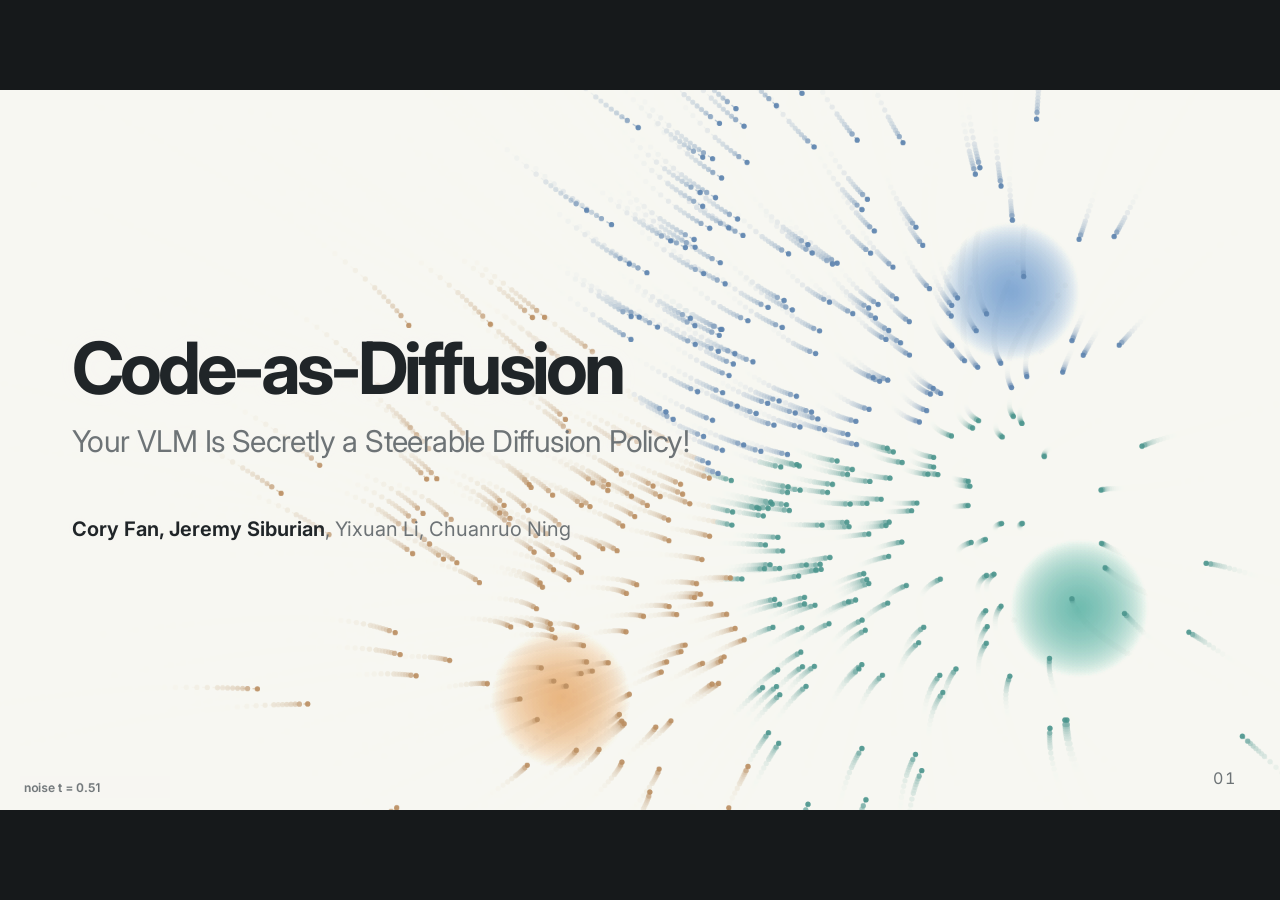
==== talks/code-as-diffusion/index.html @ 65dc520b "Add Code-as-Diffusion talk deck under talks/code-as-diffusion Self-contained HTML slide deck (slides" ====
<!doctype html>
<html lang="en">
<head>
<meta charset="utf-8">
<meta name="viewport" content="width=device-width, initial-scale=1">
<title>Code-as-Diffusion</title>
<link rel="preconnect" href="https://fonts.googleapis.com">
<link rel="preconnect" href="https://fonts.gstatic.com" crossorigin>
<link rel="stylesheet" href="https://fonts.googleapis.com/css2?family=Inter:wght@400;500;600;700;800&family=STIX+Two+Text:ital,wght@0,400;0,500;1,400;1,500&display=swap">
<style>
  /* review-deck look (Dual-Arm Base Review): one light visual world, every colour painted explicitly */
  :root { --ink: #202528; --muted: #6d7376; --bg: #f7f6f2; --line: #d7d6d0; --accent: #355f78; --white: #ffffff;
          --good: #2f7d4f; --bad: #a8432c; --soft: #e9e7e0; --page: #ecebe7; }
  * { box-sizing: border-box; }
  html, body { height: 100%; }
  body { margin: 0; overflow: hidden; background: #16191b; color: var(--ink); font-family: Inter, ui-sans-serif, -apple-system, BlinkMacSystemFont, "Segoe UI", sans-serif; }
  .deck { position: absolute; left: 50%; top: 50%; width: 1280px; height: 720px; transform-origin: center; }
  .slide { position: absolute; inset: 0; width: 1280px; height: 720px; overflow: hidden; background: var(--bg); padding: 40px 72px 46px; }
  .slide:not(.on) { display: none !important; }
  .slide:not(#s-title) { display: flex; flex-direction: column; }
  .slide > h2, .slide > .sub, .slide > .txt, .slide > .progress, .slide > .takeaway { flex: none; }
  .body { flex: 1; min-height: 0; display: flex; flex-direction: column; justify-content: center; gap: 14px; padding: 12px 0 8px; }
  .body > * { margin-top: 0 !important; margin-bottom: 0 !important; }
  .slide.fadein { animation: fadein 320ms ease both; }
  @keyframes fadein { from { opacity: 0 } to { opacity: 1 } }
  h1, h2, h3, p { margin-top: 0; }
  h1 { max-width: 1040px; margin-bottom: 18px; font-size: 72px; line-height: 0.98; letter-spacing: -0.055em; font-weight: 700; }
  h2 { margin-bottom: 10px; font-size: 44px; line-height: 1.04; letter-spacing: -0.045em; font-weight: 700; text-wrap: balance; }
  h3 { font-size: 20px; line-height: 1.15; letter-spacing: -0.02em; margin-bottom: 8px; }
  .part { color: var(--accent); font-size: 14px; font-weight: 750; letter-spacing: 0.1em; text-transform: uppercase; margin-bottom: 8px; }
  /* Google-deck layout: centered title, sub-heading bar, centered text */
  .sec { position: absolute; top: 18px; left: 24px; padding: 4px 11px; border-radius: 999px; background: var(--soft); color: var(--muted); font-size: 12px; font-weight: 650; letter-spacing: .08em; text-transform: uppercase; line-height: 1.4; }
  .slide h2 { text-align: center; margin: 0 0 12px; font-size: 46px; letter-spacing: -0.04em; white-space: normal; }
  .sub { margin: 0 0 10px; padding: 10px 28px; background: var(--soft); border-radius: 12px; text-align: center; font-size: 24px; line-height: 1.3; font-weight: 650; color: #454b4e; letter-spacing: -0.01em; }
  .txt { margin: 2px auto 0; max-width: 1080px; text-align: center; font-size: 22px; line-height: 1.4; color: #5f6568; }
  .txt b { color: var(--ink); } .txt em { font-style: normal; color: var(--accent); font-weight: 650; } .txt .neg { color: var(--bad); font-weight: 650; }
  .vs { display: grid; grid-template-columns: repeat(2, 440px); justify-content: center; gap: 40px; }
  .vs video { width: 440px; height: 330px; object-fit: cover; }
  .sub .neg { color: var(--bad); }
  .sub .sub2 { display: block; margin-top: 4px; font-size: 21px; font-weight: 500; color: var(--muted); }
  .vc { display: grid; grid-template-columns: 34px 1fr; gap: 10px; align-items: start; margin-top: 10px !important; text-align: left !important; }
  .vc .mk { width: 30px; height: 30px; border-radius: 50%; display: grid; place-items: center; color: var(--white); font-size: 17px; font-weight: 800; margin-top: 1px; }
  .vc.good .mk { background: var(--good); } .vc.bad .mk { background: var(--bad); }
  .vc .nm { font-size: 19px !important; } .vc.good .nm { color: var(--good) !important; } .vc.bad .nm { color: var(--bad) !important; }
  .vc .ct { text-align: left !important; font-size: 16px !important; }
  .subtitle { max-width: 1100px; color: var(--muted); font-size: 30px; line-height: 1.3; letter-spacing: -0.02em; }
  .authors { margin-top: 26px; font-size: 20px; color: var(--muted); } .authors b { color: var(--ink); font-weight: 650; }
  .lead { margin: 4px 0 0; font-size: 22px; line-height: 1.35; color: var(--ink); font-weight: 600; max-width: 1100px; }
  .lead em { font-style: normal; color: var(--accent); } .lead .neg { color: var(--bad); }
  .meta { margin: 6px 0 0; color: var(--muted); font-size: 18px; line-height: 1.4; max-width: 1100px; }
  .meta b { color: var(--ink); }
  .slide-number { position: absolute; right: 44px; bottom: 22px; color: var(--muted); font-size: 16px; letter-spacing: 0.08em; font-variant-numeric: tabular-nums; }
  .foot { position: absolute; left: 72px; right: 140px; bottom: 22px; color: var(--muted); font-size: 13px; line-height: 1.35; }
  .foot.warn { color: var(--bad); font-size: 15px; font-weight: 700; bottom: 18px; }
  .takeaway { margin: 0 auto 6px; padding: 0; max-width: 1060px; text-align: center; font-size: 22px; line-height: 1.38; font-weight: 600; color: var(--ink); text-wrap: balance; }
  .takeaway::before { content: ""; display: block; width: 48px; height: 3px; border-radius: 2px; background: var(--accent); margin: 0 auto 10px; }
  .takeaway.c { margin-left: auto; margin-right: auto; }
  figcaption .nm { display: block; color: var(--ink); font-size: 18px; font-weight: 650; }
  figcaption .ct, .ct { display: block; color: var(--muted); font-size: 15px; font-weight: 500; margin-top: 2px; text-align: center; }
  .pcard .ct { margin-top: -4px; }
  ol.refs { margin: 0 auto; padding-left: 1.6em; max-width: 1100px; display: grid; gap: 8px; font-size: 18px; line-height: 1.33; }
  ol.refs li { padding-left: 4px; } ol.refs .rt { color: var(--ink); font-weight: 600; } ol.refs .ra { color: var(--muted); margin-left: 8px; }
  ol.refs .ra::before { content: "— "; }
  /* figures */
  .figs { display: grid; gap: 28px; margin-top: 22px; align-items: end; }
  .figs.two { grid-template-columns: 1fr 1fr; } .figs.three { grid-template-columns: repeat(3, 1fr); }
  .figs figure { margin: 0; min-width: 0; }
  .figs img, .figs video { display: block; width: 100%; height: 300px; object-fit: contain; background: var(--white); border: 1px solid var(--line); border-radius: 8px; }
  .figs img { padding: 8px; }
  .figs video { background: #111; }
  .figs.vids3 { grid-template-columns: 2.246fr 1.778fr; } .figs.vids3 video { height: auto; }
  .figs.vids5 { grid-template-columns: 1.778fr 1.852fr; } .figs.vids5 video { height: auto; }
  .figs.vids10 video { height: auto; aspect-ratio: 16 / 9; }
  .figs figcaption, .vf figcaption { margin-top: 8px; text-align: center; font-size: 18px; color: var(--muted); font-weight: 600; line-height: 1.3; }
  .figs figcaption b, .vf figcaption b { color: var(--ink); }
  .panel2 { display: grid; grid-template-columns: 1fr 1fr; gap: 28px; margin-top: 20px; }
  .pcard { background: var(--white); border: 1px solid var(--line); border-radius: 8px; padding: 16px 18px 14px; display: grid; grid-template-rows: auto 1fr auto; gap: 10px; }
  .pcard h3 { margin: 0; font-size: 17px; letter-spacing: .1em; text-transform: uppercase; color: var(--muted); }
  .pcard img { width: 100%; height: 240px; object-fit: contain; }
  .pcard video { justify-self: center; width: auto; max-width: 100%; height: 200px; display: block; background: #111; border-radius: 6px; }
  .pcard .verdict { font-size: 19px; line-height: 1.3; font-weight: 650; display: flex; align-items: flex-start; gap: 10px; }
  .pcard .verdict .pill { flex: none; min-width: 84px; margin-top: 0; } .pcard .verdict + .verdict { margin-top: -4px; }
  .takeaway .lbl { color: var(--accent); }
  .takeaway.goal { max-width: 1100px; margin: 2px auto 0; padding: 14px 32px; background: #e6eef3; border: 1.5px solid #b7cbd8; border-radius: 12px; font-size: 27px; line-height: 1.3; font-weight: 650; }
  .takeaway.goal.top { margin: 0 auto 6px; }
  .takeaway.goal::before { content: none; } .takeaway.goal b { color: var(--accent); }
  .panel2.rows4 { grid-template-rows: repeat(4, auto); } .panel2.rows4 .pcard { grid-row: span 4; grid-template-rows: subgrid; }
  .pill { display: inline-grid; place-items: center; height: 26px; padding: 0 10px; border-radius: 999px; font-size: 13px; font-weight: 750; letter-spacing: .04em; color: var(--white); }
  .pill.no { background: var(--bad); } .pill.yes { background: var(--good); } .pill.acc { background: var(--accent); }
  /* pipeline */
  .pipe { display: grid; grid-template-columns: 170px 46px 1fr 46px 170px; align-items: center; margin-top: 34px; }
  .pipe .box { height: 92px; border: 1px solid var(--line); border-radius: 12px; background: var(--white); display: grid; place-items: center;
               text-align: center; font-size: 22px; font-weight: 650; line-height: 1.2; cursor: pointer; transition: border-color .15s, background .15s; }
  .pipe .box:hover, .pipe .box.on { border-color: var(--accent); background: #eef3f6; }
  .idea3 { display: grid; grid-template-columns: 1fr 34px 1fr 34px 1fr; align-items: stretch; gap: 6px; } .idea3 .iarrow { align-self: center; }
  .icard { background: var(--white); border: 1px solid var(--line); border-radius: 10px; padding: 14px 16px 12px; display: grid; grid-template-rows: auto 1fr auto; gap: 10px; min-width: 0; }
  .ihead { text-align: center; font-size: 17px; font-weight: 750; letter-spacing: .08em; text-transform: uppercase; color: var(--muted); }
  .icode { margin: 0; height: 176px; display: grid; align-content: center; padding: 12px 14px; background: #1f2a30; color: #e4ebee; border-radius: 8px;
           font: 13.5px/1.6 ui-monospace, "SF Mono", Menlo, Consolas, monospace; white-space: pre; overflow: hidden; }
  .icode .cm { color: #8fa3ad; } .icode .kw { color: #8cc4e6; } .icode .fn { color: #b9dfc4; } .icode .st { color: #e7bd7e; }
  .iflow { display: block; width: 100%; height: 176px; border-radius: 8px; background: #f3f5f6; }
  .isub { text-align: center; font-size: 16px; line-height: 1.3; color: var(--muted); font-weight: 600; }
  .iarrow { text-align: center; color: var(--muted); font-size: 30px; }
  .isteps { display: flex; justify-content: center; align-items: center; gap: 10px; }
  .istep { display: flex; align-items: center; gap: 8px; padding: 6px 15px 6px 7px; border-radius: 999px; border: 1px solid var(--line); background: var(--white);
           color: var(--muted); font-size: 17px; font-weight: 700; transition: background .25s, color .25s, border-color .25s; }
  .istep .n { width: 24px; height: 24px; border-radius: 50%; display: grid; place-items: center; background: var(--soft); font-size: 13px; }
  .istep.done { color: var(--accent); border-color: #b7cbd8; }
  .istep.on { background: var(--accent); border-color: var(--accent); color: var(--white); } .istep.on .n { background: rgba(255,255,255,.22); }
  .iar { color: var(--muted); font-size: 22px; }
  .istory { display: block; width: 100%; aspect-ratio: 1100 / 290; border: 1px solid var(--line); border-radius: 10px; background: var(--white); }
  .s12 { position: relative; width: 1136px; height: 480px; margin: 0 auto; }
  .s12-flow { position: absolute; inset: 0; width: 1136px; height: 480px; overflow: visible; }
  .s12-flow path { fill: none; stroke: #9aa5ab; stroke-width: 2.5; marker-end: url(#s12h); }
  .s12-tag { font: 700 12px Inter, sans-serif; fill: var(--accent); text-anchor: middle; }
  .s12-dot { fill: var(--accent); }
  .s12 figure { position: absolute; margin: 0; }
  .s12 figure img { display: block; width: 100%; border: 1px solid var(--line); border-radius: 8px; background: var(--white); transition: box-shadow .3s, border-color .3s; }
  .s12 figcaption { margin-top: 7px; text-align: center; font-size: 17px; font-weight: 650; color: var(--ink); }
  .s12-obs { left: 0; width: 270px; } .s12-obs img { height: 150px; object-fit: cover; }
  .s12-out { left: 828px; top: 175px; width: 270px; } .s12-out img { height: 270px; object-fit: cover; }
  .s12-step { color: var(--accent); font-weight: 750; }
  .s12-vlm { position: absolute; left: 340px; top: 30px; width: 420px; height: 90px; display: flex; align-items: center; gap: 14px; padding: 0 18px;
             background: var(--white); border: 1px solid var(--line); border-radius: 10px; color: var(--ink); transition: box-shadow .3s, border-color .3s; }
  .s12-vlm img { width: 54px; height: 54px; border-radius: 12px; }
  .s12-vlm b { display: block; font-size: 18px; } .s12-vlm small { display: block; margin-top: 2px; font-size: 13.5px; color: var(--muted); font-weight: 600; }
  .s12-prog { position: absolute; left: 340px; top: 175px; width: 420px; height: 270px; background: #1f2a30; border-radius: 10px; padding: 12px 14px;
              border: 2px solid #1f2a30; transition: border-color .3s, box-shadow .3s; }
  .s12-ph { font-size: 12px; font-weight: 750; letter-spacing: .08em; text-transform: uppercase; color: #8fa3ad; margin-bottom: 8px; }
  .s12-prog pre { margin: 0; font: 11.5px/1.5 ui-monospace, "SF Mono", Menlo, Consolas, monospace; color: #e4ebee; white-space: pre; overflow: hidden; }
  .s12-prog .kw { color: #8cc4e6; } .s12-prog .fn { color: #b9dfc4; } .s12-prog .nu { color: #e7bd7e; }
  .s12 .hit { border-color: var(--accent) !important; box-shadow: 0 0 0 4px #355f7833; }
  .figs.s15 { gap: 24px; align-items: start; }
  .figs.s15 img { height: auto; aspect-ratio: 4 / 3; object-fit: cover; padding: 0; background: var(--white); border: 1px solid var(--line); border-radius: 10px; }
  .figs.s15 figure:nth-child(3) img { object-position: 50% 100%; }
  .figs.s15 figcaption { margin-top: 10px; font-size: 19px; color: var(--ink); }
  .figs.s17 { grid-template-columns: 1.778fr 1.333fr; gap: 28px; }
  .figs.s17 video { height: auto; border-radius: 10px; }
  .s13 { display: grid; grid-template-columns: 1fr 64px 1fr 64px 1fr; align-items: center; }
  .s13-p { margin: 0; opacity: .25; transition: opacity .6s; }
  .s13-p img, .s13-p video { display: block; width: 100%; aspect-ratio: 1.06; object-fit: cover; background: #111; border: 2px solid var(--line); border-radius: 10px; transition: border-color .4s, box-shadow .4s; }
  .s13-p figcaption { margin-top: 10px; text-align: center; font-size: 18px; font-weight: 650; color: var(--muted); transition: color .4s; }
  .s13-p.shown { opacity: 1; } .s13-p.lit img, .s13-p.lit video { border-color: var(--accent); box-shadow: 0 0 0 4px #355f7826; } .s13-p.lit figcaption { color: var(--accent); font-weight: 800; }
  .s13-ar { text-align: center; font-size: 34px; color: #a3adb2; transition: color .4s; } .s13-ar.lit { color: var(--accent); }
  .ov { position: relative; width: 1136px; height: 470px; margin: 0 auto; }
  #s-overview .ov { zoom: 1.1; margin-left: -52px !important; }
  .ov-flow { position: absolute; inset: 0; width: 1136px; height: 470px; overflow: visible; }
  .ov-flow path { fill: none; stroke: #9aa5ab; stroke-width: 2.5; marker-end: url(#ovh); }
  .ov-zone { stroke: none; } .ov-zone.z1 { fill: #eef3f6; } .ov-zone.z2 { fill: #eef4ef; }
  .ov-zl { font: 750 12.5px Inter, sans-serif; letter-spacing: .04em; fill: var(--accent); }
  .ov-tag { font: 700 12px Inter, sans-serif; fill: var(--accent); text-anchor: middle; }
  .ov-ll { font: 650 14px Inter, sans-serif; fill: var(--muted); text-anchor: middle; } .ov-step { fill: var(--accent); font-weight: 800; }
  .ov-dot { fill: var(--accent); }
  .ov figure { position: absolute; margin: 0; }
  .ov-init { top: 5px; width: 130px; } .ov-init img { display: block; width: 130px; height: 80px; object-fit: cover; border: 1px solid var(--line); border-radius: 8px; transition: box-shadow .3s, border-color .3s; }
  .ov-init figcaption { position: absolute; left: -10px; top: 86px; width: 150px; text-align: center; font-size: 13px; font-weight: 650; }
  .ov-vlm { position: absolute; top: 21px; width: 292px; height: 48px; display: flex; align-items: center; gap: 10px; padding: 0 12px; background: var(--white);
            border: 1px solid var(--line); border-radius: 10px; transition: box-shadow .3s, border-color .3s; }
  .ov-vlm img { width: 32px; height: 32px; border-radius: 8px; } .ov-vlm b { display: block; font-size: 15px; } .ov-vlm small { display: block; font-size: 12px; color: var(--muted); font-weight: 600; }
  .ov-c { top: 186px; width: 180px; }
  .ov-m { width: 180px; height: 150px; border-radius: 8px; overflow: hidden; border: 2px solid var(--line); background: #111; transition: box-shadow .3s, border-color .3s; }
  .ov-m img, .ov-m video { display: block; width: 100%; height: 100%; object-fit: cover; }
  .ov-c figcaption { margin: 7px -14px 0; text-align: center; font-size: 14px; font-weight: 650; color: var(--ink); white-space: nowrap; }
  .ov-code { height: 100%; background: #1f2a30; display: grid; align-content: center; padding: 0 14px; }
  .ov-code pre { margin: 0; font: 12px/1.45 ui-monospace, "SF Mono", Menlo, Consolas, monospace; color: #e4ebee; } .ov-code .fn { color: #b9dfc4; }
  .ov .hit { border-color: var(--accent) !important; box-shadow: 0 0 0 4px #355f7833; }
  .s15n { display: grid; grid-template-columns: repeat(2, 450px); justify-content: center; gap: 36px; }
  .s15n figure { margin: 0; } .s15n figcaption { height: 26px; line-height: 26px; margin-bottom: 8px; text-align: center; font-size: 19px; font-weight: 750; color: var(--ink); }
  .s15n video { display: block; width: 450px; aspect-ratio: 640 / 500; border: 1px solid var(--line); border-radius: 10px; background: #f4f4f4; }
  .s15n-meta { text-align: center; font-size: 14px; color: var(--muted); }
  .pdone { display: grid; grid-template-columns: repeat(3, 1fr); gap: 22px; }
  .pd { margin: 0; background: var(--white); border: 1px solid var(--line); border-radius: 12px; padding: 14px 14px 14px; display: grid; gap: 12px; }
  .pd-h { display: grid; grid-template-columns: 34px 1fr; gap: 12px; align-items: center; min-height: 66px; }
  .pd-h .mk { width: 32px; height: 32px; border-radius: 50%; display: grid; place-items: center; background: var(--good); color: var(--white); font-weight: 800; font-size: 16px; }
  .pd-h b { display: block; font-size: 21px; letter-spacing: -0.02em; } .pd-h span:not(.mk) { display: block; font-size: 16px; color: var(--muted); font-weight: 600; margin-top: 1px; }
  .pd video { display: block; width: 100%; aspect-ratio: 3 / 2; object-fit: cover; border-radius: 8px; background: #f4f4f4; border: 1px solid var(--line); }
  .pd:first-child video { object-position: 50% 100%; }
  .tk { display: grid; gap: 10px; }
  .tk-row { display: grid; grid-template-columns: 150px repeat(4, 1fr); gap: 10px; align-items: center; background: var(--white); border: 1px solid var(--line); border-radius: 12px; padding: 8px 10px; }
  .tk-h { display: grid; gap: 6px; justify-items: start; } .tk-h b { font-size: 19px; letter-spacing: -0.02em; line-height: 1.1; }
  .tk-h span { padding: 2px 10px; border-radius: 999px; background: #e6eef3; color: var(--accent); font-size: 13px; font-weight: 750; }
  .tk-row video, .tk-row img { display: block; width: 100%; aspect-ratio: 16 / 9; object-fit: cover; border-radius: 7px; background: #111; }
  .bens { display: grid; grid-template-columns: repeat(3, 1fr); gap: 22px; }
  .ben { margin: 0; background: var(--white); border: 1px solid var(--line); border-radius: 12px; padding: 14px; display: grid; grid-template-rows: auto 1fr; gap: 12px; }
  .ben-h { display: grid; grid-template-columns: 34px 1fr; gap: 12px; align-items: start; min-height: 86px; }
  .bmk { width: 30px; height: 30px; margin-top: 2px; border: 2.5px solid #a3adb2; border-radius: 8px; display: grid; place-items: center; }
  .bmk.done { border: 0; border-radius: 50%; background: var(--good); color: var(--white); font-weight: 800; font-size: 17px; line-height: 1; }
  .ben-h b { display: block; font-size: 20px; letter-spacing: -0.02em; line-height: 1.2; } .ben-h div > span { display: block; margin-top: 4px; font-size: 15px; color: var(--muted); line-height: 1.35; }
  .ben video { display: block; width: 100%; aspect-ratio: 4 / 3; object-fit: cover; border-radius: 8px; background: #111; align-self: end; }
  .slide h2.thanks { font-size: 56px; margin-top: 18px; }
  .agenda { display: grid; grid-template-columns: 1fr 22px 1fr 22px 1fr 22px 1fr 22px 1fr 22px 1fr; align-items: stretch; }
  .ag { background: var(--white); border: 1px solid var(--line); border-radius: 12px; padding: 18px 14px 16px; display: grid; align-content: start; gap: 8px; }
  .ag-n { color: var(--accent); font-size: 15px; font-weight: 800; letter-spacing: .08em; }
  .ag b { font-size: 21px; letter-spacing: -0.02em; } .ag-d { font-size: 15px; line-height: 1.35; color: var(--muted); }
  .ag-ar { align-self: center; text-align: center; color: #a3adb2; font-size: 22px; }
  .teaser-cv { position: absolute; inset: 0; width: 1280px; height: 720px; z-index: 0; }
  #s-title { cursor: crosshair; } #s-title h1, #s-title .subtitle, #s-title .authors { position: relative; z-index: 1; }
  #s-title h1, #s-title .subtitle, #s-title .authors { text-shadow: 0 0 6px #f7f6f2, 0 0 14px #f7f6f2, 0 0 22px #f7f6f2; }
  .gmm3 { display: block; width: 100%; aspect-ratio: 1136 / 340; }
  .gmm4 { display: block; width: 100%; aspect-ratio: 1136 / 330; }
  .gstage { display: grid; grid-template-columns: 1fr 390px; gap: 14px; align-items: stretch; }
  .gmmflow { display: block; width: 100%; aspect-ratio: 720 / 290; border: 1px solid var(--line); border-radius: 10px; background: var(--white); }
  .geq { border: 1px solid var(--line); border-radius: 10px; background: var(--white); padding: 12px 14px; display: grid; align-content: center; gap: 4px; }
  .eqh { font-size: 13px; font-weight: 750; letter-spacing: .08em; text-transform: uppercase; color: var(--muted); margin-bottom: 2px; }
  .eqr { padding: 6px 10px; border-radius: 8px; border: 1px solid transparent; transition: background .25s, border-color .25s, opacity .25s; opacity: .55; }
  .eqr.on { background: #e6eef3; border-color: #b7cbd8; opacity: 1; }
  .eql { display: block; font-size: 12.5px; font-weight: 700; color: var(--accent); }
  .eqm { display: block; font: 19px/1.35 "STIX Two Text", "Cambria Math", "Times New Roman", serif; color: var(--ink); white-space: nowrap; }
  .eqm sub, .eqm sup { font-size: 68%; } .eqm i { font-style: italic; }
  .frac { display: inline-flex; flex-direction: column; vertical-align: middle; text-align: center; font-size: 92%; line-height: 1.15; }
  .frac > span:first-child { border-bottom: 1.4px solid currentColor; padding: 0 3px 1px; }
  .eqn { font-size: 12.5px; color: var(--muted); padding: 0 10px; }
  .pipe.static .box { cursor: default; } .pipe.static .box:hover { border-color: var(--line); background: var(--white); }
  .pipe .arrow { text-align: center; color: var(--muted); font-size: 26px; }
  .adp { border: 2px solid var(--accent); border-radius: 16px; padding: 30px 18px 18px; position: relative; display: grid; grid-template-columns: 1fr 36px 1fr 36px 1fr; align-items: center; }
  .adp .lab { position: absolute; top: -13px; left: 18px; background: var(--bg); padding: 0 8px; color: var(--accent); font-size: 14px; font-weight: 750; letter-spacing: .08em; text-transform: uppercase; }
  .pipe-note { margin: 22px 0 0; min-height: 90px; padding: 14px 20px; background: var(--white); border: 1px solid var(--line); border-radius: 8px; font-size: 21px; line-height: 1.4; }
  .pipe-note b { color: var(--accent); }
  .hint { color: var(--muted); font-size: 16px; margin: 8px 0 0; text-align: center; }
  /* lists of claims / properties */
  .claims { display: grid; gap: 18px; margin: 30px auto 0; max-width: 1080px; }
  .claim { display: grid; grid-template-columns: 52px 1fr; gap: 16px; align-items: start; padding: 16px 0; border-top: 1px solid var(--line); }
  .claim .n { font-size: 15px; color: var(--accent); font-weight: 750; letter-spacing: .08em; padding-top: 5px; }
  .claim b { display: block; font-size: 29px; letter-spacing: -0.02em; margin-bottom: 4px; }
  .claim span { color: var(--muted); font-size: 22px; line-height: 1.36; }
  /* challenge checklist */
  .checks { display: grid; gap: 14px; margin: 22px auto 0; max-width: 1080px; }
  .check { display: grid; grid-template-columns: 44px 1fr auto; gap: 18px; align-items: center; padding: 16px 18px; border: 1px solid var(--line); border-radius: 10px;
           background: var(--white); text-align: left; font: inherit; color: inherit; cursor: default; transition: border-color .15s; }
  button.check { cursor: pointer; }
  button.check:hover { border-color: var(--accent); }
  .check .mk { width: 34px; height: 34px; border-radius: 50%; border: 2px solid var(--line); display: grid; place-items: center; font-weight: 800; font-size: 17px; color: var(--white); }
  .check.done .mk { background: var(--good); border-color: var(--good); }
  .check.now { border-color: var(--accent); box-shadow: inset 4px 0 0 var(--accent); }
  .check.now .mk { border-color: var(--accent); }
  .checks.focus .check:not(.now) { opacity: .32; }
  .check b { display: block; font-size: 26px; letter-spacing: -0.02em; margin-bottom: 3px; }
  .check span { color: var(--muted); font-size: 20px; line-height: 1.33; } .check span strong { color: var(--ink); font-weight: 650; }
  .check .go { color: var(--accent); font-size: 16px; font-weight: 700; white-space: nowrap; }
  .progress { display: flex; gap: 6px; justify-content: center; margin-top: 4px; }
  .progress i { width: 34px; height: 6px; border-radius: 3px; background: var(--line); } .progress i.on { background: var(--good); }
  /* method steps */
  .steps { display: grid; grid-template-columns: 220px 60px 1fr 60px 250px; gap: 0; align-items: center; margin-top: 20px; }
  .steps .col { display: grid; gap: 12px; }
  .steps figure { margin: 0; } .steps img { width: 100%; display: block; border-radius: 6px; border: 1px solid var(--line); background: var(--white); }
  .steps figcaption { text-align: center; font-size: 15px; color: var(--muted); font-weight: 600; margin-top: 4px; }
  .steps .ar { text-align: center; font-size: 30px; color: var(--muted); }
  .vlm { display: grid; grid-template-columns: 96px 1fr; gap: 14px; align-items: center; }
  .vlm img { width: 84px; height: 84px; object-fit: contain; border: 0; background: transparent; }
  .code { max-height: 300px; object-fit: contain; }
  .arrowrow { display: grid; grid-template-columns: 1fr 56px 1fr 56px 1fr; align-items: center; margin-top: 26px; }
  .arrowrow figure { margin: 0; } .arrowrow img { width: 100%; height: 290px; object-fit: contain; background: var(--white); border: 1px solid var(--line); border-radius: 6px; display: block; }
  .arrowrow figcaption { text-align: center; font-size: 16px; color: var(--muted); font-weight: 600; margin-top: 8px; }
  .arrowrow .ar { text-align: center; color: var(--muted); font-size: 32px; }
  /* videos */
  .vrow { display: grid; gap: 22px; margin-top: 18px; }
  .vgrid4 { display: grid; grid-template-columns: repeat(2, 336px); justify-content: center; gap: 12px 32px; }
  .vgrid4 .vf video { aspect-ratio: 16 / 9; object-fit: contain; }
  .vgrid4 figcaption { margin-top: 6px; display: flex; flex-wrap: wrap; justify-content: center; align-items: center; gap: 2px 8px; }
  .vgrid4 figcaption .ct { margin-top: 0; flex-basis: 100%; }
  .vgrid4 .rep { padding: 2px 10px; border-radius: 999px; background: #e6eef3; color: var(--accent); font-size: 14px; font-weight: 700; line-height: 1.4; }
  .vrow.two { grid-template-columns: 1fr 1fr; } .vrow.three { grid-template-columns: repeat(3, 1fr); } .vrow.one { grid-template-columns: 1fr; }
  .vf { margin: 0; min-width: 0; }
  .vf video { display: block; width: 100%; background: #111; border: 1px solid var(--line); border-radius: 6px; }
  .vrow.two .vf video, .vrow.two .ph { aspect-ratio: 4 / 3; object-fit: contain; }
  .vrow.wide .vf video, .vrow.wide .ph { aspect-ratio: 1280 / 528; object-fit: contain; }
  .vrow.pano .vf video { aspect-ratio: 2560 / 800; object-fit: contain; }
  .ph { position: relative; width: 100%; border: 1px dashed #b9b7ae; border-radius: 6px; background: var(--soft) center / cover no-repeat; display: grid; place-items: center; overflow: hidden; }
  .ph::before { content: ""; position: absolute; inset: 0; background: rgba(247, 246, 242, .72); }
  .ph span { position: relative; max-width: 80%; text-align: center; color: var(--muted); font-size: 15px; font-weight: 650; line-height: 1.35; }
  .ph.slim { height: 92px; }
  .vrow.wide { grid-template-columns: repeat(2, 470px) !important; justify-content: center; gap: 10px 26px; }
  .vrow.wide figcaption { margin-top: 4px; font-size: 14px; }
  .legendcard { width: 470px; aspect-ratio: 1280 / 528; border: 1px solid var(--line); border-radius: 6px; background: var(--white); padding: 14px 18px;
                display: grid; align-content: center; gap: 6px; font-size: 15px; color: var(--muted); }
  .legendcard { grid-template-columns: 1fr 1fr; column-gap: 14px; } .legendcard b, .legendcard .ln { grid-column: 1 / -1; }
  .legendcard .ln { margin-top: 4px; font-size: 15px; }
  .legendcard b { color: var(--ink); } .legendcard i { display: inline-block; width: 18px; height: 4px; border-radius: 2px; margin-right: 8px; vertical-align: 3px; }
  .vtools { position: absolute; bottom: 18px; left: 50%; transform: translateX(-50%); display: flex; align-items: center; gap: 10px; }
  .vtools b { color: var(--muted); font-size: 12px; letter-spacing: .08em; text-transform: uppercase; }
  .speed { display: flex; gap: 4px; }
  .speed button, .vtools .play { height: 28px; padding: 0 10px; border: 1px solid var(--line); border-radius: 999px; background: var(--white); color: var(--muted);
                                  font: inherit; font-size: 12.5px; font-weight: 680; cursor: pointer; }
  .speed button.active { background: var(--accent); border-color: var(--accent); color: var(--white); }
  .vtools .play { border-color: var(--accent); background: var(--accent); color: var(--white); }
  /* charts */
  .chart { margin-top: 10px; display: grid; place-items: center; }
  .chart img { max-width: 100%; max-height: 520px; display: block; background: var(--white); border: 1px solid var(--line); border-radius: 6px; }
  .chart.small img { max-height: 390px; }
  .chart.quant img { max-height: 540px; border: 0; background: transparent; border-radius: 10px; }
  .chart { margin-left: 0; margin-right: 0; } .chart figcaption.ct { margin-top: 10px; font-size: 17px; }
  /* empty slides */
  .todo { margin: 30px auto 0; padding: 22px 26px; border: 1px dashed #b9b7ae; border-radius: 10px; color: var(--muted); font-size: 22px; line-height: 1.45; max-width: 1080px; }
  .todo b { color: var(--ink); }
  ul.plain { margin: 16px auto 0; padding-left: 1.2em; display: grid; gap: 12px; font-size: 24px; line-height: 1.36; max-width: 1080px; }
  ul.plain ul { margin-top: 8px; display: grid; gap: 6px; font-size: 21px; color: var(--muted); }
  .appx { color: var(--muted); }
  #hud { position: fixed; right: 16px; bottom: 14px; z-index: 20; display: flex; gap: 8px; align-items: center; opacity: 0; transition: opacity .3s; }
  body.active #hud, #hud:focus-within { opacity: .92; }
  #hud button { height: 34px; min-width: 38px; padding: 0 12px; border: 1px solid #56646a; border-radius: 6px; background: #1d2326e6; color: #f2f4f1; font: inherit; font-size: 14px; cursor: pointer; }
  #hud .count { color: #f2f4f1; background: #1d2326e6; border: 1px solid #56646a; border-radius: 6px; padding: 7px 12px; font-size: 14px; font-variant-numeric: tabular-nums; }
  button:focus-visible { outline: 2px solid var(--accent); outline-offset: 2px; }
  /* scroll view: every slide stacked on one page */
  body.scroll { overflow-y: auto; height: auto; }
  body.scroll .deck { position: relative; left: auto; top: auto; height: auto; margin: 24px auto 72px; transform: none !important; display: grid; gap: 24px; }
  body.scroll .slide { position: relative; inset: auto; box-shadow: 0 10px 30px rgba(0, 0, 0, .35); border-radius: 6px; }
  body.scroll .slide:not(.on) { display: flex !important; } body.scroll #s-title { display: grid !important; }
  body.scroll .slide.fadein { animation: none; }
  body.scroll #hud { opacity: .92; }
  @media (prefers-reduced-motion: reduce) { .slide.fadein { animation: none; } .check, .pipe .box, #hud, .istep, .eqr, .s13-p, .s13-ar { transition: none; } }

  .outline { display: grid; gap: 10px; max-width: 1000px; margin: 0 auto; width: 100%; }
  .orow { display: grid; grid-template-columns: 64px 260px 1fr; align-items: baseline; gap: 18px; padding: 14px 20px; border: 1px solid var(--line); border-radius: 10px;
          background: var(--white); text-align: left; font: inherit; color: inherit; cursor: pointer; transition: border-color .15s; }
  .orow:hover { border-color: var(--accent); }
  .orow .onum { color: var(--accent); font-size: 20px; font-weight: 800; letter-spacing: .06em; }
  .orow b { font-size: 26px; letter-spacing: -0.02em; } .orow .od { color: var(--muted); font-size: 20px; }
  .speed button, .vtools .play { font-size: 14px !important; height: 30px !important; } .vtools b { font-size: 13px !important; }
  .ph span { font-size: 17px !important; } .legendcard { font-size: 17px !important; }
  .vrow.wide { grid-template-columns: repeat(2, 430px) !important; }
  .vrow.pano .vf video { max-width: 1000px; margin: 0 auto; }
  .vrow.pano.w2 { margin-top: 10px; } .vrow.pano.w2 .vf video, .vrow.pano.w2 .slotbox { max-width: 600px; margin: 0 auto; }
  .slotbox { position: relative; } .slotbox video { background: var(--soft) !important; border-style: dashed !important; }
  .slot-label { position: absolute; inset: 0; display: grid; place-items: center; color: var(--muted); font-size: 17px; font-weight: 700; pointer-events: none;
                background: rgba(247, 246, 242, .72); border-radius: 6px; }
  .slotbox.ready .slot-label { display: none; } .slotbox.ready video { background: #111 !important; border-style: solid !important; }
</style>
</head>
<body>
<main class="deck">

<!-- 1 -->
<section class="slide" id="s-title" style="display:grid;align-content:center">
  <h1>Code-as-Diffusion</h1>
  <p class="subtitle">Your VLM Is Secretly a Steerable Diffusion Policy!</p>
  <p class="authors"><b>Cory Fan, Jeremy Siburian</b>, Yixuan Li, Chuanruo Ning</p>
  <canvas class="teaser-cv" role="img" aria-label="Interactive diffusion: noise particles flow into three action modes; moving the cursor steers them toward the nearest mode"></canvas>
  <div class="slide-number"></div>
</section>

<template id="t-overview-talk"><!-- hidden for now -->
<section class="slide" id="s-overview-talk">
  <h2>Overview</h2>
  <p class="takeaway goal top"><span aria-hidden="true">🚀</span> Our base maintains <b>VLM priors</b> while enabling <b>few&#8209;shot steering</b> across diverse tasks and embodiments</p>
  <div class="body">
    <div class="agenda">
      <div class="ag"><span class="ag-n">01</span><b>Motivation</b><span class="ag-d">Pre-trained VLMs for robotic control</span></div>
      <span class="ag-ar" aria-hidden="true">→</span>
      <div class="ag"><span class="ag-n">02</span><b>Background</b><span class="ag-d">VLM-based control, policy steering, and the research goal</span></div>
      <span class="ag-ar" aria-hidden="true">→</span>
      <div class="ag"><span class="ag-n">03</span><b>Approach</b><span class="ag-d">Code-as-Diffusion: VLM code becomes an analytical diffusion policy</span></div>
      <span class="ag-ar" aria-hidden="true">→</span>
      <div class="ag"><span class="ag-n">04</span><b>Properties</b><span class="ag-d">Deterministic ODE, multimodality, strong priors</span></div>
      <span class="ag-ar" aria-hidden="true">→</span>
      <div class="ag"><span class="ag-n">05</span><b>Results</b><span class="ag-d">Tasks, quantitative results, and rollouts</span></div>
      <span class="ag-ar" aria-hidden="true">→</span>
      <div class="ag"><span class="ag-n">06</span><b>Summary</b><span class="ag-d">Summary and next steps</span></div>
    </div>
  </div>
  <div class="slide-number"></div>
</section>
</template>

<template id="t-outline"><!-- outline slide, hidden for now -->
<section class="slide" id="s-outline">
  <h2>Outline</h2>
  <div class="body">
    <div class="outline">
      <button type="button" class="orow" data-go="s-motivation"><span class="onum">01</span><b>Motivation</b><span class="od">Pre-trained VLMs for robotic control</span></button>
      <button type="button" class="orow" data-go="s-rw-vlm"><span class="onum">02</span><b>Background</b><span class="od">VLM-based control, policy steering, and the research goal</span></button>
      <button type="button" class="orow" data-go="s-insight"><span class="onum">03</span><b>Approach</b><span class="od">Training-free diffusion and Code-as-Diffusion</span></button>
      <button type="button" class="orow" data-go="s-ch0"><span class="onum">04</span><b>Properties</b><span class="od">Deterministic ODE, multimodality, strong priors</span></button>
      <button type="button" class="orow" data-go="s-results"><span class="onum">05</span><b>Results</b><span class="od">Square and Weight with PPS; RoboDojo base only</span></button>
      <button type="button" class="orow" data-go="s-open"><span class="onum">06</span><b>Discussion</b><span class="od">Open questions and next steps</span></button>
    </div>
  </div>
  <div class="slide-number"></div>
</section>
</template>

<!-- 2 -->
<section class="slide" id="s-motivation">
  <div class="sec">01 · Motivation</div>
  <h2>Motivation</h2>
  <p class="sub">How can we leverage pre-trained VLMs for robotic control?</p>
  <p class="txt">VLMs are getting <b>better and better</b>!<br>But how to best maximize them for <b><u>robotic control</u></b>? 🤔🤖</p>
  <div class="body">
    <div class="figs two vids3">
      <figure><video src="vid/s03_code_as_policies_tasks.mp4" poster="img/s03_cap_poster.jpg" muted loop playsinline preload="none" controls aria-label="Code as Policies: real-robot tasks, each with its language instruction"></video><figcaption><span class="nm">Code as Policies</span><span class="ct">Liang et al., ICRA 2023</span></figcaption></figure>
      <figure><video src="vid/s03_aspire_table_bussing.mp4" poster="img/s03_aspire_poster.jpg" muted loop playsinline preload="none" controls aria-label="ASPIRE: a two-arm robot buses a table using skills learned in simulation"></video><figcaption><span class="nm">ASPIRE</span><span class="ct">2026</span></figcaption></figure>
    </div>
  </div>
  <div class="slide-number"></div>

</section>

<!-- 3 -->
<section class="slide" id="s-rw-vlm">
  <div class="sec">02 · Background</div>
  <h2>VLM-Based Robotic Control</h2>
  <p class="sub">VLMs offer broad priors and promising zero-shot manipulation</p>
  <div class="body">
    <div class="vgrid4">
      <figure class="vf"><video src="vid/s03_voxposer.mp4" poster="img/s03_voxposer_poster.jpg" muted loop playsinline preload="none" controls aria-label="VoxPoser demonstration"></video><figcaption><span class="nm">VoxPoser</span><span class="rep">3D value maps</span><span class="ct">Huang et al., CoRL 2023</span></figcaption></figure>
      <figure class="vf"><video src="vid/s03_moka_teaser.mp4" poster="img/s03_moka_poster.jpg" muted loop playsinline preload="none" controls aria-label="MOKA: keypoint marks on the image guide a table-cleaning task, then a grid of other tasks"></video><figcaption><span class="nm">MOKA</span><span class="rep">Keypoint affordances</span><span class="ct">Liu et al., RSS 2024</span></figcaption></figure>
      <figure class="vf"><video src="vid/s03_rekep.mp4" poster="img/image4.jpg" muted loop playsinline preload="none" controls aria-label="ReKep demonstration"></video><figcaption><span class="nm">ReKep</span><span class="rep">Keypoint constraints</span><span class="ct">Huang et al., CoRL 2024</span></figcaption></figure>
      <figure class="vf"><video src="vid/s03_capx_red_objects.mp4" poster="img/s03_capx_poster.jpg" muted loop playsinline preload="none" controls aria-label="CaP-X: a two-arm robot puts all red objects into a bowl, zero-shot"></video><figcaption><span class="nm">CaP-X</span><span class="rep">Code</span><span class="ct">ICML 2026</span></figcaption></figure>
    </div>
  </div>
  <div class="slide-number"></div>

</section>

<!-- 4 -->
<section class="slide" id="s-rw-gap">
  <div class="sec">02 · Background</div>
  <h2>VLM-Based Robotic Control</h2>
  <p class="sub">VLMs offer broad priors and promising zero-shot manipulation,<br><span class="neg">but lack a natural interface for fine-grained task specialization</span></p>
  <div class="body">
    <div class="vs">
      <figure class="vf"><video src="vid/s05_general_pickup_layout13_success.mp4" poster="img/s05_pickup_poster.jpg" muted loop playsinline preload="none" controls aria-label="Code-as-Diffusion picks up the named spatula among many objects"></video>
        <figcaption class="vc good"><span class="mk">✓</span><span><span class="nm">Good at reasoning and broad priors</span></span></figcaption></figure>
      <figure class="vf"><video src="vid/s05_insert_tubes_layout5_failure.mp4" poster="img/s05_tubes_poster.jpg" muted loop playsinline preload="none" controls aria-label="Code-as-Diffusion holds a tube above the rack; it never goes into the hole"></video>
        <figcaption class="vc bad"><span class="mk">✗</span><span><span class="nm">Fails at fine-grained dexterity and specialization</span></span></figcaption></figure>
    </div>
  </div>
  <div class="slide-number"></div>
</section>

<!-- 5 -->
<section class="slide" id="s-rw-steer">
  <div class="sec">02 · Background</div>
  <h2>Policy Steering</h2>
  <p class="sub">Few-shot specialization without modifying the base policy,<br><span class="neg">but it assumes a trained diffusion or flow-matching policy</span></p>
  <div class="body">
    <div class="figs two vids5">
      <figure><video src="vid/s05_dsrl_pi0_toaster.mp4" poster="img/s05_dsrl_poster.jpg" muted loop playsinline preload="none" controls aria-label="DSRL: nine rollouts of pi0 with the learned noise policy putting bread in a toaster"></video><figcaption><span class="nm">DSRL: Diffusion Steering via Reinforcement Learning</span><span class="ct">Wagenmaker et al., 2025</span></figcaption></figure>
      <figure><video src="vid/s05_pps_jeans.mp4" poster="img/s05_pps_poster.jpg" muted loop playsinline preload="none" controls aria-label="PPS: a robot arm folds a pair of jeans"></video><figcaption><span class="nm">PPS: Proxy Policy Steering</span><span class="ct">2025</span></figcaption></figure>
    </div>
  </div>
  <div class="slide-number"></div>

</section>

<!-- 6 -->
<section class="slide" id="s-goal">
  <div class="sec">02 · Background</div>
  <h2>Research Goal</h2>
  <p class="sub">How can we connect these two paradigms?</p>
  <div class="body">
    <div class="panel2 rows4">
      <div class="pcard"><h3>VLM-based robotic control</h3><video src="vid/s06_cap_whiteboard_hexagon.mp4" poster="img/s06_cap_poster.jpg" muted loop playsinline preload="none" controls aria-label="Code as Policies: a robot draws a hexagon on a whiteboard"></video><div class="verdict"><span class="pill yes">Strength</span>Broad priors, zero-shot</div><div class="verdict"><span class="pill no">Gap</span>Cannot specialize: not a diffusion policy</div></div>
      <div class="pcard"><h3>Policy steering</h3><video src="vid/s06_pps_flower.mp4" poster="img/s06_pps_poster.jpg" muted loop playsinline preload="none" controls aria-label="Proxy Policy Steering: a robot puts a flower into a vase"></video><div class="verdict"><span class="pill yes">Strength</span>Can specialize, few-shot</div><div class="verdict"><span class="pill no">Gap</span>Needs a diffusion policy, often from large-scale training</div></div>
    </div>
  </div>
  <p class="takeaway goal"><span class="lbl">Goal:</span> can we turn VLM-based control into a <b>steerable diffusion process</b>, without large-scale training?</p>
  <div class="slide-number"></div>

</section>

<!-- 7 -->
<section class="slide" id="s-insight">
  <div class="sec">03 · Approach</div>
  <h2>Key Insight: Training-Free Diffusion</h2>
  <p class="sub">Training-free diffusion enables analytical diffusion without training a denoiser,<br><span class="neg">but existing methods typically rely on predefined dynamics, costs, or constraints</span></p>
  <div class="body">
    <div class="figs two" style="grid-template-columns:0.9fr 1.1fr">
      <figure><img src="img/image2.png" alt="Model-Based Diffusion: forward and backward process with a model-based score" style="height:280px"><figcaption><span class="nm">Model-Based Diffusion</span><span class="ct">Pan et al., NeurIPS 2024</span></figcaption></figure>
      <figure><video src="vid/s07_dialmpc.mp4" poster="img/image3.jpg" muted loop playsinline preload="none" controls aria-label="DIAL-MPC" style="height:280px"></video><figcaption><span class="nm">DIAL-MPC</span><span class="ct">Xue et al., ICRA 2025</span></figcaption></figure>
    </div>
  </div>
  <p class="takeaway goal"><span aria-hidden="true">🤔</span> What if we instead build the action distribution directly from <b>prompting a VLM</b>?</p>
  <div class="slide-number"></div>

</section>

<!-- 8 -->
<section class="slide" id="s-idea">
  <div class="sec">03 · Approach</div>
  <h2>Our Idea: Code-as-Diffusion</h2>
  <p class="takeaway goal top"><span class="lbl">Key Idea:</span> Formalize VLM-generated code into an <b>analytical diffusion policy</b></p>
  <template id="t-idea-sub"><p class="sub">Bridging zero-shot control and few-shot specialization</p></template>
  <div class="body">
    <div class="isteps" aria-hidden="true">
      <div class="istep"><span class="n">1</span>VLM writes code</div><span class="iar">→</span>
      <div class="istep"><span class="n">2</span>Analytical diffusion policy</div><span class="iar">→</span>
      <div class="istep"><span class="n">3</span>Steerable actions</div>
    </div>
    <canvas class="istory" role="img" aria-label="A VLM writes code that proposes left and right grasps of a mug handle; noisy gripper paths denoise into these two path families; steering then sends every path to the left family"></canvas>
  </div>
  <template id="t-idea-cards"><!-- three-card version, hidden -->
    <div class="idea3">
      <div class="icard">
        <div class="ihead">VLM</div>
        <pre class="icode"><code><span class="cm"># "Put the mug on the rack"</span>
handle = <span class="fn">find</span>(<span class="st">"mug handle"</span>)
<span class="kw">for</span> side <span class="kw">in</span> [<span class="st">"left"</span>, <span class="st">"right"</span>]:
  <span class="fn">propose</span>(<span class="fn">grasp</span>(handle, side))</code></pre>
        <div class="isub">Writes code that proposes motions</div>
      </div>
      <div class="iarrow" aria-hidden="true">→</div>
      <div class="icard">
        <div class="ihead">Analytical diffusion policy</div>
        <canvas class="iflow" data-mode="base" role="img" aria-label="Noise samples flow into two action modes"></canvas>
        <div class="isub">Noise to actions, no training</div>
      </div>
      <div class="iarrow" aria-hidden="true">→</div>
      <div class="icard">
        <div class="ihead">Steerable actions</div>
        <canvas class="iflow" data-mode="steer" role="img" aria-label="Steering moves most samples to one action mode"></canvas>
        <div class="isub">Few-shot, e.g. with PPS or DSRL</div>
      </div>
    </div>
  </template>
  <template id="t-idea-pipe"><!-- previous pipeline, hidden -->
  <div class="body">
    <div class="pipe static">
      <div class="box" data-k="vlm">VLM</div><div class="arrow">→</div>
      <div class="adp"><span class="lab">Analytical diffusion policy</span>
        <div class="box" data-k="prop">Motion<br>proposals</div><div class="arrow">→</div>
        <div class="box" data-k="gmm">Gaussian<br>mixture</div><div class="arrow">→</div>
        <div class="box" data-k="flow">Flow<br>sampling</div>
      </div><div class="arrow">→</div>
      <div class="box" data-k="act">Robot<br>actions</div>
    </div>
  </div>
  </template>
  <div class="slide-number"></div>

</section>

<!-- 9 -->


<!-- 10 -->
<!-- 11 -->
<section class="slide" id="s-obs1">
  <div class="sec">03 · Approach</div>
  <h2>Our Idea: Code-as-Diffusion</h2>
  <p class="sub">Observation 1: Agent Code Is Good at Manipulation</p>
  <div class="body">
    <div class="figs two vids10">
      <figure><video src="vid/s10_capx_stack_everything.mp4" poster="img/s10_capx_poster.jpg" muted loop playsinline preload="none" controls aria-label="CaP-X: a two-arm robot stacks all objects as high as it can, zero-shot"></video><figcaption><span class="nm">CaP-X</span><span class="ct">ICML 2026</span></figcaption></figure>
      <figure><video src="vid/s10_aspire_unscrew_cap.mp4" poster="img/s10_aspire_poster.jpg" muted loop playsinline preload="none" controls aria-label="ASPIRE: a two-arm robot unscrews a bottle cap; the agent's code calls show on screen"></video><figcaption><span class="nm">ASPIRE</span><span class="ct">2026</span></figcaption></figure>
    </div>
    <template id="t-obs1-img"><div class="figs" style="grid-template-columns:1fr;justify-items:center"><figure style="width:600px"><img src="img/image5.jpg" alt="Code-as-Policies policy code" style="height:330px"><figcaption><span class="nm">Figure: Code as Policies</span><span class="ct">Liang et al., ICRA 2023</span></figcaption></figure></div></template>
  </div>
  <p class="takeaway goal"><span aria-hidden="true">📝</span> <span class="lbl">Takeaway:</span> We can leverage <b>agent-generated code</b> to directly produce <b>robot action chunks</b>.</p>
  <div class="slide-number"></div>

</section>

<!-- 12 -->
<section class="slide" id="s-obs2">
  <div class="sec">03 · Approach</div>
  <h2>Our Idea: Code-as-Diffusion</h2>
  <p class="sub">Observation 2: GMMs Have Closed-Form Diffusion Scores</p>
  <div class="body">
    <canvas class="gmm4" role="img" aria-label="Four panels: a Gaussian mixture; its three components decomposed; each component annealed wider by added noise; the components recomposed into the noisy mixture with score arrows"></canvas>
    <template id="t-obs2-eq"><!-- equation version, hidden -->
    <div class="isteps" aria-hidden="true">
      <div class="istep"><span class="n">1</span>Decompose</div><span class="iar">→</span>
      <div class="istep"><span class="n">2</span>Anneal</div><span class="iar">→</span>
      <div class="istep"><span class="n">3</span>Recompose and compute score</div>
    </div>
    <div class="gstage">
      <canvas class="gmmflow" role="img" aria-label="A three-component Gaussian mixture splits into its components; each component widens in closed form as noise grows; the components sum back into the noisy mixture and score arrows point toward its modes"></canvas>
      <div class="geq">
        <div class="eqh">Closed form at every noise level</div>
        <div class="eqr"><span class="eql">Mixture</span><span class="eqm"><i>p</i><sub>0</sub>(<i>x</i>) = Σ<sub><i>k</i></sub> <i>w<sub>k</sub></i> 𝒩(<i>x</i>; <i>μ<sub>k</sub></i>, <i>σ<sub>k</sub></i><sup>2</sup>)</span></div>
        <div class="eqr"><span class="eql">Each component, noised</span><span class="eqm">𝒩(<i>x</i>; <i>α<sub>t</sub>μ<sub>k</sub></i>, <i>α<sub>t</sub></i><sup>2</sup><i>σ<sub>k</sub></i><sup>2</sup> + <i>σ<sub>t</sub></i><sup>2</sup>)</span></div>
        <div class="eqr"><span class="eql">Recomposed</span><span class="eqm"><i>p<sub>t</sub></i>(<i>x</i>) = Σ<sub><i>k</i></sub> <i>w<sub>k</sub></i> 𝒩<sub><i>k</i>,<i>t</i></sub>(<i>x</i>)</span></div>
        <div class="eqr"><span class="eql">Score</span><span class="eqm">∇ log <i>p<sub>t</sub></i>(<i>x</i>) = Σ<sub><i>k</i></sub> <i>γ<sub>k</sub></i>(<i>x</i>) <span class="frac"><span><i>α<sub>t</sub>μ<sub>k</sub></i> − <i>x</i></span><span><i>α<sub>t</sub></i><sup>2</sup><i>σ<sub>k</sub></i><sup>2</sup> + <i>σ<sub>t</sub></i><sup>2</sup></span></span></span></div>
        <div class="eqn"><i>γ<sub>k</sub></i>(<i>x</i>): weight of component <i>k</i> at <i>x</i></div>
      </div>
    </div>
    </template>
    <template id="t-obs2-img"><div class="figs" style="grid-template-columns:1fr;justify-items:center"><figure style="width:1080px"><img src="img/image7.png" alt="A mixture decomposed into components, annealed, and recomposed to compute the score" style="height:320px"></figure></div></template>
  </div>
  <p class="takeaway goal"><span aria-hidden="true">📝</span> <span class="lbl">Takeaway:</span> We should leverage <b>GMM structure</b> in our target distribution.</p>
  <div class="slide-number"></div>

</section>

<!-- 13 -->
<section class="slide" id="s-overview">
  <div class="sec">03 · Approach</div>
  <h2>Code-as-Diffusion Method Overview</h2>
  <div class="body">
    <div class="ov">
      <svg class="ov-flow" viewBox="0 0 1136 470" aria-hidden="true">
        <defs><marker id="ovh" viewBox="0 0 10 10" refX="8" refY="5" markerWidth="7" markerHeight="7" orient="auto-start-reverse"><path d="M0 0L10 5L0 10z" fill="#9aa5ab"/></marker></defs>
        <rect class="ov-zone z1" x="24" y="150" width="640" height="236" rx="12" />
        <rect class="ov-zone z2" x="676" y="150" width="436" height="236" rx="12" />
        <text class="ov-zl" x="652" y="172" text-anchor="end">Step 1 · VLM-defined implicit distribution</text>
        <text class="ov-zl" x="1100" y="172" text-anchor="end">Step 2 · Gaussian mixture approximation</text>
        <path id="ovp0" d="M156 45 L 199 45" />
        <path id="ovp1" d="M346 70 L 346 183" />
        <path id="ova1" d="M220 261 L 254 261" />
        <path id="ova2" d="M436 261 L 470 261" />
        <path id="ova3" d="M652 261 L 698 261" />
        <path id="ova4" d="M880 261 L 914 261" />
        <path id="ovl" d="M1006 374 L 1006 428 L 130 428 L 130 376" />
        <text class="ov-tag" x="177" y="36">once</text>
        <text class="ov-ll" x="568" y="452">Execute the action chunk, then observe again <tspan class="ov-step"></tspan></text>
        <circle class="ov-dot" r="6" cx="-20" cy="-20" />
      </svg>
      <figure class="ov-init" data-k="init" style="left:24px"><img src="img/image35.jpg" alt="Initial observation of the scene"><figcaption>Initial Observation</figcaption></figure>
      <div class="ov-vlm" data-k="vlm" style="left:200px"><img src="img/image6.png" alt="VLM"><span><b>VLM writes the program</b><small>once per task</small></span></div>
      <figure class="ov-c" data-k="c1" style="left:40px"><div class="ov-m"><img src="img/image14.jpg" alt="Real-time observation"></div><figcaption>Real-time Observation</figcaption></figure>
      <figure class="ov-c" data-k="c2" style="left:256px"><div class="ov-m"><div class="ov-code"><pre><code>weights = <span class="fn">dict</span>(
  approach=…,
  grasp=…,
  lift=…,
  carry=…,
  release=…,
)</code></pre></div></div><figcaption>Program → mode weights</figcaption></figure>
      <figure class="ov-c" data-k="c3" style="left:472px"><div class="ov-m"><img src="img/s13_samples.jpg" alt="Action chunk samples"></div><figcaption>Action Chunk Samples</figcaption></figure>
      <figure class="ov-c" data-k="c4" style="left:700px"><div class="ov-m"><img src="img/s13_gmm.jpg" alt="Gaussian mixture model fitted to the samples"></div><figcaption>Gaussian Mixture Model</figcaption></figure>
      <figure class="ov-c" data-k="c5" style="left:916px"><div class="ov-m"><video src="vid/s13_diffusion_sampling.mp4" poster="img/s13_sampling_poster.jpg" muted loop playsinline preload="none" aria-label="Diffusion sampling from the mixture"></video></div><figcaption>Diffusion Sampling</figcaption></figure>
    </div>
  </div>
  <div class="slide-number"></div>
</section>

<section class="slide" id="s-step1">
  <div class="sec">03 · Approach</div>
  <h2>Code-as-Diffusion Method Overview</h2>
  <p class="sub">Step 1: VLM-Defined Implicit Distribution</p>
  <div class="body">
    <div class="s12">
      <svg class="s12-flow" viewBox="0 0 1136 480" aria-hidden="true">
        <defs><marker id="s12h" viewBox="0 0 10 10" refX="8" refY="5" markerWidth="7" markerHeight="7" orient="auto-start-reverse"><path d="M0 0L10 5L0 10z" fill="#9aa5ab"/></marker></defs>
        <path id="s12p1" d="M272 75 L 336 75" />
        <path id="s12p1b" d="M550 120 L 550 171" />
        <path id="s12p2" d="M272 310 L 336 310" />
        <path id="s12p3" d="M762 310 L 826 310" />
        <text x="304" y="64" class="s12-tag">once</text>
        <text x="304" y="299" class="s12-tag">every step</text>
        <circle class="s12-dot" r="6" cx="-20" cy="-20" />
      </svg>
      <figure class="s12-obs" style="top:0px"><img src="img/image35.jpg" alt="Initial observation of the scene"><figcaption>Initial Observation</figcaption></figure>
      <figure class="s12-obs" style="top:235px"><img src="img/image14.jpg" alt="Real-time observation during the rollout"><figcaption>Real-time Observation</figcaption></figure>
      <div class="s12-vlm"><img src="img/image6.png" alt="VLM"><span><b>VLM writes the program</b><small>once per task, from the prompt and the initial observation</small></span></div>
      <div class="s12-prog"><div class="s12-ph">Program: observation → mode weights</div><pre><code>weights = <span class="fn">dict</span>(
  approach=<span class="nu">normal</span>*(1-.70*failure)*(1-.72*purchase),
  grasp=<span class="nu">normal</span>*purchase*(.85-.50*failure),
  lift=retention*(1-up)*(1-aligned),
  carry=retention*up*(1-aligned),
  lower=retention*aligned*(1-.85*releasegate),
  release=retention*releasegate*.95,
  retry=<span class="nu">normal</span>*(.012+.95*failure),
  hold=.008+.035*u/.03,
)
<span class="kw">if</span> complete:
  weights = {k: 0. <span class="kw">for</span> k <span class="kw">in</span> weights}
  weights['hold'] = .05</code></pre></div>
      <figure class="s12-out"><img src="img/image15.jpg" alt="Action chunk samples drawn from the program's modes"><figcaption>Action Chunk Samples <span class="s12-step"></span></figcaption></figure>
    </div>
    <template id="t-step1-old"><!-- previous layout, hidden -->
    <div class="steps">
      <div class="col">
        <figure><img src="img/image35.jpg" alt="Initial observation"><figcaption>Initial observation</figcaption></figure>
        <figure><img src="img/image14.jpg" alt="Real-time observation"><figcaption>Real-time observation</figcaption></figure>
      </div>
      <div class="ar">→</div>
      <div class="col" style="justify-items:center">
        <div class="vlm"><img src="img/image6.png" alt="VLM"><span style="font-size:19px;color:var(--muted);font-weight:600">The VLM writes a program once; it maps each observation to weighted motion modes.</span></div>
        <figure style="width:100%"><img class="code" src="img/image31.png" alt="Program code: mode weights from task state"></figure>
      </div>
      <div class="ar">→</div>
      <figure><img src="img/image15.jpg" alt="Action chunk samples drawn from the program's modes"><figcaption>Action chunk samples</figcaption></figure>
    </div>
    </template>
  </div>
  <div class="slide-number"></div>

</section>

<!-- 14 -->
<section class="slide" id="s-step2">
  <div class="sec">03 · Approach</div>
  <h2>Code-as-Diffusion Method Overview</h2>
  <p class="sub">Step 2: Gaussian Mixture Approximation</p>
  <div class="body">
    <div class="s13">
      <figure class="s13-p"><img src="img/s13_samples.jpg" alt="Action chunk samples: a fan of the program's proposed gripper paths"><figcaption>Action Chunk Samples</figcaption></figure>
      <div class="s13-ar" aria-hidden="true">→</div>
      <figure class="s13-p"><img src="img/s13_gmm.jpg" alt="Gaussian mixture model fitted to the samples, drawn as a tube"><figcaption>Gaussian Mixture Model</figcaption></figure>
      <div class="s13-ar" aria-hidden="true">→</div>
      <figure class="s13-p"><video src="vid/s13_diffusion_sampling.mp4" poster="img/s13_sampling_poster.jpg" muted loop playsinline preload="none" controls aria-label="Diffusion sampling: noisy gripper-path points denoise into an action chunk, three independent draws"></video><figcaption>Diffusion Sampling</figcaption></figure>
    </div>
    <template id="t-step2-schematic"><canvas class="gmm3" role="img" aria-label="Three panels: sampled action chunks fan out into three modes; a Gaussian mixture with one tube per mode, weighted by sample counts; noise trajectories denoise into the tubes"></canvas></template>
    <template id="t-step2-old"><div class="arrowrow">
      <figure><img src="img/image15.jpg" alt="Action chunk samples"><figcaption>Action chunk samples</figcaption></figure>
      <div class="ar">→</div>
      <figure><img src="img/image36.jpg" alt="Gaussian mixture model fitted to the samples"><figcaption>Gaussian mixture model</figcaption></figure>
      <div class="ar">→</div>
      <figure><img src="img/image9.gif" alt="Diffusion sampling from the mixture"><figcaption>Diffusion sampling</figcaption></figure>
    </div></template>
  </div>
  <p class="takeaway goal"><span aria-hidden="true">💡</span> This procedure defines an <b>analytical diffusion ODE</b>.</p>
  <div class="slide-number"></div>

</section>

<section class="slide" id="s-ch0" data-checks="0">
  <div class="sec">04 · Properties</div>
  <h2>What Makes a Good Diffusion Policy?</h2>
  <p class="takeaway goal top"><span aria-hidden="true">🧐</span> Now, how do we know our method is a “good” diffusion-based policy?</p>
  <div class="body">
    <div class="checks"></div>
  </div>
  <div class="slide-number"></div>

</section>

<!-- 15 -->
<section class="slide" id="s-ch0b" data-checks="0" data-focus="1">
  <div class="sec">04 · Properties</div>
  <h2>What Makes a Good Diffusion Policy?</h2>
  <div class="body">
    <div class="checks"></div>
  </div>
  <div class="slide-number"></div>

</section>

<section class="slide" id="s-noise">
  <div class="sec">04 · Properties</div>
  <h2>Deterministic Diffusion ODE</h2>
  <p class="sub">Code-as-Diffusion is deterministic and as smooth as π<sub>0.5</sub></p>
  <div class="body">
    <div class="s15n">
      <figure><figcaption>Code-as-Diffusion (Ours)</figcaption><video src="vid/s15_noise_vlm.mp4" poster="img/s15_noise_vlm_poster.png" muted loop playsinline preload="none" aria-label="Code-as-Diffusion: the wrist path of one action chunk moves smoothly from the red cube to the blue cube as the initial noise moves"></video></figure>
      <figure><figcaption>π<sub>0.5</sub></figcaption><video src="vid/s15_noise_pi.mp4" poster="img/s15_noise_pi_poster.png" muted loop playsinline preload="none" aria-label="pi 0.5: the wrist path of one action chunk moves smoothly between the cubes as the initial noise moves"></video></figure>
    </div>
    <p class="s15n-meta">Two Cubes · “Pick up a cube.” · wrist path of one action chunk as the initial noise moves along one PCA direction</p>
  </div>
  <p class="takeaway goal"><span aria-hidden="true">💡</span> Our Step 2 GMM procedure defines an <b>analytical diffusion ODE</b>.</p>
  <div class="slide-number"></div>
</section>

<section class="slide" id="s-ch1" data-checks="1">
  <div class="sec">04 · Properties</div>
  <h2>What Makes a Good Diffusion Policy?</h2>
  <div class="body">
    <div class="checks"></div>
  </div>
  <div class="slide-number"></div>

</section>

<!-- 16 -->
<section class="slide" id="s-multi">
  <div class="sec">04 · Properties</div>
  <h2>Multimodality</h2>
  <p class="sub">Code-as-Diffusion can induce diverse motions on a variety of states.</p>
  <div class="body">
    <div class="figs three s15">
      <figure><img src="img/s15_cube.jpg" alt="Pick up a cube: sampled motions toward two cubes"><figcaption><i>Pick up a cube.</i></figcaption></figure>
      <figure><img src="img/s15_banana.jpg" alt="Put a banana in the bin: sampled motions toward several bananas"><figcaption><i>Put a banana in the bin.</i></figcaption></figure>
      <figure><img src="img/s15_square_nut.jpg" alt="Place the square nut onto the matching peg: sampled motions around the nut"><figcaption><i>Place the square nut onto the matching peg.</i></figcaption></figure>
    </div>
  </div>
  <template id="t-multi-old"><div class="body">
    <div class="figs two" style="max-width:960px">
      <figure><img src="img/image17.jpg" alt="Pick up a cube: sampled motions toward two cubes"><figcaption><i>Pick up a cube.</i></figcaption></figure>
      <figure><img src="img/image10.jpg" alt="Put a banana in the bin: sampled motions toward several bananas"><figcaption><i>Put a banana in the bin.</i></figcaption></figure>
    </div>
  </div>
  <p class="takeaway c">Our base policy induces <b>diverse motions</b> in a variety of states.</p></template>
  <div class="slide-number"></div>

</section>

<!-- 17 -->
<section class="slide" id="s-ch2" data-checks="2">
  <div class="sec">04 · Properties</div>
  <h2>What Makes a Good Diffusion Policy?</h2>
  <div class="body">
    <div class="checks"></div>
  </div>
  <div class="slide-number"></div>

</section>

<!-- 18 -->
<section class="slide" id="s-priors">
  <div class="sec">04 · Properties</div>
  <h2>Strong Priors</h2>
  <p class="sub">Code-as-Diffusion can produce reasonable zero-shot actions.</p>
  <div class="body">
    <div class="figs two s17">
      <figure><video src="vid/s17_weight_zero_shot.mp4" poster="img/s17_weight_poster.jpg" muted loop playsinline preload="none" controls aria-label="Weight task: Code-as-Diffusion moves a fruit onto the scale, zero-shot"></video></figure>
      <figure><video src="vid/s17_square_zero_shot.mp4" poster="img/s17_square_poster.jpg" muted loop playsinline preload="none" controls aria-label="Square task: Code-as-Diffusion grasps the square nut, zero-shot"></video></figure>
    </div>
  </div>
  <div class="slide-number"></div>

</section>

<!-- 19 -->
<section class="slide" id="s-ch3">
  <div class="sec">04 · Properties</div>
  <h2>What Makes a Good Diffusion Policy?</h2>
  <div class="body">
    <div class="pdone">
      <figure class="pd"><div class="pd-h"><span class="mk">✓</span><div><b>Deterministic diffusion ODE</b><span>Consistent noise-to-action mapping</span></div></div>
        <video src="vid/s15_noise_vlm.mp4" poster="img/s15_noise_vlm_poster.png" muted loop playsinline preload="none" aria-label="One action chunk's wrist path moves smoothly between the cubes as the initial noise moves"></video></figure>
      <figure class="pd"><div class="pd-h"><span class="mk">✓</span><div><b>Multimodality</b><span>Diverse, task-relevant action modes</span></div></div>
        <video src="vid/s21_multimodal_cube.mp4" poster="img/s21_multimodal_poster.png" muted loop playsinline preload="none" aria-label="Thirty sampled action chunks fan out toward both cubes, across ten states"></video></figure>
      <figure class="pd"><div class="pd-h"><span class="mk">✓</span><div><b>Strong priors</b><span>Meaningful, high-quality robot actions</span></div></div>
        <video src="vid/s17_weight_zero_shot.mp4" poster="img/s17_weight_poster.jpg" muted loop playsinline preload="none" aria-label="Weight task: Code-as-Diffusion moves a fruit onto the scale, zero-shot"></video></figure>
    </div>
  </div>
  <p class="takeaway goal"><span aria-hidden="true">🎉</span> Voila! Code-as-Diffusion is <b>deterministic, smooth, multimodal</b>, and has <b>strong priors</b>!</p>
  <div class="slide-number"></div>
  <template id="t-ch3-list"><!-- previous checklist version: <section class="slide" id="s-ch3" data-checks="3">
  <div class="sec">04 · Properties</div>
  <h2>What Makes a Good Diffusion Policy?</h2>
  <div class="body">
    <div class="checks"></div>
  </div>
  <div class="slide-number"></div>

</section> --></template>
</section>

<!-- 20 -->
<section class="slide" id="s-benefits">
  <h2>Our Idea: Code-as-Diffusion</h2>
  <p class="sub">What this formulation enables</p>
  <div class="body">
    <div class="bens">
      <figure class="ben"><div class="ben-h"><span class="bmk"></span><div><b>Broad zero-shot capabilities</b><span>Use VLM priors without large-scale robot action pretraining</span></div></div><video src="vid/s05_general_pickup_layout13_success.mp4" poster="img/s05_pickup_poster.jpg" muted loop playsinline preload="none" aria-label="Zero-shot: two arms pick up the named spatula in clutter"></video></figure>
      <figure class="ben"><div class="ben-h"><span class="bmk"></span><div><b>Few-shot steering for fine-grained specialization</b><span>Adapt Code-as-Diffusion with existing steering methods (e.g. PPS and DSRL)</span></div></div><video src="vid/enable_steer_square.mp4" poster="img/enable_steer_square_poster.jpg" muted loop playsinline preload="none" aria-label="PPS-steered Code-as-Diffusion places the square nut on the peg"></video></figure>
      <figure class="ben"><div class="ben-h"><span class="bmk"></span><div><b>Embodiment flexibility</b><span>Efficiently adapt to single-arm, dual-arm and dexterous-hand robots</span></div></div><video src="vid/enable_embodiments.mp4" poster="img/enable_embodiments_poster.jpg" muted loop playsinline preload="none" aria-label="Four tasks: two single-arm PPS tasks, a two-arm RoboDojo task and a two-hand DexJoCo task"></video></figure>
    </div>
  </div>
  <div class="slide-number"></div>
</section>

<section class="slide" id="s-tasks">
  <div class="sec">05 · Results</div>
  <h2>Tasks</h2>
  <div class="body">
    <div class="tk">
      <div class="tk-row"><div class="tk-h"><b>Single-Arm</b><span>PPS Tasks</span></div>
        <video src="vid/tasks_pps_fruit.mp4" poster="img/tasks_pps_fruit_poster.jpg" muted loop playsinline preload="none" aria-label="Fruit weighing"></video>
        <video src="vid/tasks_pps_egg.mp4" poster="img/tasks_pps_egg_poster.jpg" muted loop playsinline preload="none" aria-label="Egg cooking"></video>
        <video src="vid/tasks_pps_tea.mp4" poster="img/tasks_pps_tea_poster.jpg" muted loop playsinline preload="none" aria-label="Tea pouring"></video>
        <video src="vid/tasks_pps_capsule.mp4" poster="img/tasks_pps_capsule_poster.jpg" muted loop playsinline preload="none" aria-label="Capsule loading"></video>
      </div>
      <div class="tk-row"><div class="tk-h"><b>Dual-Arm</b><span>RoboDojo</span></div>
        <video src="vid/tasks_rd_stack_blocks_layout0.mp4" poster="img/tasks_rd_stack_blocks_layout0_poster.jpg" muted loop playsinline preload="none" aria-label="Stack blocks"></video>
        <video src="vid/tasks_rd_stack_bowls_layout1.mp4" poster="img/tasks_rd_stack_bowls_layout1_poster.jpg" muted loop playsinline preload="none" aria-label="Stack bowls"></video>
        <video src="vid/tasks_rd_general_pickup_layout3.mp4" poster="img/tasks_rd_general_pickup_layout3_poster.jpg" muted loop playsinline preload="none" aria-label="General pick-up"></video>
        <video src="vid/tasks_rd_put_bottles_into_dustbin_layout1.mp4" poster="img/tasks_rd_put_bottles_into_dustbin_layout1_poster.jpg" muted loop playsinline preload="none" aria-label="Bottles to bin"></video>
      </div>
      <div class="tk-row"><div class="tk-h"><b>Dual-Dexterous</b><span>SpatialDex Tasks</span></div>
        <video src="vid/tasks_dj_assembly.mp4" poster="img/tasks_dj_assembly_poster.jpg" muted loop playsinline preload="none" aria-label="DexJoCo bimanual assembly in simulation"></video>
        <video src="vid/tasks_dj_microwave.mp4" poster="img/tasks_dj_microwave_poster.jpg" muted loop playsinline preload="none" aria-label="DexJoCo bimanual microwave in simulation"></video>
        <img src="img/tasks_wuji_relocation.jpg" alt="SpatialDex Wuji + Tianji simulation: relocation of a ball with two dexterous hands">
        <img src="img/tasks_wuji_handover.jpg" alt="SpatialDex Wuji + Tianji simulation: handover of a toy between two dexterous hands">
      </div>
    </div>
  </div>
  <p class="takeaway goal"><span aria-hidden="true">🦾</span> Now time to test it! Can we <b>maintain zero-shot priors</b> and also <b>steer</b> with our method to <b>improve performance</b>?</p>
  <div class="foot warn">⚠ Note: Results are preliminary, and evaluations are still ongoing for some of the listed tasks.</div>
  <div class="slide-number"></div>
</section>

<section class="slide" id="s-results">
  <div class="sec">05 · Results</div>
  <h2>Quantitative Results</h2>
  <div class="body">
    <figure class="chart quant"><img src="img/s23_quant_results_original.png" alt="Success rate on the Square task: base 55%, specialist 40%, PPS 67.5%. Weight task: base 85%, specialist 60%, PPS 72.5%."></figure>
  </div>
  <div class="foot warn">⚠ Note: Results are preliminary, and evaluations are still ongoing for some of the listed tasks.</div>
  <div class="slide-number"></div>

</section>

<!-- 21 -->
<section class="slide" id="s-weight-ok">
  <div class="sec">05 · Results</div>
  <h2>Rollout Visualization (Success)</h2>
  <p class="sub">Weight Task</p>
  <div class="body">
    <div class="vrow one pano w2"><figure class="vf"><video src="vid/s21_weight_success.mp4" poster="img/s21_weight_success_poster.jpg" muted loop playsinline preload="none" controls aria-label="Weight task success"></video><figcaption>Success example 1</figcaption></figure></div>
    <div class="vrow one pano w2"><figure class="vf"><div class="slotbox"><video src="vid/s21_weight_success_2.mp4" muted loop playsinline preload="none" aria-label="Weight task success, examples 2 and 3"></video><span class="slot-label">Video coming soon</span></div><figcaption>Success examples 2 and 3</figcaption></figure></div>
  </div>
  <div class="foot warn">⚠ Note: Results are preliminary, and evaluations are still ongoing for some of the listed tasks.</div>
  <div class="slide-number"></div>

</section>

<!-- 22 -->
<section class="slide" id="s-weight-fail">
  <div class="sec">05 · Results</div>
  <h2>Rollout Visualization (Failure)</h2>
  <p class="sub">Weight Task</p>
  <div class="body">
    <div class="vrow one pano"><figure class="vf"><video src="vid/s22_weight_failure.mp4" poster="img/s22_weight_failure_poster.jpg" muted loop playsinline preload="none" controls aria-label="Weight task failure"></video><figcaption>Failure example</figcaption></figure></div>
  </div>
  <div class="foot warn">⚠ Note: Results are preliminary, and evaluations are still ongoing for some of the listed tasks.</div>
  <div class="slide-number"></div>

</section>

<!-- 23 -->
<section class="slide" id="s-square-ok">
  <div class="sec">05 · Results</div>
  <h2>Rollout Visualization (Success)</h2>
  <p class="sub">Square Task</p>
  <div class="body">
    <div class="vrow wide" style="grid-template-columns:1fr 1fr;margin-top:12px">
      <figure class="vf"><video src="vid/s23_square_success_seed20.mp4" poster="img/image18.jpg" muted loop playsinline preload="none" controls aria-label="Square success, seed 20"></video><figcaption><b>Seed 20</b></figcaption></figure>
      <figure class="vf"><div class="slotbox"><video src="vid/s23_square_success_seed24.mp4" poster="img/image19.jpg" muted loop playsinline preload="none" aria-label="Square success, seed 24"></video><span class="slot-label">Video coming soon</span></div><figcaption><b>Seed 24</b></figcaption></figure>
      <figure class="vf"><div class="slotbox"><video src="vid/s23_square_success_seed21.mp4" poster="img/image12.jpg" muted loop playsinline preload="none" aria-label="Square success, seed 21"></video><span class="slot-label">Video coming soon</span></div><figcaption><b>Seed 21</b></figcaption></figure>
      <div class="legendcard"><b>Lines in each frame</b><span><i style="background:#c46bd6"></i>Code-as-Diffusion</span><span><i style="background:#f08a3c"></i>Reference</span><span><i style="background:#4f8fd8"></i>Task</span><span><i style="background:#3fae5a"></i>PPS (executed)</span><span class="ln">Same observation and noise · PPS weight 0.5</span></div>
    </div>
  </div>
  <div class="foot warn">⚠ Note: Results are preliminary, and evaluations are still ongoing for some of the listed tasks.</div>
  <div class="slide-number"></div>

</section>

<!-- 24 -->
<section class="slide" id="s-square-fail">
  <div class="sec">05 · Results</div>
  <h2>Rollout Visualization (Failure)</h2>
  <p class="sub">Square Task</p>
  <div class="body">
    <div class="vrow wide" style="grid-template-columns:1fr 1fr;margin-top:12px">
      <figure class="vf"><video src="vid/s24_square_failure_seed16.mp4" poster="img/image16.jpg" muted loop playsinline preload="none" controls aria-label="Square failure, seed 16"></video><figcaption><b>Seed 16</b></figcaption></figure>
      <figure class="vf"><div class="slotbox"><video src="vid/s24_square_failure_seed8.mp4" poster="img/image33.jpg" muted loop playsinline preload="none" aria-label="Square failure, seed 8"></video><span class="slot-label">Video coming soon</span></div><figcaption><b>Seed 8</b></figcaption></figure>
      <figure class="vf"><div class="slotbox"><video src="vid/s24_square_failure_seed9.mp4" poster="img/image25.jpg" muted loop playsinline preload="none" aria-label="Square failure, seed 9"></video><span class="slot-label">Video coming soon</span></div><figcaption><b>Seed 9</b></figcaption></figure>
      <div class="legendcard"><b>Lines in each frame</b><span><i style="background:#c46bd6"></i>Code-as-Diffusion</span><span><i style="background:#f08a3c"></i>Reference</span><span><i style="background:#4f8fd8"></i>Task</span><span><i style="background:#3fae5a"></i>PPS (executed)</span><span class="ln">Same observation and noise · PPS weight 0.5</span></div>
    </div>
  </div>
  <div class="foot warn">⚠ Note: Results are preliminary, and evaluations are still ongoing for some of the listed tasks.</div>
  <div class="slide-number"></div>

</section>

<!-- 25 -->
<section class="slide" id="s-robodojo">
  <div class="sec">05 · Results</div>
  <h2>Quantitative Results</h2>
  <div class="body">
    <figure class="chart quant"><img src="img/robodojo_quant.png" alt="RoboDojo dual-arm success rate on five tasks: Code-as-Diffusion vs pi0.5 (official and our runs), GPT-6 Astra, GPT-as-Policy, GPT-Policy and RoboICL"></figure>
  </div>
  <template id="t-robodojo-old"><div class="body">
    <div class="chart"><img src="img/robodojo_five_tasks.png" alt="Success rate on five RoboDojo tasks: Code-as-Diffusion vs pi0.5 and other systems" style="max-height:340px"><span class="ct" style="margin-top:6px">Published numbers: the RoboDojo leaderboard (robodojo-benchmark.com) and each project's page.</span></div>
  </div>
  <p class="takeaway c">Code-as-Diffusion is good at reasoning and pick-and-place, but bad at orientation and handover-coordination tasks, which we expect PPS and steering to help.</p></template>
  <div class="foot warn">⚠ Note: Results are preliminary, and evaluations are still ongoing for some of the listed tasks.</div>
  <div class="slide-number"></div>

</section>

<!-- 26 -->
<section class="slide" id="s-rd-ok1">
  <div class="sec">05 · Results</div>
  <h2>Rollout Visualization (Success)</h2>
  <p class="sub">RoboDojo: Stack Bowls</p>
  <div class="body">
    <div class="vrow two" style="max-width:1000px;margin-left:auto;margin-right:auto">
      <figure class="vf"><video src="vid/s26_bowls_a.mp4" poster="img/image21.jpg" muted loop playsinline preload="none" controls aria-label="Stack bowls success"></video><figcaption><span class="nm">Layout 3</span><span class="ct">success · 10.9 s</span></figcaption></figure>
      <figure class="vf"><video src="vid/s26_bowls_b.mp4" poster="img/image27.jpg" muted loop playsinline preload="none" controls aria-label="Stack bowls success"></video><figcaption><span class="nm">Layout 1</span><span class="ct">success · 11.5 s</span></figcaption></figure>
    </div>
  </div>
  <div class="foot warn">⚠ Note: Results are preliminary, and evaluations are still ongoing for some of the listed tasks.</div>
  <div class="slide-number"></div>

</section>

<!-- 27 -->
<section class="slide" id="s-rd-ok2">
  <div class="sec">05 · Results</div>
  <h2>Rollout Visualization (Success)</h2>
  <p class="sub">RoboDojo: General Pick-Up</p>
  <div class="body">
    <div class="vrow two" style="max-width:1000px;margin-left:auto;margin-right:auto">
      <figure class="vf"><video src="vid/s27_pickup_a.mp4" poster="img/image29.jpg" muted loop playsinline preload="none" controls aria-label="General pick-up success"></video><figcaption><span class="nm">Layout 4 · “Pick up the blue race toy car”</span><span class="ct">success · 3.5 s</span></figcaption></figure>
      <figure class="vf"><video src="vid/s27_pickup_b.mp4" poster="img/image28.jpg" muted loop playsinline preload="none" controls aria-label="General pick-up success"></video><figcaption><span class="nm">Layout 3 · “Pick up the white toy car”</span><span class="ct">success · 2.9 s</span></figcaption></figure>
    </div>
  </div>
  <div class="foot warn">⚠ Note: Results are preliminary, and evaluations are still ongoing for some of the listed tasks.</div>
  <div class="slide-number"></div>

</section>

<!-- 28 -->
<section class="slide" id="s-rd-fail1">
  <div class="sec">05 · Results</div>
  <h2>Rollout Visualization (Failure)</h2>
  <p class="sub">RoboDojo: Bottles to Bin</p>
  <div class="body">
    <div class="vrow two" style="max-width:1000px;margin-left:auto;margin-right:auto">
      <figure class="vf"><video src="vid/s28_bottles_a.mp4" poster="img/image24.jpg" muted loop playsinline preload="none" controls aria-label="Bottles to bin failure"></video><figcaption><span class="nm">Layout 0 · score 10</span><span class="ct">one bottle in the bin; a lift toward the centre is dropped (~26 s)</span></figcaption></figure>
      <figure class="vf"><video src="vid/s28_bottles_b.mp4" poster="img/image23.jpg" muted loop playsinline preload="none" controls aria-label="Bottles to bin failure"></video><figcaption><span class="nm">Layout 2 · score 25</span><span class="ct">two bottles in; the handover of the second drops it once (~15 s)</span></figcaption></figure>
    </div>
  </div>
  <div class="foot warn">⚠ Note: Results are preliminary, and evaluations are still ongoing for some of the listed tasks.</div>
  <div class="slide-number"></div>

</section>

<!-- 29 -->
<section class="slide" id="s-rd-fail2">
  <div class="sec">05 · Results</div>
  <h2>Rollout Visualization (Failure)</h2>
  <p class="sub">RoboDojo: Insert Tubes</p>
  <div class="body">
    <div class="vrow two" style="max-width:1000px;margin-left:auto;margin-right:auto">
      <figure class="vf"><video src="vid/s29_tubes_a.mp4" poster="img/image22.jpg" muted loop playsinline preload="none" controls aria-label="Insert tubes failure"></video><figcaption><span class="nm">Layout 1 · score 40</span><span class="ct">two tubes in; the third is released 5 cm above the rack and rolls away</span></figcaption></figure>
      <figure class="vf"><video src="vid/s29_tubes_b.mp4" poster="img/image32.jpg" muted loop playsinline preload="none" controls aria-label="Insert tubes failure"></video><figcaption><span class="nm">Layout 2 · score 20</span><span class="ct">one tube in; the second does not count; the third stays on the table</span></figcaption></figure>
    </div>
  </div>
  <div class="foot warn">⚠ Note: Results are preliminary, and evaluations are still ongoing for some of the listed tasks.</div>
  <div class="slide-number"></div>

</section>

<section class="slide" id="s-benefits-done">
  <div class="sec">05 · Results</div>
  <h2>Code-as-Diffusion</h2>
  <p class="takeaway goal top"><span aria-hidden="true">🚀</span> Our base maintains <b>VLM priors</b> while enabling <b>few&#8209;shot steering</b> across diverse tasks and embodiments</p>
  <div class="body">
    <div class="bens">
      <figure class="ben done"><div class="ben-h"><span class="bmk done">✓</span><div><b>Broad zero-shot capabilities</b><span>Use VLM priors without large-scale robot action pretraining</span></div></div><video src="vid/s05_general_pickup_layout13_success.mp4" poster="img/s05_pickup_poster.jpg" muted loop playsinline preload="none" aria-label="Zero-shot: two arms pick up the named spatula in clutter"></video></figure>
      <figure class="ben done"><div class="ben-h"><span class="bmk done">✓</span><div><b>Few-shot steering for fine-grained specialization</b><span>Adapt Code-as-Diffusion with existing steering methods (e.g. PPS and DSRL)</span></div></div><video src="vid/enable_steer_square.mp4" poster="img/enable_steer_square_poster.jpg" muted loop playsinline preload="none" aria-label="PPS-steered Code-as-Diffusion places the square nut on the peg"></video></figure>
      <figure class="ben done"><div class="ben-h"><span class="bmk done">✓</span><div><b>Embodiment flexibility</b><span>Efficiently adapt to single-arm, dual-arm and dexterous-hand robots</span></div></div><video src="vid/enable_embodiments.mp4" poster="img/enable_embodiments_poster.jpg" muted loop playsinline preload="none" aria-label="Four tasks: two single-arm PPS tasks, a two-arm RoboDojo task and a two-hand DexJoCo task"></video></figure>
    </div>
  </div>
  <div class="foot warn">⚠ Note: Results are preliminary, and evaluations are still ongoing for some of the listed tasks.</div>
  <div class="slide-number"></div>
</section>

<section class="slide" id="s-summary">
  <div class="sec">06 · Discussion</div>
  <h2>Summary &amp; Next Steps</h2>
  <div class="body"></div>
  <div class="slide-number"></div>
</section>

<section class="slide" id="s-thanks">
  <h2 class="thanks">Thank you for listening!</h2>
  <div class="body">
    <div class="isteps" aria-hidden="true">
      <div class="istep"><span class="n">1</span>VLM writes code</div><span class="iar">→</span>
      <div class="istep"><span class="n">2</span>Analytical diffusion policy</div><span class="iar">→</span>
      <div class="istep"><span class="n">3</span>Steerable actions</div>
    </div>
    <canvas class="istory" role="img" aria-label="A VLM writes code that proposes left and right grasps of a mug handle; noisy gripper paths denoise into these two path families; steering then sends every path to the left family"></canvas>
  </div>
  <div class="slide-number"></div>
</section>

<!-- 30 -->
<template id="t-open"><!-- hidden for now -->
<section class="slide" id="s-open">
  <div class="sec">06 · Discussion</div>
  <h2>Open Questions</h2>
  <p class="sub">What we still need to answer</p>
  <div class="body">
    <div class="todo"><b>[Placeholder: this slide is empty in the Google deck.]</b></div>
  </div>
  <div class="slide-number"></div>

</section>
</template>

<!-- 31 -->
<template id="t-next"><!-- hidden for now -->
<section class="slide" id="s-next">
  <div class="sec">06 · Discussion</div>
  <h2>Next Steps</h2>
  <p class="sub">What we plan to do next</p>
  <div class="body">
    <div class="todo"><b>[Placeholder: this slide is empty in the Google deck.]</b></div>
  </div>
  <div class="slide-number"></div>

</section>
</template>

<template id="t-enables-list"><!-- previous list version -->
<section class="slide" id="s-enables">
  <div class="sec">03 · Approach</div>
  <h2>Our Idea: Code-as-Diffusion</h2>
  <p class="sub">What this formulation enables</p>
  <div class="body">
    <div class="claims">
      <div class="claim"><span class="n">01</span><div><b>Broad zero-shot capabilities</b><span>Use VLM priors without large-scale robot action pretraining.</span></div></div>
      <div class="claim"><span class="n">02</span><div><b>Fine-grained task specialization</b><span>Adapt Code-as-Diffusion with existing steering methods (for example PPS and DSRL).</span></div></div>
      <div class="claim"><span class="n">03</span><div><b>Embodiment flexibility</b><span>Apply the same framework to single-arm, dual-arm and dexterous-hand robots.</span></div></div>
    </div>
  </div>
  <div class="slide-number"></div>

</section>
</template>

<!-- 32 -->
<template id="t-appendix"><!-- appendix slides, hidden -->
<section class="slide appx" id="s-structure">
  <div class="sec">Appendix</div>
  <h2>Structure</h2>
  <p class="sub">Draft outline</p>
  <div class="body">
    <ul class="plain">
      <li><b>Intro</b></li>
      <li><b>Related work / preliminaries</b><ul><li>VLM agentic control</li><li>Diffusion steering + analytical diffusion</li><li>Idea: combine them (VLM front end)</li></ul></li>
      <li><b>Property analysis</b></li>
      <li><b>(Initial) results</b></li>
      <li>Next steps / future work</li>
      <li>Open questions</li>
    </ul>
  </div>
  <div class="slide-number"></div>

</section>

<!-- 33 -->
<section class="slide appx" id="s-idea-notes">
  <div class="sec">Appendix</div>
  <h2>Idea: VLM as Diffusion Policy</h2>
  <p class="sub">Formulate the VLM as a diffusion or flow-matching process</p>
  <div class="body">
    <ul class="plain">
      <li>Zero-shot base with the VLM prior</li>
      <li>Adapt to new, harder tasks through steering</li>
      <li>Foundation policy (as VLAs; steerable as with DSRL)</li>
      <li>Multiple embodiments</li>
    </ul>
  </div>
  <p class="takeaway">This lets us formulate our base as a flow-matching or diffusion process.</p>
  <div class="slide-number"></div>

</section>

<!-- 34 -->
<section class="slide appx" id="s-rw-vla">
  <div class="sec">Appendix</div>
  <h2>Diffusion and Flow-Matching VLAs</h2>
  <p class="sub">Related work</p>
  <div class="body">
    <div class="figs" style="grid-template-columns:1fr"><figure><img src="img/image34.png" alt="pi0 architecture: pre-trained VLM with an action expert" style="height:270px"><figcaption><span class="nm">Figure: π0</span><span class="ct">Black et al., 2024</span></figcaption></figure></div>
    <ul class="plain" style="font-size:19px">
      <li><b>Strengths:</b> broad priors, recovery behaviors and fine-tunability.</li>
      <li><b>Limitations:</b> they need large-scale pretraining; fine-tuning is computationally expensive, risks degrading generalization, and needs access to the model weights, which excludes closed-source or API-only policies.</li>
    </ul>
  </div>
  <div class="slide-number"></div>

</section>

<!-- 35 -->
<section class="slide appx" id="s-rw-dsrl">
  <div class="sec">Appendix</div>
  <h2>Diffusion Steering via Reinforcement Learning</h2>
  <p class="sub">Related work: DSRL</p>
  <div class="body">
    <div class="figs" style="grid-template-columns:1fr;justify-items:center"><figure style="width:760px"><img src="img/image8.png" alt="DSRL diagram" style="height:320px"><figcaption><span class="nm">Figure: DSRL</span><span class="ct">Wagenmaker et al., 2025</span></figcaption></figure></div>
  </div>
  <p class="takeaway c">DSRL optimizes the initial noise with RL. It needs non-zero base success or a large offline dataset, and it gains little on tasks the base can hardly solve.</p>
  <div class="slide-number"></div>

</section>

<!-- 36 -->
<section class="slide appx" id="s-rw-pps">
  <div class="sec">Appendix</div>
  <h2>Proxy Policy Steering</h2>
  <p class="sub">Related work: PPS</p>
  <div class="body">
    <div class="figs" style="grid-template-columns:1.25fr 1fr;align-items:center">
      <figure><img src="img/image38.png" alt="PPS: base, reference, task and steered scores" style="height:310px"><figcaption><span class="nm">Figure: Proxy Policy Steering</span><span class="ct">2025</span></figcaption></figure>
      <figure><img src="img/image37.png" alt="PPS training and inference algorithms" style="height:200px"></figure>
    </div>
    <div class="todo" style="margin-top:18px;padding:12px 18px;font-size:17px"><b>[Placeholder]</b> "Compared to DSRL, PPS …" (unfinished in the Google deck)</div>
  </div>
  <div class="slide-number"></div>

</section>

<!-- 37 -->
<section class="slide appx" id="s-rw-summary">
  <div class="sec">Appendix</div>
  <h2>Related Work: Summary</h2>
  <p class="sub">What we have established</p>
  <div class="body">
    <div class="claims" style="margin-top:14px;gap:6px">
      <div class="claim"><span class="n">VLA</span><div><b>VLAs</b><span>Broad generalist capabilities, but they need large-scale robot pretraining; fine-tuning is expensive and can degrade generalization.</span></div></div>
      <div class="claim"><span class="n">STEER</span><div><b>Policy steering</b><span>Task specialization without modifying the base, but it needs a diffusion or flow-matching interface.</span></div></div>
      <div class="claim"><span class="n">VLM</span><div><b>VLM-based control</b><span>Promising zero-shot capabilities without robot action pretraining, but no natural interface for few-shot specialization.</span></div></div>
    </div>
  </div>
  <p class="takeaway">Can we combine the zero-shot generality of VLM-based control with the few-shot steerability of diffusion policies, without large-scale robot action pretraining?</p>
  <div class="slide-number"></div>

</section>

<section class="slide appx" id="s-refs">
  <div class="sec">Appendix</div>
  <h2>References</h2>
  <p class="sub">Works cited in this deck</p>
  <div class="body">
    <ol class="refs">
      <li><span class="rt">Code as Policies: Language Model Programs for Embodied Control</span><span class="ra">Liang et al., ICRA 2023</span></li>
      <li><span class="rt">VoxPoser: Composable 3D Value Maps for Robotic Manipulation with Language Models</span><span class="ra">Huang et al., CoRL 2023</span></li>
      <li><span class="rt">ReKep: Spatio-Temporal Reasoning of Relational Keypoint Constraints for Robotic Manipulation</span><span class="ra">Huang et al., CoRL 2024</span></li>
      <li><span class="rt">MOKA: Open-World Robotic Manipulation through Mark-Based Visual Prompting</span><span class="ra">Liu et al., RSS 2024</span></li>
      <li><span class="rt">CaP-X: A Framework for Benchmarking and Improving Coding Agents for Robot Manipulation</span><span class="ra">ICML 2026</span></li>
      <li><span class="rt">Model-Based Diffusion for Trajectory Optimization</span><span class="ra">Pan et al., NeurIPS 2024</span></li>
      <li><span class="rt">Full-Order Sampling-Based MPC for Torque-Level Locomotion Control via Diffusion-Style Annealing (DIAL-MPC)</span><span class="ra">Xue et al., ICRA 2025</span></li>
      <li><span class="rt">Steering Your Diffusion Policy with Latent Space Reinforcement Learning (DSRL)</span><span class="ra">Wagenmaker et al., 2025</span></li>
      <li><span class="rt">Proxy Policy Steering (PPS)</span><span class="ra">2025</span></li>
      <li><span class="rt">π0: A Vision-Language-Action Flow Model for General Robot Control</span><span class="ra">Black et al., 2024</span></li>
      <li><span class="rt">ASPIRE</span><span class="ra">2026</span></li>
      <li><span class="rt">RoboDojo benchmark and leaderboard</span><span class="ra">robodojo-benchmark.com</span></li>
    </ol>
  </div>
  <div class="slide-number"></div>

</section>
</template>

</main>
<div id="hud" aria-label="Slide navigation">
  <button type="button" id="prev" aria-label="Previous slide">←</button>
  <span class="count" id="count" aria-live="polite"></span>
  <button type="button" id="next" aria-label="Next slide">→</button>
  <button type="button" id="view" aria-label="Switch between slideshow and scroll view">Scroll view</button>
  <button type="button" id="fs" aria-label="Full screen">Full screen</button>
</div>
<script>
const $ = id => document.getElementById(id);
const stage = document.querySelector('.deck');
const slides = [...document.querySelectorAll('.slide')];
slides.forEach((s, i) => { const n = s.querySelector('.slide-number'); if (n) n.textContent = String(i + 1).padStart(2, '0'); });
let cur = 0;
function loadNear() {   // fetch the videos of this slide and its neighbours only
  [cur - 1, cur, cur + 1].forEach(k => { const s = slides[k]; if (s) s.querySelectorAll('video[preload="none"]').forEach(v => { v.preload = 'auto'; v.load(); }); });
}
function playIn(sec) { sec.querySelectorAll('video').forEach(v => { try { v.currentTime = 0; } catch (e) {} const p = v.play(); if (p) p.catch(() => {}); }); }
function stopAll(sec) { sec.querySelectorAll('video').forEach(v => { v.pause(); try { v.currentTime = 0; } catch (e) {} }); }
function show(i) {
  i = Math.max(0, Math.min(slides.length - 1, i));
  const prev = slides[cur];
  if (prev && i !== cur) { prev.classList.remove('on', 'fadein'); stopAll(prev); }
  const changed = i !== cur; cur = i;
  const sec = slides[cur];
  sec.classList.remove('fadein'); void sec.offsetWidth; sec.classList.add('on');
  if (changed) sec.classList.add('fadein');
  loadNear(); playIn(sec);
  $('count').textContent = (cur + 1) + ' / ' + slides.length;
  history.replaceState(null, '', '#' + (cur + 1));
}
let scrollMode = false, io = null;
function goTo(i) {
  i = Math.max(0, Math.min(slides.length - 1, i));
  if (!scrollMode) return show(i);
  slides[i].scrollIntoView({ behavior: matchMedia('(prefers-reduced-motion: reduce)').matches ? 'auto' : 'smooth', block: 'center' });
}
const next = () => goTo(cur + 1), prev = () => goTo(cur - 1);
const goId = id => goTo(slides.findIndex(s => s.id === id));
function fit() {
  if (scrollMode) { stage.style.transform = 'none'; stage.style.zoom = Math.min(1, (innerWidth - 32) / 1280); return; }
  stage.style.zoom = '';
  const s = Math.min(innerWidth / 1280, innerHeight / 720); stage.style.transform = `translate(-50%, -50%) scale(${s})`;
}
function setMode(scroll) {
  scrollMode = scroll; document.body.classList.toggle('scroll', scroll);
  $('view').textContent = scroll ? 'Slideshow' : 'Scroll view';
  try { localStorage.setItem('cad-view', scroll ? 'scroll' : 'slides'); } catch (e) {}
  fit();
  if (scroll) {
    slides.forEach(s => { s.classList.remove('fadein'); if (s !== slides[cur]) s.classList.remove('on'); });
    const vis = new Map();
    io = new IntersectionObserver(es => {
      es.forEach(en => {
        const s = en.target; vis.set(s, en.intersectionRatio);
        if (en.intersectionRatio > 0.3) {
          if (!s.classList.contains('on')) { s.classList.add('on'); s.querySelectorAll('video[preload="none"]').forEach(v => { v.preload = 'auto'; v.load(); }); playIn(s); }
        } else if (s.classList.contains('on')) { s.classList.remove('on'); s.querySelectorAll('video').forEach(v => v.pause()); }
      });
      let best = cur, br = -1; vis.forEach((r, s) => { if (r > br) { br = r; best = slides.indexOf(s); } });
      if (best !== cur && br > 0) { cur = best; $('count').textContent = (cur + 1) + ' / ' + slides.length; history.replaceState(null, '', '#' + (cur + 1)); }
    }, { threshold: [0, 0.3, 0.6, 1] });
    slides.forEach(s => io.observe(s));
    slides[cur].scrollIntoView({ block: 'center' });
  } else {
    if (io) { io.disconnect(); io = null; }
    slides.forEach((s, i) => { if (i !== cur) { s.classList.remove('on'); stopAll(s); } });
    window.scrollTo(0, 0); show(cur);
  }
}
addEventListener('resize', fit);
addEventListener('keydown', e => {
  if (['ArrowRight', 'ArrowDown', 'PageDown', ' ', 'Enter'].includes(e.key)) { if (e.target.closest('button, [role=button]') && e.key !== 'ArrowRight' && e.key !== 'ArrowDown') return; e.preventDefault(); next(); }
  else if (['ArrowLeft', 'ArrowUp', 'PageUp', 'Backspace'].includes(e.key)) { e.preventDefault(); prev(); }
  else if (e.key === 'Home') goTo(0);
  else if (e.key === 'End') goTo(slides.length - 1);
  else if (e.key === 'f') toggleFs();
});
// a click on the slide advances (left fifth: back); controls on the slide keep their own click
stage.addEventListener('click', e => {
  if (scrollMode || e.target.closest('button, a, video, [role=button], .speed, .vtools')) return;
  (e.clientX < innerWidth * 0.2 ? prev : next)();
});
let tx = null;
addEventListener('touchstart', e => { tx = e.touches[0].clientX; }, { passive: true });
addEventListener('touchend', e => { if (tx === null || scrollMode) return; const dx = e.changedTouches[0].clientX - tx; if (Math.abs(dx) > 40) (dx < 0 ? next : prev)(); tx = null; });
const toggleFs = () => document.fullscreenElement ? document.exitFullscreen() : document.documentElement.requestFullscreen().catch(() => {});
$('prev').onclick = prev; $('next').onclick = next; $('fs').onclick = toggleFs; $('view').onclick = () => setMode(!scrollMode);
let idle;
addEventListener('mousemove', () => { document.body.classList.add('active'); clearTimeout(idle); idle = setTimeout(() => document.body.classList.remove('active'), 2000); });
addEventListener('hashchange', () => { const k = (parseInt(location.hash.slice(1)) || 1) - 1; if (k !== cur) goTo(k); });

// Challenge checklist: one component, the number of properties shown as met grows across the four copies
const CH = [
  ['Deterministic diffusion ODE', '<strong>Consistent noise-to-action mapping</strong> through a deterministic flow-based sampling process', 's-obs1', 'Steps 1–2'],
  ['Multimodality', 'Capture <strong>diverse, task-relevant action modes</strong> instead of collapsing to a single behavior', 's-multi', 'Evidence'],
  ['Strong priors', 'Generate <strong>meaningful, high-quality robot actions</strong> that generalize across diverse tasks', 's-priors', 'Evidence']];
document.querySelectorAll('[data-checks]').forEach(s => {
  const k = +s.dataset.checks;
  const pg = s.querySelector('.progress'); if (pg) pg.innerHTML = CH.map((_, i) => `<i class="${i < k ? 'on' : ''}"></i>`).join('');
  const focus = s.dataset.focus === '1' || (k > 0 && k < CH.length);
  s.querySelector('.checks').classList.toggle('focus', focus);
  s.querySelector('.checks').innerHTML = CH.map(([t, d, go, lab], i) =>
    `<div class="check ${i < k ? 'done' : i === k && focus ? 'now' : ''}"><span class="mk">${i < k ? '✓' : ''}</span>` +
    `<div><b>${t}</b><span>${d}</span></div></div>`).join('');
});
document.addEventListener('click', e => { const b = e.target.closest('button.check, .orow'); if (b) goId(b.dataset.go); });

// Pipeline: select a stage for its description
const PIPE = {
  vlm: ['VLM', 'Writes a program once per scene from the task instruction and the initial observation.'],
  prop: ['Motion proposals', 'At each step the program turns the current observation into weighted motion modes, sampled as action chunks (Step 1).'],
  gmm: ['Gaussian mixture', 'The action chunk samples are approximated by a Gaussian mixture, whose diffusion score has a closed form (Step 2).'],
  flow: ['Flow sampling', 'A deterministic flow ODE maps noise to an action chunk; steering methods such as PPS act on this flow.'],
  act: ['Robot actions', 'The robot executes the first part of the chunk, then the loop repeats with the new observation.']};
document.querySelectorAll('.pipe:not(.static) .box').forEach(b => {
  const pick = () => { document.querySelectorAll('.pipe .box').forEach(x => x.classList.toggle('on', x === b));
    const [t, d] = PIPE[b.dataset.k]; $('pipeNote').innerHTML = `<b>${t}.</b> ${d}`; };
  b.addEventListener('click', pick); b.addEventListener('keydown', e => { if (e.key === 'Enter' || e.key === ' ') { e.preventDefault(); pick(); } });
});

// Video speed per slide, and play-all
document.querySelectorAll('.slide').forEach(s => {
  const vids = [...s.querySelectorAll('video')], bar = s.querySelector('.speed');
  if (!bar) return;
  [0.5, 1, 2, 4].forEach(r => {
    const b = document.createElement('button'); b.type = 'button'; b.textContent = r + '×'; if (r === 1) b.classList.add('active');
    b.onclick = () => { vids.forEach(v => { v.playbackRate = r; }); bar.querySelectorAll('button').forEach(x => x.classList.toggle('active', x === b)); };
    bar.appendChild(b);
  });
  const play = s.querySelector('.play');
  if (play) play.onclick = () => vids.forEach(v => { v.currentTime = 0; v.play().catch(() => {}); });
});

// Slide 8: noise-to-action flow (base: two modes; steer: most mass to one mode)
(() => {
  const C = { ink: '#6d7376', base: '#355f78', steer: '#2f7d4f', grid: '#e1e5e7' };
  let seed = 7; const rnd = () => (seed = (seed * 16807) % 2147483647) / 2147483647;
  const gauss = () => Math.sqrt(-2 * Math.log(rnd() + 1e-9)) * Math.cos(2 * Math.PI * rnd());
  const P = Array.from({ length: 64 }, () => ({ zx: gauss(), zy: gauss(), ex: gauss(), ey: gauss() }));
  const still = matchMedia('(prefers-reduced-motion: reduce)').matches;
  const views = [...document.querySelectorAll('canvas.iflow')].map(cv => ({ cv, steer: cv.dataset.mode === 'steer' }));
  function draw(v, t) {
    const cv = v.cv, W = 300, H = 176, k = 2;
    if (cv.width !== W * k) { cv.width = W * k; cv.height = H * k; }
    const g = cv.getContext('2d'); g.setTransform(k, 0, 0, k, 0, 0); g.clearRect(0, 0, W, H);
    const x0 = 46, x1 = W - 52, yc = H / 2 - 6, top = { y: H * 0.27 }, bot = { y: H * 0.68 };
    const col = v.steer ? C.steer : C.base;
    g.strokeStyle = C.grid; g.lineWidth = 1; g.setLineDash([3, 4]);
    g.beginPath(); g.moveTo(x0, 14); g.lineTo(x0, H - 26); g.moveTo(x1, 14); g.lineTo(x1, H - 26); g.stroke(); g.setLineDash([]);
    const blob = (y, a, c, dashed) => {
      const r = g.createRadialGradient(x1, y, 2, x1, y, 22);
      r.addColorStop(0, c + Math.round(a * 255).toString(16).padStart(2, '0')); r.addColorStop(1, c + '00');
      g.fillStyle = r; g.beginPath(); g.arc(x1, y, 22, 0, 7); g.fill();
      if (dashed) { g.strokeStyle = C.ink + '88'; g.setLineDash([3, 3]); g.beginPath(); g.arc(x1, y, 15, 0, 7); g.stroke(); g.setLineDash([]); }
    };
    if (v.steer) { blob(top.y, 0.45, C.steer); blob(bot.y, 0, C.base, true); } else { blob(top.y, 0.3, C.base); blob(bot.y, 0.3, C.base); }
    const s = t < 0 ? 0 : t > 1 ? 1 : t, e = s * s * (3 - 2 * s);
    for (const p of P) {
      const sy = yc + p.zy * 22, sx = x0 + p.zx * 9;
      const toTop = v.steer ? p.zy < 1.1 : p.zy < 0;
      const ty = (toTop ? top.y : bot.y) + p.ey * 6, tx = x1 + p.ex * 6;
      const cx = (sx + tx) / 2, cy = sy * 0.35 + ty * 0.65;
      const at = u => [(1 - u) * (1 - u) * sx + 2 * (1 - u) * u * cx + u * u * tx, (1 - u) * (1 - u) * sy + 2 * (1 - u) * u * cy + u * u * ty];
      g.strokeStyle = col + '33'; g.lineWidth = 1; g.beginPath(); g.moveTo(sx, sy);
      for (let i = 1; i <= 24; i++) { const u = e * i / 24; const [x, y] = at(u); g.lineTo(x, y); }
      g.stroke();
      const [hx, hy] = at(e); g.fillStyle = col; g.beginPath(); g.arc(hx, hy, 2.4, 0, 7); g.fill();
    }
    if (v.steer) {
      g.strokeStyle = C.steer; g.fillStyle = C.steer; g.lineWidth = 2;
      const ax = x1 + 30; g.beginPath(); g.moveTo(ax, bot.y - 4); g.quadraticCurveTo(ax + 12, (top.y + bot.y) / 2, ax, top.y + 12); g.stroke();
      g.beginPath(); g.moveTo(ax, top.y + 6); g.lineTo(ax - 5, top.y + 15); g.lineTo(ax + 5, top.y + 14); g.closePath(); g.fill();
      g.font = '700 11px Inter, sans-serif'; g.textAlign = 'center'; g.fillText('steer', ax + 4, bot.y + 12);
    }
    g.fillStyle = C.ink; g.font = '600 11px Inter, sans-serif'; g.textAlign = 'center';
    g.fillText('noise', x0, H - 10); g.fillText('actions', x1, H - 10);
  }
  const T = 3400;
  function frame(ms) {
    for (const v of views) {
      if (!v.cv.closest('.slide').classList.contains('on')) continue;
      draw(v, still ? 1 : ((ms % T) / T) * 1.35 - 0.1);
    }
    requestAnimationFrame(frame);
  }
  views.forEach(v => draw(v, 1));
  requestAnimationFrame(frame);
})();

// Slide 8: trajectory story (code -> proposals -> denoised path families -> steered)
document.querySelectorAll('canvas.istory').forEach(cv => {
  const steps = [...cv.closest('.slide').querySelectorAll('.istep')];
  const W = 1100, H = 290, K = 2; cv.width = W * K; cv.height = H * K;
  const g = cv.getContext('2d');
  const C = { ink: '#202528', muted: '#6d7376', base: '#355f78', steer: '#2f7d4f', prop: '#7f98a6', noise: '#a3adb2', obj: '#93a0a7' };
  const CODE = [
    [['# "Put the mug on the rack"', '#8fa3ad']],
    [['handle', '#e4ebee'], [' = ', '#e4ebee'], ['find', '#b9dfc4'], ['(', '#e4ebee'], ['"mug handle"', '#e7bd7e'], [')', '#e4ebee']],
    [['for', '#8cc4e6'], [' side ', '#e4ebee'], ['in', '#8cc4e6'], [' [', '#e4ebee'], ['"left"', '#e7bd7e'], [', ', '#e4ebee'], ['"right"', '#e7bd7e'], [']:', '#e4ebee']],
    [['    ', '#e4ebee'], ['propose', '#b9dfc4'], ['(', '#e4ebee'], ['grasp', '#b9dfc4'], ['(handle, side))', '#e4ebee']],
  ];
  const NCH = CODE.reduce((n, l) => n + l.reduce((m, t) => m + t[0].length, 0), 0);
  const S = [440, 150], MUG = [915, 150], A = [866, 102], B = [866, 198], CA = [660, 20], CB = [660, 280], NPT = 30;
  const quad = (p, c, q, u) => [(1 - u) * (1 - u) * p[0] + 2 * (1 - u) * u * c[0] + u * u * q[0], (1 - u) * (1 - u) * p[1] + 2 * (1 - u) * u * c[1] + u * u * q[1]];
  const pathOf = (c, q) => Array.from({ length: NPT }, (_, i) => quad(S, c, q, i / (NPT - 1)));
  let seed = 11; const rnd = () => (seed = (seed * 16807) % 2147483647) / 2147483647;
  const gs = () => Math.sqrt(-2 * Math.log(rnd() + 1e-9)) * Math.cos(2 * Math.PI * rnd());
  const props = [];
  for (const [c, q] of [[CA, A], [CB, B]]) for (let j = 0; j < 6; j++) props.push(pathOf([c[0] + gs() * 34, c[1] + gs() * 14], [q[0] + gs() * 4, q[1] + gs() * 4]));
  const mA = pathOf(CA, A), mB = pathOf(CB, B);
  const NT = 14, clampY = y => Math.max(44, Math.min(H - 12, y));
  const traj = Array.from({ length: NT }, () => {
    const ph = [rnd() * 6.3, rnd() * 6.3, rnd() * 6.3], am = [gs() * 60, gs() * 30, gs() * 16], ax = gs() * 30, off = gs() * 7;
    const noisy = Array.from({ length: NPT }, (_, i) => {
      const u = i / (NPT - 1), env = Math.pow(u, 0.7);
      return [S[0] + u * 400 + env * ax * Math.sin(2 * u + ph[0]),
              clampY(S[1] + env * (am[0] * Math.sin(1.3 * Math.PI * u + ph[0]) + am[1] * Math.sin(2.7 * Math.PI * u + ph[1]) + am[2] * Math.sin(5 * Math.PI * u + ph[2])))];
    });
    const bias = noisy.slice(NPT / 2).reduce((m, p) => m + p[1] - S[1], 0);
    return { noisy, bias, off };
  });
  [...traj].sort((p, q) => p.bias - q.bias).forEach((tr, k) => { tr.up = k < NT / 2; });
  const shift = (m, off) => m.map(([x, y], i) => [x, y + off * Math.sin(Math.PI * i / (NPT - 1))]);
  traj.forEach(tr => { tr.base = shift(tr.up ? mA : mB, tr.off); tr.steer = shift(mA, tr.off); });
  const clamp = v => v < 0 ? 0 : v > 1 ? 1 : v, ease = v => v * v * (3 - 2 * v);
  const lerp = (p, q, a) => p.map((pt, i) => [pt[0] + (q[i][0] - pt[0]) * a, pt[1] + (q[i][1] - pt[1]) * a]);
  function line(pts, col, w, alpha, frac = 1, dash) {
    const n = Math.max(2, Math.round(frac * pts.length)); g.save(); g.globalAlpha = alpha; g.strokeStyle = col; g.lineWidth = w;
    g.lineCap = 'round'; g.lineJoin = 'round'; if (dash) g.setLineDash(dash);
    g.beginPath(); g.moveTo(pts[0][0], pts[0][1]); for (let i = 1; i < n; i++) g.lineTo(pts[i][0], pts[i][1]); g.stroke(); g.restore();
  }
  function rrect(x, y, w, h, r) { g.beginPath(); g.moveTo(x + r, y); g.arcTo(x + w, y, x + w, y + h, r); g.arcTo(x + w, y + h, x, y + h, r); g.arcTo(x, y + h, x, y, r); g.arcTo(x, y, x + w, y, r); g.closePath(); }
  function text(str, x, y, col, font, align = 'left', alpha = 1) { g.save(); g.globalAlpha = alpha; g.fillStyle = col; g.font = font; g.textAlign = align; g.fillText(str, x, y); g.restore(); }
  const CAP = ['The VLM writes code that proposes grasps from the left and from the right',
               'The proposals define a Gaussian mixture: noise denoises into it in closed form',
               'Steering reshapes the same policy toward the task, here the left grasp'];
  const LOOP = 12000;
  function draw(t) {
    g.setTransform(K, 0, 0, K, 0, 0); g.clearRect(0, 0, W, H);
    const phase = t < 3600 ? 0 : t < 7600 ? 1 : 2;
    // code panel
    g.fillStyle = '#1f2a30'; rrect(10, 10, 330, H - 20, 9); g.fill();
    text('VLM OUTPUT', 30, 40, '#8fa3ad', '700 12px Inter, sans-serif');
    let left = Math.floor(clamp(t / 2600) * NCH);
    g.font = '14.5px ui-monospace, "SF Mono", Menlo, Consolas, monospace';
    CODE.forEach((ln, i) => {
      let x = 30; const y = 88 + i * 30;
      if (i === 3 && t > 2600 && t < 4400) { g.save(); g.globalAlpha = 0.18; g.fillStyle = '#8cc4e6'; g.fillRect(20, y - 19, 312, 27); g.restore(); }
      for (const [str, col] of ln) { const k = Math.max(0, Math.min(str.length, left)); left -= k; if (!k) continue; g.fillStyle = col; g.fillText(str.slice(0, k), x, y); x += g.measureText(str.slice(0, k)).width; }
    });
    // scene
    g.fillStyle = '#f4f6f6'; rrect(360, 10, W - 370, H - 20, 9); g.fill();
    text(CAP[phase], 382, 38, C.muted, '600 14px Inter, sans-serif');
    g.fillStyle = '#ffffff'; g.strokeStyle = C.obj; g.lineWidth = 2; g.beginPath(); g.arc(MUG[0], MUG[1], 40, 0, 7); g.fill(); g.stroke();
    g.strokeStyle = '#c7ced2'; g.beginPath(); g.arc(MUG[0], MUG[1], 31, 0, 7); g.stroke();
    g.strokeStyle = C.obj; g.lineWidth = 7; g.lineCap = 'round'; g.beginPath(); g.arc(MUG[0] - 52, MUG[1], 13, Math.PI / 2, 3 * Math.PI / 2); g.stroke();
    text('mug', MUG[0], MUG[1] + 62, C.muted, '600 12px Inter, sans-serif', 'center');
    g.fillStyle = '#4a5459'; g.fillRect(S[0] - 30, S[1] - 9, 16, 18); g.fillRect(S[0] - 14, S[1] - 12, 16, 4); g.fillRect(S[0] - 14, S[1] + 8, 16, 4);
    text('gripper', S[0] - 16, S[1] + 34, C.muted, '600 12px Inter, sans-serif', 'center');
    const ghost = clamp((t - 7600) / 600);
    if (t > 3600) { const a = clamp((t - 3600) / 800); line(mA, C.base, 26, 0.13 * a); line(mB, C.base, 26, 0.13 * a * (1 - ghost)); if (ghost) line(mB, C.muted, 1.5, 0.55 * ghost, 1, [5, 5]); }
    if (t > 2600) {
      const fr = clamp((t - 2600) / 1000), al = 0.9 - 0.65 * clamp((t - 3600) / 800);
      props.forEach((pp, i) => line(pp, C.prop, 1.5, i >= 6 ? al * (1 - 0.7 * ghost) : al, fr, [4, 4]));
      const la = clamp((t - 3000) / 500);
      text('from the left', MUG[0] + 46, A[1] - 8, C.base, '700 13px Inter, sans-serif', 'left', la);
      text('from the right', MUG[0] + 46, B[1] + 18, C.base, '700 13px Inter, sans-serif', 'left', la * (1 - 0.6 * ghost));
    }
    if (t > 4400) {
      const vis = clamp((t - 4400) / 500);
      let al, tgt, col;
      if (t < 8200) { al = ease(clamp((t - 4900) / 2100)); tgt = 'base'; col = C.base; }
      else if (t < 8600) { al = 1 - clamp((t - 8200) / 400); tgt = 'base'; col = C.base; }
      else { al = ease(clamp((t - 8600) / 2000)); tgt = 'steer'; col = C.steer; }
      for (const tr of traj) {
        const pts = lerp(tr.noisy, tr[tgt], al);
        line(pts, C.noise, 1.4, vis * (1 - al) * 0.9); line(pts, col, 2, vis * al);
        const e = pts[NPT - 1]; g.save(); g.globalAlpha = vis; g.fillStyle = al > 0.5 ? col : C.noise; g.beginPath(); g.arc(e[0], e[1], 3, 0, 7); g.fill(); g.restore();
      }
    }
    if (ghost) {
      g.save(); g.globalAlpha = ghost; g.strokeStyle = C.steer; g.fillStyle = C.steer; g.lineWidth = 3; g.lineCap = 'round';
      g.beginPath(); g.moveTo(745, 208); g.quadraticCurveTo(770, 162, 747, 122); g.stroke();
      g.beginPath(); g.moveTo(744, 110); g.lineTo(739, 126); g.lineTo(755, 123); g.closePath(); g.fill();
      g.font = '800 14px Inter, sans-serif'; g.textAlign = 'left'; g.fillText('steer', 772, 170); g.restore();
    }
    steps.forEach((el, i) => { el.classList.toggle('on', i === phase); el.classList.toggle('done', i < phase); });
  }
  const still = matchMedia('(prefers-reduced-motion: reduce)').matches;
  const slide = cv.closest('.slide');
  let t0 = null, wasOn = false;
  function frame(ms) {
    const on = slide.classList.contains('on');
    if (on && !wasOn) t0 = ms;
    wasOn = on;
    if (on) draw(still ? 11000 : (ms - t0) % LOOP);
    requestAnimationFrame(frame);
  }
  draw(11000);
  requestAnimationFrame(frame);
});

// Slide 11: GMM decompose -> anneal (closed form) -> recompose and score
(() => {
  const cv = document.querySelector('canvas.gmmflow'); if (!cv) return;
  const slide = cv.closest('.slide'), steps = [...slide.querySelectorAll('.istep')], rows = [...slide.querySelectorAll('.eqr')];
  const W = 720, H = 290, K = 2; cv.width = W * K; cv.height = H * K;
  const g = cv.getContext('2d');
  const comp = [{ w: 0.34, m: -1.6, s: 0.30, c: '#4a82c3' }, { w: 0.40, m: 0.0, s: 0.45, c: '#2e9e8f' }, { w: 0.26, m: 1.3, s: 0.25, c: '#e0954a' }];
  const X0 = -3.4, X1 = 3.4, PX0 = 30, PX1 = 690, BASE = 206, SC = 360, N = 220;
  const px = x => PX0 + (x - X0) / (X1 - X0) * (PX1 - PX0);
  const npdf = (x, m, v) => Math.exp(-(x - m) * (x - m) / (2 * v)) / Math.sqrt(2 * Math.PI * v);
  const clamp = v => v < 0 ? 0 : v > 1 ? 1 : v, ease = v => v * v * (3 - 2 * v);
  const sched = t => ({ a: Math.cos(Math.PI * t / 2), s: Math.sin(Math.PI * t / 2) });
  const cpar = (k, t) => { const { a, s } = sched(t); return { m: a * k.m, v: a * a * k.s * k.s + s * s }; };
  function curve(f, col, w, alpha, fill, dash) {
    g.save(); g.globalAlpha = alpha; g.beginPath(); g.moveTo(px(X0), BASE);
    for (let i = 0; i <= N; i++) { const x = X0 + (X1 - X0) * i / N; g.lineTo(px(x), BASE - SC * f(x)); }
    if (fill) { g.lineTo(px(X1), BASE); g.closePath(); g.fillStyle = fill; g.fill(); }
    g.beginPath(); for (let i = 0; i <= N; i++) { const x = X0 + (X1 - X0) * i / N; const y = BASE - SC * f(x); i ? g.lineTo(px(x), y) : g.moveTo(px(x), y); }
    g.strokeStyle = col; g.lineWidth = w; g.lineJoin = 'round'; if (dash) g.setLineDash(dash); g.stroke(); g.restore();
  }
  const mix = t => x => comp.reduce((acc, k) => { const q = cpar(k, t); return acc + k.w * npdf(x, q.m, q.v); }, 0);
  const noiseAt = ms => ms < 2200 ? 0 : ms < 5600 ? 0.55 * ease((ms - 2200) / 3400) : ms < 7400 ? 0.55 : ms < 9400 ? 0.55 - 0.3 * ease((ms - 7400) / 2000) : 0.25;
  function draw(ms) {
    g.setTransform(K, 0, 0, K, 0, 0); g.clearRect(0, 0, W, H);
    const t = noiseAt(ms), phase = ms < 2200 ? 0 : ms < 5600 ? 1 : 2;
    g.strokeStyle = '#c9cfd2'; g.lineWidth = 1.5; g.beginPath(); g.moveTo(PX0, BASE); g.lineTo(PX1, BASE); g.stroke();
    g.fillStyle = '#6d7376'; g.font = '600 12px Inter, sans-serif'; g.textAlign = 'right'; g.fillText('action x', PX1, BASE + 18);
    // noise gauge
    g.textAlign = 'left'; g.fillText('noise level t', 540, 30);
    g.fillStyle = '#e9ecee'; g.fillRect(540, 38, 150, 7); g.fillStyle = '#355f78'; g.fillRect(540, 38, 150 * t / 0.55, 7);
    const compA = clamp((ms - 700) / 800), p0solid = 1 - clamp((ms - 700) / 800);
    const ghost = clamp((ms - 1500) / 400) * (1 - clamp((ms - 5600) / 600));
    if (ghost) curve(mix(0), '#232c33', 1.5, 0.35 * ghost, null, [5, 5]);
    if (compA) for (const k of comp) {
      const q = cpar(k, t), f = x => k.w * npdf(x, q.m, q.v);
      curve(f, k.c, 2.2, compA * (phase === 2 ? 0.75 : 1), k.c + '30');
    }
    if (p0solid) curve(mix(0), '#232c33', 3, p0solid);
    const ptA = clamp((ms - 5600) / 600);
    if (ptA) curve(mix(t), '#232c33', 3, ptA);
    const arA = clamp((ms - 6400) / 600);
    if (arA) {
      g.save(); g.globalAlpha = arA; g.fillStyle = '#6d7376'; g.font = '600 12px Inter, sans-serif'; g.textAlign = 'left'; g.fillText('score', PX0, BASE + 46);
      for (let x = -3.0; x <= 3.01; x += 0.3) {
        let num = 0, den = 0, best = 0, bi = 0;
        comp.forEach((k, i) => { const q = cpar(k, t), r = k.w * npdf(x, q.m, q.v); den += r; num += r * (q.m - x) / q.v; if (r > best) { best = r; bi = i; } });
        const sc = den > 1e-12 ? num / den : 0, L = Math.max(-0.42, Math.min(0.42, sc * 0.07));
        const x0p = px(x), x1p = px(x + L), y = BASE + 30;
        if (Math.abs(x1p - x0p) < 2) { g.fillStyle = comp[bi].c; g.beginPath(); g.arc(x0p, y, 2, 0, 7); g.fill(); continue; }
        g.strokeStyle = comp[bi].c; g.fillStyle = comp[bi].c; g.lineWidth = 2.2;
        g.beginPath(); g.moveTo(x0p, y); g.lineTo(x1p, y); g.stroke();
        const d = Math.sign(x1p - x0p); g.beginPath(); g.moveTo(x1p + d * 5, y); g.lineTo(x1p - d * 2, y - 4.5); g.lineTo(x1p - d * 2, y + 4.5); g.closePath(); g.fill();
      }
      g.restore();
    }
    steps.forEach((el, i) => { el.classList.toggle('on', i === phase); el.classList.toggle('done', i < phase); });
    const lit = phase === 0 ? [0] : phase === 1 ? [1] : [2, 3];
    rows.forEach((el, i) => el.classList.toggle('on', lit.includes(i)));
  }
  const still = matchMedia('(prefers-reduced-motion: reduce)').matches, LOOP = 11000;
  let t0 = null, wasOn = false;
  function frame(ms) {
    const on = slide.classList.contains('on');
    if (on && !wasOn) t0 = ms;
    wasOn = on;
    if (on) draw(still ? 8800 : (ms - t0) % LOOP);
    requestAnimationFrame(frame);
  }
  draw(8800);
  requestAnimationFrame(frame);
})();

// Slide 11: GMM in four panels (mixture -> decompose -> anneal -> recompose and score), revealed in order
(() => {
  const cv = document.querySelector('canvas.gmm4'); if (!cv) return;
  const slide = cv.closest('.slide');
  const W = 1136, H = 330, K = 2; cv.width = W * K; cv.height = H * K;
  const g = cv.getContext('2d');
  const comp = [{ w: 0.34, m: -1.6, s: 0.30, c: '#4a82c3' }, { w: 0.40, m: 0.0, s: 0.45, c: '#2e9e8f' }, { w: 0.26, m: 1.3, s: 0.25, c: '#e0954a' }];
  const PW = 236, GAP = 64, X0s = [0, PW + GAP, 2 * (PW + GAP), 3 * (PW + GAP)].map(x => x + (W - (4 * PW + 3 * GAP)) / 2);
  const BASE = 250, SC = 370, XR = 3.2, N = 160, TMAX = 0.38;
  const npdf = (x, m, v) => Math.exp(-(x - m) * (x - m) / (2 * v)) / Math.sqrt(2 * Math.PI * v);
  const clamp = v => v < 0 ? 0 : v > 1 ? 1 : v, ease = v => v * v * (3 - 2 * v);
  const cpar = (k, t) => { const a = Math.cos(Math.PI * t / 2), s = Math.sin(Math.PI * t / 2); return { m: a * k.m, v: a * a * k.s * k.s + s * s }; };
  const mix = t => x => comp.reduce((acc, k) => { const q = cpar(k, t); return acc + k.w * npdf(x, q.m, q.v); }, 0);
  const one = (k, t) => x => { const q = cpar(k, t); return k.w * npdf(x, q.m, q.v); };
  function curve(P, f, col, w, alpha, fill, frac = 1) {
    const px = x => X0s[P] + (x + XR) / (2 * XR) * PW, n = Math.max(2, Math.round(N * frac));
    g.save(); g.globalAlpha = alpha;
    const pts = []; for (let i = 0; i <= n; i++) { const x = -XR + 2 * XR * i / N; pts.push([px(x), BASE - SC * f(x)]); }
    if (fill) { g.beginPath(); g.moveTo(pts[0][0], BASE); pts.forEach(p => g.lineTo(p[0], p[1])); g.lineTo(pts[pts.length - 1][0], BASE); g.closePath(); g.fillStyle = fill; g.fill(); }
    g.beginPath(); pts.forEach((p, i) => i ? g.lineTo(p[0], p[1]) : g.moveTo(p[0], p[1]));
    g.strokeStyle = col; g.lineWidth = w; g.lineJoin = 'round'; g.lineCap = 'round'; g.stroke(); g.restore();
  }
  function axis(P, alpha) { g.save(); g.globalAlpha = alpha; g.strokeStyle = '#232c33'; g.lineWidth = 2.5; g.beginPath(); g.moveTo(X0s[P], BASE); g.lineTo(X0s[P] + PW, BASE); g.stroke(); g.restore(); }
  function arrow(i, lit) {
    const x0 = X0s[i] + PW + 14, x1 = X0s[i + 1] - 14, y = BASE - 70;
    g.save(); g.strokeStyle = g.fillStyle = lit ? '#355f78' : '#a3adb2'; g.lineWidth = 2.5;
    g.beginPath(); g.moveTo(x0, y); g.lineTo(x1 - 8, y); g.stroke();
    g.beginPath(); g.moveTo(x1, y); g.lineTo(x1 - 11, y - 6); g.lineTo(x1 - 11, y + 6); g.closePath(); g.fill(); g.restore();
  }
  function label(P, str, lit, alpha = 1) {
    g.save(); g.globalAlpha = alpha; g.fillStyle = lit ? '#355f78' : '#6d7376'; g.font = (lit ? '800 ' : '600 ') + '18px Inter, sans-serif';
    g.textAlign = 'center'; str.split('\n').forEach((ln, i, all) => g.fillText(ln, X0s[P] + PW / 2, BASE + 52 + (i - (all.length - 1) / 2) * 22)); g.restore();
  }
  const LOOP = 9600;
  function draw(ms) {
    g.setTransform(K, 0, 0, K, 0, 0); g.clearRect(0, 0, W, H);
    const out = 1 - clamp((ms - 9000) / 500);
    // 1: mixture with its components shaded
    comp.forEach(k => curve(0, one(k, 0), k.c, 1.2, 0.55, k.c + '2e'));
    curve(0, mix(0), '#232c33', 3, 1); axis(0, 1);
    label(0, 'Gaussian mixture', ms < 900);
    // 2: decompose
    arrow(0, ms >= 600 && ms < 2900);
    const f2 = ease(clamp((ms - 900) / 1000));
    if (f2) { comp.forEach(k => curve(1, one(k, 0), k.c, 2.6, out, k.c + '2e', f2)); axis(1, out); }
    label(1, 'Decompose', ms >= 900 && ms < 2900, Math.max(0.55, f2 * out));
    // 3: anneal (each component widens in closed form; noise kernel above)
    arrow(1, ms >= 2600 && ms < 4900);
    const v3 = clamp((ms - 2900) / 300) * out, t3 = TMAX * ease(clamp((ms - 3100) / 1500));
    if (v3) {
      comp.forEach(k => curve(2, one(k, t3), k.c, 2.6, v3, k.c + '2e'));
      axis(2, v3);
      const kx = X0s[2] + PW / 2, ka = clamp((ms - 2900) / 400) * out;
      g.save(); g.globalAlpha = ka; g.beginPath();
      for (let i = 0; i <= 60; i++) { const u = -2.6 + 5.2 * i / 60, y = 70 - 52 * Math.exp(-u * u / 0.9); i ? g.lineTo(kx + u * 18, y) : g.moveTo(kx + u * 18, y); }
      g.strokeStyle = '#9b8ac4'; g.lineWidth = 2.5; g.stroke(); g.lineTo(kx + 2.6 * 18, 70); g.lineTo(kx - 2.6 * 18, 70); g.closePath(); g.fillStyle = '#9b8ac422'; g.fill();
      g.fillStyle = '#7d6aae'; g.font = '700 13px Inter, sans-serif'; g.textAlign = 'left'; g.fillText('+ noise', kx + 54, 58); g.restore();
    }
    label(2, 'Anneal', ms >= 2900 && ms < 4900, Math.max(0.55, v3));
    // 4: recompose and compute score
    arrow(2, ms >= 4600);
    const v4 = clamp((ms - 4900) / 300) * out, f4 = ease(clamp((ms - 5100) / 1100));
    if (v4) {
      comp.forEach(k => curve(3, one(k, TMAX), k.c, 1.4, 0.6 * v4, k.c + '2e'));
      curve(3, mix(TMAX), '#232c33', 3, v4, null, Math.max(0.01, f4)); axis(3, v4);
      const aa = clamp((ms - 6200) / 500) * out;
      if (aa) {
        g.save(); g.globalAlpha = aa;
        for (let x = -2.6; x <= 2.61; x += 0.4) {
          let num = 0, den = 0, best = 0, bi = 0;
          comp.forEach((k, i) => { const q = cpar(k, TMAX), r = k.w * npdf(x, q.m, q.v); den += r; num += r * (q.m - x) / q.v; if (r > best) { best = r; bi = i; } });
          const L = Math.max(-0.5, Math.min(0.5, (num / den) * 0.12)), pxu = PW / (2 * XR);
          const x0 = X0s[3] + (x + XR) * pxu, x1 = x0 + L * pxu, y = BASE + 18;
          g.strokeStyle = g.fillStyle = comp[bi].c; g.lineWidth = 2;
          if (Math.abs(x1 - x0) < 2) { g.beginPath(); g.arc(x0, y, 1.8, 0, 7); g.fill(); continue; }
          const d = Math.sign(x1 - x0); g.beginPath(); g.moveTo(x0, y); g.lineTo(x1, y); g.stroke();
          g.beginPath(); g.moveTo(x1 + d * 4, y); g.lineTo(x1 - d * 2, y - 4); g.lineTo(x1 - d * 2, y + 4); g.closePath(); g.fill();
        }
        g.restore();
      }
    }
    label(3, 'Recompose and\ncompute score', ms >= 4900, Math.max(0.55, v4));
  }
  const still = matchMedia('(prefers-reduced-motion: reduce)').matches;
  let t0 = null, wasOn = false;
  function frame(ms) {
    const on = slide.classList.contains('on');
    if (on && !wasOn) t0 = ms;
    wasOn = on;
    if (on) draw(still ? 8000 : (ms - t0) % LOOP);
    requestAnimationFrame(frame);
  }
  draw(8000);
  requestAnimationFrame(frame);
})();

// Slide 12: once (initial obs -> VLM -> program), then every step (real-time obs -> program -> samples)
(() => {
  const root = document.querySelector('.s12'); if (!root) return;
  const slide = root.closest('.slide'), dot = root.querySelector('.s12-dot');
  const P = id => root.querySelector('#' + id);
  const paths = { p1: P('s12p1'), p1b: P('s12p1b'), p2: P('s12p2'), p3: P('s12p3') };
  const len = {}; for (const k in paths) len[k] = paths[k].getTotalLength();
  const el = { obs0: root.querySelectorAll('.s12-obs img')[0], obs1: root.querySelectorAll('.s12-obs img')[1], vlm: root.querySelector('.s12-vlm'),
               prog: root.querySelector('.s12-prog'), out: root.querySelector('.s12-out img'), step: root.querySelector('.s12-step') };
  // timeline: [start, end, path] legs; hits light the card a leg arrives at
  const legs = [[0, 700, 'p1', 'obs0', 'vlm'], [700, 1100, 'p1b', 'vlm', 'prog']];
  const STEP = 1700, NSTEP = 4, T0 = 1700;
  for (let i = 0; i < NSTEP; i++) { const t = T0 + i * STEP; legs.push([t, t + 600, 'p2', 'obs1', 'prog', i], [t + 650, t + 1150, 'p3', 'prog', 'out', i]); }
  const LOOP = T0 + NSTEP * STEP + 900;
  const ease = v => v * v * (3 - 2 * v);
  function draw(ms) {
    let active = null;
    for (const L of legs) if (ms >= L[0] && ms < L[1]) active = L;
    const lit = new Set();
    if (active) {
      const u = ease((ms - active[0]) / (active[1] - active[0])), pt = paths[active[2]].getPointAtLength(u * len[active[2]]);
      dot.setAttribute('cx', pt.x); dot.setAttribute('cy', pt.y); lit.add(active[3]); if (u > 0.85) lit.add(active[4]);
    } else { dot.setAttribute('cx', -20); dot.setAttribute('cy', -20); }
    let k = 0; for (const L of legs) if (L[2] === 'p3' && ms >= L[1] - 100) k = L[5] + 1;
    el.step.textContent = k ? '· step ' + k : '';
    for (const key of ['obs0', 'obs1', 'vlm', 'prog', 'out']) el[key].classList.toggle('hit', lit.has(key));
  }
  const still = matchMedia('(prefers-reduced-motion: reduce)').matches;
  if (still) return;
  let t0 = null, wasOn = false;
  function frame(ms) {
    const on = slide.classList.contains('on');
    if (on && !wasOn) t0 = ms;
    wasOn = on;
    if (on) draw((ms - t0) % LOOP);
    requestAnimationFrame(frame);
  }
  requestAnimationFrame(frame);
})();

// Slide 13: samples -> Gaussian mixture (one tube per mode, weight = share of samples) -> diffusion sampling
(() => {
  const cv = document.querySelector('canvas.gmm3'); if (!cv) return;
  const slide = cv.closest('.slide');
  const W = 1136, H = 340, K = 2; cv.width = W * K; cv.height = H * K;
  const g = cv.getContext('2d');
  const PW = 320, PH = 262, GAP = 88, X0 = [0, PW + GAP, 2 * (PW + GAP)], Y0 = 8, NPT = 26;
  const S = [44, 131], MODES = [{ y: 46, cy: -6, n: 28, c: '#4a82c3' }, { y: 131, cy: 131, n: 20, c: '#2e9e8f' }, { y: 216, cy: 268, n: 12, c: '#e0954a' }];
  const TOT = MODES.reduce((m, k) => m + k.n, 0); MODES.forEach(k => { k.w = k.n / TOT; });
  let seed = 5; const rnd = () => (seed = (seed * 16807) % 2147483647) / 2147483647;
  const gs = () => Math.sqrt(-2 * Math.log(rnd() + 1e-9)) * Math.cos(2 * Math.PI * rnd());
  const quad = (c, q, u) => [(1 - u) * (1 - u) * S[0] + 2 * (1 - u) * u * c[0] + u * u * q[0], (1 - u) * (1 - u) * S[1] + 2 * (1 - u) * u * c[1] + u * u * q[1]];
  const path = (c, q) => Array.from({ length: NPT }, (_, i) => quad(c, q, i / (NPT - 1)));
  const samples = [];
  MODES.forEach((k, m) => { k.mean = path([160, k.cy], [282, k.y]); for (let j = 0; j < k.n; j++) samples.push({ m, pts: path([160 + gs() * 16, k.cy + gs() * 18], [282 + gs() * 5, k.y + gs() * 9]) }); });
  const NT = 18, clampY = y => Math.max(14, Math.min(PH - 14, y));
  const noise = Array.from({ length: NT }, () => {
    const ph = [rnd() * 6.3, rnd() * 6.3], am = [gs() * 52, gs() * 22], off = gs() * 6;
    const pts = Array.from({ length: NPT }, (_, i) => { const u = i / (NPT - 1), e = Math.pow(u, 0.7); return [S[0] + u * 238, clampY(S[1] + e * (am[0] * Math.sin(1.2 * Math.PI * u + ph[0]) + am[1] * Math.sin(2.8 * Math.PI * u + ph[1])))]; });
    return { pts, off, bias: pts.slice(NPT / 2).reduce((m, p) => m + p[1], 0) };
  });
  // deterministic assignment: sort by where the noise points, split by the mixture weights
  const order = [...noise].sort((p, q) => p.bias - q.bias); let acc = 0, mi = 0;
  order.forEach((tr, r) => { while (mi < MODES.length - 1 && r >= Math.round((acc + MODES[mi].w) * NT)) { acc += MODES[mi].w; mi++; } tr.m = mi; tr.tgt = MODES[mi].mean.map(([x, y], i) => [x, y + tr.off * Math.sin(Math.PI * i / (NPT - 1))]); });
  const clamp = v => v < 0 ? 0 : v > 1 ? 1 : v, ease = v => v * v * (3 - 2 * v);
  const lerp = (p, q, a) => p.map((pt, i) => [pt[0] + (q[i][0] - pt[0]) * a, pt[1] + (q[i][1] - pt[1]) * a]);
  function line(P, pts, col, w, alpha, frac = 1) {
    const n = Math.max(2, Math.round(frac * pts.length)); g.save(); g.globalAlpha = alpha; g.strokeStyle = col; g.lineWidth = w; g.lineCap = 'round'; g.lineJoin = 'round';
    g.beginPath(); for (let i = 0; i < n; i++) { const x = X0[P] + pts[i][0], y = Y0 + pts[i][1]; i ? g.lineTo(x, y) : g.moveTo(x, y); } g.stroke(); g.restore();
  }
  function rr(x, y, w, h, r) { g.beginPath(); g.moveTo(x + r, y); g.arcTo(x + w, y, x + w, y + h, r); g.arcTo(x + w, y + h, x, y + h, r); g.arcTo(x, y + h, x, y, r); g.arcTo(x, y, x + w, y, r); g.closePath(); }
  function frameP(P, alpha) {
    g.save(); g.globalAlpha = alpha; g.fillStyle = '#f3f5f6'; rr(X0[P], Y0, PW, PH, 10); g.fill();
    g.fillStyle = '#4a5459'; const x = X0[P] + S[0], y = Y0 + S[1]; g.fillRect(x - 24, y - 8, 14, 16); g.fillRect(x - 10, y - 11, 13, 4); g.fillRect(x - 10, y + 7, 13, 4); g.restore();
  }
  function arrow(i, lit) {
    const x0 = X0[i] + PW + 16, x1 = X0[i + 1] - 16, y = Y0 + PH / 2;
    g.save(); g.strokeStyle = g.fillStyle = lit ? '#355f78' : '#a3adb2'; g.lineWidth = 2.5;
    g.beginPath(); g.moveTo(x0, y); g.lineTo(x1 - 8, y); g.stroke(); g.beginPath(); g.moveTo(x1, y); g.lineTo(x1 - 11, y - 6); g.lineTo(x1 - 11, y + 6); g.closePath(); g.fill(); g.restore();
  }
  function label(P, str, lit, alpha = 1) {
    g.save(); g.globalAlpha = alpha; g.fillStyle = lit ? '#355f78' : '#6d7376'; g.font = (lit ? '800 ' : '600 ') + '18px Inter, sans-serif';
    g.textAlign = 'center'; g.fillText(str, X0[P] + PW / 2, Y0 + PH + 34); g.restore();
  }
  function tubes(P, alpha, weights) {
    MODES.forEach(k => { line(P, k.mean, k.c, 24, 0.2 * alpha); line(P, k.mean, k.c, 2.5, alpha); });
    if (weights) MODES.forEach(k => { g.save(); g.globalAlpha = weights; g.fillStyle = k.c; g.font = '800 14px Inter, sans-serif'; g.textAlign = 'right';
      g.fillText('w = ' + k.w.toFixed(2), X0[P] + PW - 10, Y0 + k.y + (k.y < 100 ? 26 : k.y > 160 ? -16 : 26)); g.restore(); });
  }
  const LOOP = 10200;
  function draw(ms) {
    g.setTransform(K, 0, 0, K, 0, 0); g.clearRect(0, 0, W, H);
    const out = 1 - clamp((ms - 9500) / 500);
    // 1: action chunk samples
    frameP(0, 1);
    const f1 = ease(clamp(ms / 1400));
    samples.forEach(sm => line(0, sm.pts, '#6f8794', 1.2, 0.55, Math.max(0.02, f1)));
    label(0, 'Action Chunk Samples', ms < 2600);
    // 2: Gaussian mixture model
    arrow(0, ms >= 2300 && ms < 5000);
    const v2 = clamp((ms - 2600) / 300) * out;
    if (v2) {
      frameP(1, v2);
      samples.forEach(sm => line(1, sm.pts, '#6f8794', 1, 0.5 * v2 * (1 - 0.6 * clamp((ms - 2900) / 600))));
      tubes(1, clamp((ms - 2900) / 600) * out, clamp((ms - 3400) / 400) * out);
    }
    label(1, 'Gaussian Mixture Model', ms >= 2600 && ms < 5000, Math.max(0.5, v2));
    // 3: diffusion sampling from the mixture
    arrow(1, ms >= 4700);
    const v3 = clamp((ms - 5000) / 300) * out;
    if (v3) {
      frameP(2, v3); tubes(2, 0.55 * v3, 0);
      const al = ease(clamp((ms - 5500) / 2100));
      noise.forEach(tr => { const pts = lerp(tr.pts, tr.tgt, al), c = MODES[tr.m].c;
        line(2, pts, '#a3adb2', 1.3, v3 * (1 - al)); line(2, pts, c, 1.8, v3 * al);
        const e = pts[NPT - 1]; g.save(); g.globalAlpha = v3; g.fillStyle = al > 0.5 ? c : '#a3adb2'; g.beginPath(); g.arc(X0[2] + e[0], Y0 + e[1], 2.8, 0, 7); g.fill(); g.restore(); });
    }
    label(2, 'Diffusion Sampling', ms >= 5000, Math.max(0.5, v3));
  }
  const still = matchMedia('(prefers-reduced-motion: reduce)').matches;
  let t0 = null, wasOn = false;
  function frame(ms) {
    const on = slide.classList.contains('on');
    if (on && !wasOn) t0 = ms;
    wasOn = on;
    if (on) draw(still ? 8600 : (ms - t0) % LOOP);
    requestAnimationFrame(frame);
  }
  draw(8600);
  requestAnimationFrame(frame);
})();

// Slide 13: reveal the three real panels in order once per visit; the last one stays lit
(() => {
  const root = document.querySelector('.s13'); if (!root) return;
  const slide = root.closest('.slide'), P = [...root.querySelectorAll('.s13-p')], A = [...root.querySelectorAll('.s13-ar')];
  const still = matchMedia('(prefers-reduced-motion: reduce)').matches;
  function set(ms) {
    const k = still ? 2 : ms < 1600 ? 0 : ms < 3400 ? 1 : 2;
    P.forEach((el, i) => { el.classList.toggle('shown', i <= k); el.classList.toggle('lit', i === k); });
    A.forEach((el, i) => el.classList.toggle('lit', i === k - 1));
  }
  let t0 = null, wasOn = false;
  function frame(ms) {
    const on = slide.classList.contains('on');
    if (on && !wasOn) t0 = ms;
    wasOn = on;
    if (on) set(ms - t0);
    requestAnimationFrame(frame);
  }
  set(0);
  requestAnimationFrame(frame);
})();

// Method overview: once (initial obs -> VLM -> program), then every step around the loop
(() => {
  const root = document.querySelector('.ov'); if (!root) return;
  const slide = root.closest('.slide'), dot = root.querySelector('.ov-dot'), stepEl = root.querySelector('.ov-step');
  const path = id => root.querySelector('#' + id), len = {};
  ['ovp0', 'ovp1', 'ova1', 'ova2', 'ova3', 'ova4', 'ovl'].forEach(id => { len[id] = path(id).getTotalLength(); });
  const box = k => k === 'init' ? root.querySelector('.ov-init img') : k === 'vlm' ? root.querySelector('.ov-vlm') : root.querySelector(`.ov-c[data-k="${k}"] .ov-m`);
  const keys = ['init', 'vlm', 'c1', 'c2', 'c3', 'c4', 'c5'], el = Object.fromEntries(keys.map(k => [k, box(k)]));
  const legs = [[0, 600, 'ovp0', 'init', 'vlm'], [600, 1100, 'ovp1', 'vlm', 'c2']];
  const seq = [['ova1', 'c1', 'c2'], ['ova2', 'c2', 'c3'], ['ova3', 'c3', 'c4'], ['ova4', 'c4', 'c5'], ['ovl', 'c5', 'c1']];
  const LEG = 520, NCYC = 3, T0 = 1300, CYC = seq.length * LEG + 200;
  for (let c = 0; c < NCYC; c++) seq.forEach(([id, a, b], i) => { const t = T0 + c * CYC + i * LEG; legs.push([t, t + LEG - 40, id, a, b, c]); });
  const LOOP = T0 + NCYC * CYC + 700, ease = v => v * v * (3 - 2 * v);
  function draw(ms) {
    let act = null; for (const L of legs) if (ms >= L[0] && ms < L[1]) act = L;
    const lit = new Set();
    if (act) {
      const u = ease((ms - act[0]) / (act[1] - act[0])), pt = path(act[2]).getPointAtLength(u * len[act[2]]);
      dot.setAttribute('cx', pt.x); dot.setAttribute('cy', pt.y); lit.add(act[3]); if (u > 0.85) lit.add(act[4]);
    } else { dot.setAttribute('cx', -20); dot.setAttribute('cy', -20); }
    let k = 0; for (const L of legs) if (L[2] === 'ovl' && ms >= L[1]) k = L[5] + 1;
    stepEl.textContent = k ? '· step ' + k : '';
    keys.forEach(key => el[key].classList.toggle('hit', lit.has(key)));
  }
  if (matchMedia('(prefers-reduced-motion: reduce)').matches) return;
  let t0 = null, wasOn = false;
  function frame(ms) {
    const on = slide.classList.contains('on');
    if (on && !wasOn) t0 = ms;
    wasOn = on;
    if (on) draw((ms - t0) % LOOP);
    requestAnimationFrame(frame);
  }
  requestAnimationFrame(frame);
})();

// Video slots: the "coming soon" label hides itself as soon as the planned file loads
document.querySelectorAll('.slotbox video').forEach(v => {
  const ok = () => { v.parentElement.classList.add('ready'); v.controls = true; };
  v.addEventListener('loadeddata', ok); v.addEventListener('loadedmetadata', ok);
  if (v.readyState >= 1) ok();
});

// Title slide: interactive diffusion teaser (exact probability-flow ODE of a 3-mode Gaussian mixture; cursor tilts the mode weights)
(() => {
  const cv = document.querySelector('canvas.teaser-cv'); if (!cv) return;
  const slide = cv.closest('.slide'), W = 1280, H = 720, K = 1.5; cv.width = W * K; cv.height = H * K;
  const g = cv.getContext('2d'); g.setTransform(K, 0, 0, K, 0, 0);
  const MODES = [{ m: [1.03, 0.44], c: '#4a82c3' }, { m: [1.22, -0.44], c: '#2e9e8f' }, { m: [-0.22, -0.69], c: '#e0954a' }];
  const SIG = 0.08, NS = 0.8, SC = 360, CX = W / 2, CY = H / 2, N = 420, STEPS = 120, RUN = 3000, HOLD = 1800;
  const px = p => [CX + p[0] * SC, CY - p[1] * SC];
  const gs = () => Math.sqrt(-2 * Math.log(Math.random() + 1e-9)) * Math.cos(2 * Math.PI * Math.random());
  let P = [], step = 0, t0 = 0, cursor = null, wasOn = false;
  const rgb = h => [1, 3, 5].map(i => parseInt(h.slice(i, i + 2), 16));
  function reset(now) { P = Array.from({ length: N }, () => ({ x: [NS * gs(), NS * gs()], k: -1 })); step = 0; t0 = now; g.fillStyle = '#f7f6f2'; g.fillRect(0, 0, W, H); }
  function weights() {
    const w = MODES.map(() => 1);
    if (cursor) MODES.forEach((M, i) => { const d2 = (M.m[0] - cursor[0]) ** 2 + (M.m[1] - cursor[1]) ** 2; w[i] += 20 * Math.exp(-d2 / (2 * 0.33 * 0.33)); });
    const z = w.reduce((a, b) => a + b, 0); return w.map(v => v / z);
  }
  // x_t = (1-t) x0 + t*NS*eps; velocity = E[NS*eps - x0 | x_t], closed form for the mixture
  function vel(x, t, w) {
    let lw = [], best = -Infinity;
    const comp = MODES.map((M, i) => {
      const a = 1 - t, s2 = a * a * SIG * SIG + t * t * NS * NS;
      const dx = x[0] - a * M.m[0], dy = x[1] - a * M.m[1];
      const l = Math.log(w[i]) - (dx * dx + dy * dy) / (2 * s2) - Math.log(s2);
      lw.push(l); if (l > best) best = l;
      const gain = a * SIG * SIG / s2, e0 = [M.m[0] + gain * dx, M.m[1] + gain * dy];
      const ee = [(x[0] - a * e0[0]) / t, (x[1] - a * e0[1]) / t];
      return [ee[0] - e0[0], ee[1] - e0[1]];
    });
    const r = lw.map(l => Math.exp(l - best)), z = r.reduce((a, b) => a + b, 0);
    let v = [0, 0], kb = 0; r.forEach((ri, i) => { v[0] += ri / z * comp[i][0]; v[1] += ri / z * comp[i][1]; if (ri > r[kb]) kb = i; });
    return [v, kb];
  }
  function blobs(w) {
    MODES.forEach((M, i) => { const [x, y] = px(M.m), rad = 70, [r, gg, b] = rgb(M.c);
      const gr = g.createRadialGradient(x, y, 2, x, y, rad); gr.addColorStop(0, `rgba(${r},${gg},${b},${0.10 + 0.45 * w[i]})`); gr.addColorStop(1, `rgba(${r},${gg},${b},0)`);
      g.fillStyle = gr; g.beginPath(); g.arc(x, y, rad, 0, 7); g.fill(); });
  }
  function frame(now) {
    const on = slide.classList.contains('on');
    if (on && !wasOn) reset(now);
    wasOn = on;
    if (on) {
      const w = weights();
      const target = Math.min(STEPS, Math.floor((now - t0) / RUN * STEPS));
      g.fillStyle = 'rgba(247,246,242,0.16)'; g.fillRect(0, 0, W, H);
      blobs(w);
      while (step < target) {
        const t = 1 - step / STEPS, dt = 1 / STEPS, tt = Math.max(t, 0.004);
        for (const p of P) { const [v, k] = vel(p.x, tt, w); p.px = px(p.x); p.x = [p.x[0] - dt * v[0], p.x[1] - dt * v[1]]; p.k = k; }
        step++;
      }
      const prog = step / STEPS;
      for (const p of P) {
        const [x, y] = px(p.x), [r, gg, b] = p.k >= 0 ? rgb(MODES[p.k].c) : [120, 130, 136];
        const mix = Math.min(1, prog * 1.3), cr = Math.round(120 + (r - 120) * mix), cgc = Math.round(130 + (gg - 130) * mix), cb = Math.round(136 + (b - 136) * mix);
        if (p.px) { g.strokeStyle = `rgba(${cr},${cgc},${cb},0.28)`; g.lineWidth = 1.2; g.beginPath(); g.moveTo(p.px[0], p.px[1]); g.lineTo(x, y); g.stroke(); }
        g.fillStyle = `rgba(${cr},${cgc},${cb},0.75)`; g.beginPath(); g.arc(x, y, 2.6, 0, 7); g.fill();
      }
      if (cursor) { const [x, y] = px(cursor); g.strokeStyle = '#2f7d4f'; g.lineWidth = 2; g.beginPath(); g.arc(x, y, 12, 0, 7); g.stroke();
        g.fillStyle = '#2f7d4f'; g.font = '700 12px Inter, sans-serif'; g.textAlign = 'center'; g.fillText('steer', x, y - 18); }
      g.fillStyle = '#6d7376'; g.font = '600 12px Inter, sans-serif'; g.textAlign = 'left';
      g.fillStyle = '#f7f6f2'; g.fillRect(20, H - 34, 150, 22);
      g.fillStyle = '#6d7376'; g.fillText(`noise t = ${(1 - prog).toFixed(2)}`, 24, H - 18);
      if (step >= STEPS && now - t0 > RUN + HOLD) reset(now);
    }
    requestAnimationFrame(frame);
  }
  slide.addEventListener('mousemove', e => { const r = cv.getBoundingClientRect(); const x = (e.clientX - r.left) * W / r.width, y = (e.clientY - r.top) * H / r.height; cursor = [(x - CX) / SC, (CY - y) / SC]; });
  slide.addEventListener('mouseleave', () => { cursor = null; });
  reset(performance.now());
  requestAnimationFrame(frame);
})();

fit();
show((parseInt(location.hash.slice(1)) || 1) - 1);
{ let v = new URLSearchParams(location.search).get('view'); if (!v) { try { v = localStorage.getItem('cad-view'); } catch (e) {} } if (v === 'scroll') setMode(true); }
</script>
</body>
</html>
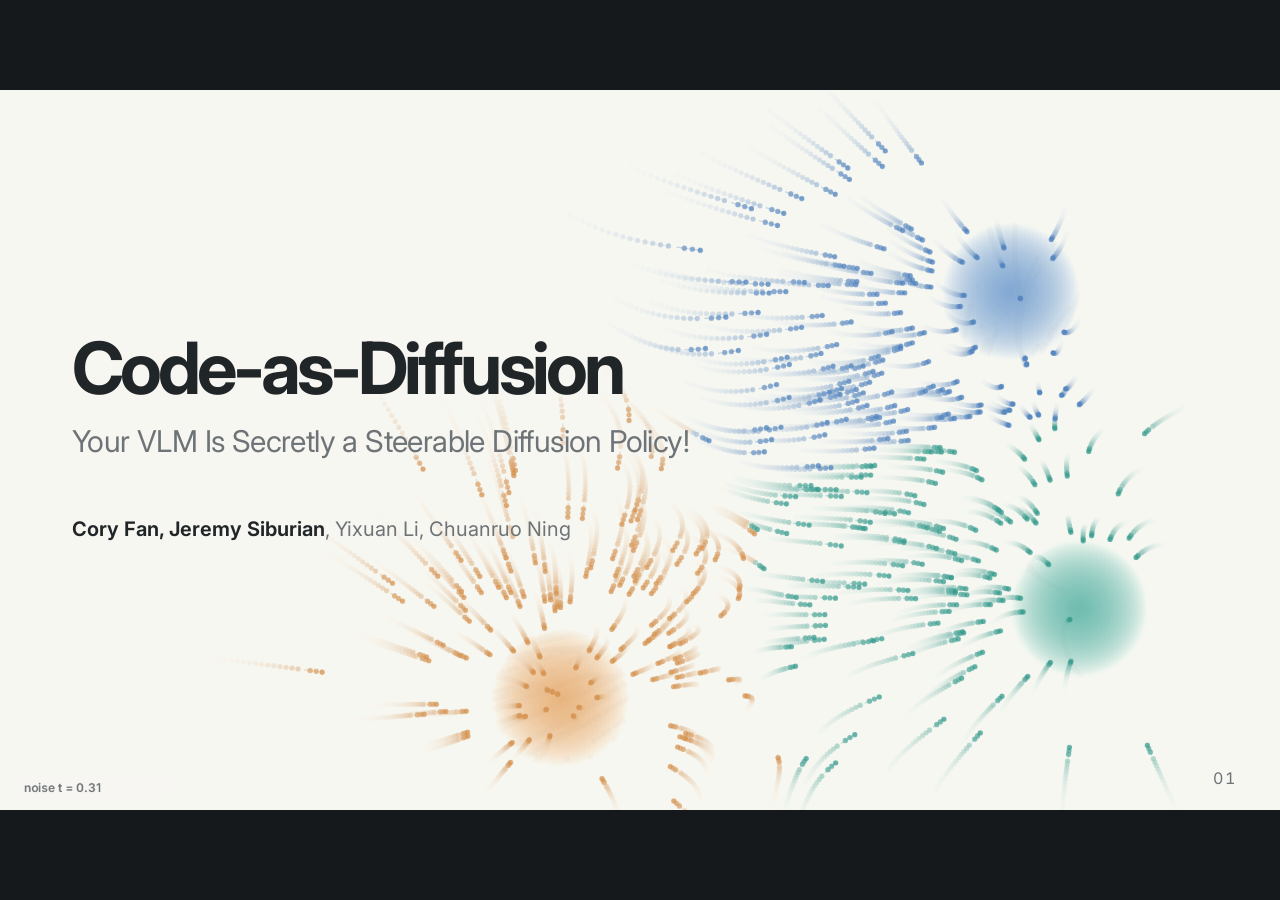
==== commit 120085f6: "Update Code-as-Diffusion deck: shorter benefit cards Co-Authored-By: Claude Opus 5.5 (1M context) <n" ====
--- a/talks/code-as-diffusion/index.html
+++ b/talks/code-as-diffusion/index.html
@@ -186,6 +186,7 @@
   .bmk { width: 30px; height: 30px; margin-top: 2px; border: 2.5px solid #a3adb2; border-radius: 8px; display: grid; place-items: center; }
   .bmk.done { border: 0; border-radius: 50%; background: var(--good); color: var(--white); font-weight: 800; font-size: 17px; line-height: 1; }
   .ben-h b { display: block; font-size: 20px; letter-spacing: -0.02em; line-height: 1.2; } .ben-h div > span { display: block; margin-top: 4px; font-size: 15px; color: var(--muted); line-height: 1.35; }
+  .bens.nodesc .ben-h { min-height: 0; align-items: center; }
   .ben video { display: block; width: 100%; aspect-ratio: 4 / 3; object-fit: cover; border-radius: 8px; background: #111; align-self: end; }
   .slide h2.thanks { font-size: 56px; margin-top: 18px; }
   .agenda { display: grid; grid-template-columns: 1fr 22px 1fr 22px 1fr 22px 1fr 22px 1fr 22px 1fr; align-items: stretch; }
@@ -833,8 +834,8 @@
   <p class="sub">What this formulation enables</p>
   <div class="body">
     <div class="bens">
-      <figure class="ben"><div class="ben-h"><span class="bmk"></span><div><b>Broad zero-shot capabilities</b><span>Use VLM priors without large-scale robot action pretraining</span></div></div><video src="vid/s05_general_pickup_layout13_success.mp4" poster="img/s05_pickup_poster.jpg" muted loop playsinline preload="none" aria-label="Zero-shot: two arms pick up the named spatula in clutter"></video></figure>
-      <figure class="ben"><div class="ben-h"><span class="bmk"></span><div><b>Few-shot steering for fine-grained specialization</b><span>Adapt Code-as-Diffusion with existing steering methods (e.g. PPS and DSRL)</span></div></div><video src="vid/enable_steer_square.mp4" poster="img/enable_steer_square_poster.jpg" muted loop playsinline preload="none" aria-label="PPS-steered Code-as-Diffusion places the square nut on the peg"></video></figure>
+      <figure class="ben"><div class="ben-h"><span class="bmk"></span><div><b>Broad zero-shot capabilities</b><span>VLM priors without large-scale robot data</span></div></div><video src="vid/s05_general_pickup_layout13_success.mp4" poster="img/s05_pickup_poster.jpg" muted loop playsinline preload="none" aria-label="Zero-shot: two arms pick up the named spatula in clutter"></video></figure>
+      <figure class="ben"><div class="ben-h"><span class="bmk"></span><div><b>Few-shot Task Steering</b><span>Diffusion steering with DSRL &amp; PPS</span></div></div><video src="vid/enable_steer_square.mp4" poster="img/enable_steer_square_poster.jpg" muted loop playsinline preload="none" aria-label="PPS-steered Code-as-Diffusion places the square nut on the peg"></video></figure>
       <figure class="ben"><div class="ben-h"><span class="bmk"></span><div><b>Embodiment flexibility</b><span>Efficiently adapt to single-arm, dual-arm and dexterous-hand robots</span></div></div><video src="vid/enable_embodiments.mp4" poster="img/enable_embodiments_poster.jpg" muted loop playsinline preload="none" aria-label="Four tasks: two single-arm PPS tasks, a two-arm RoboDojo task and a two-hand DexJoCo task"></video></figure>
     </div>
   </div>
@@ -1030,10 +1031,10 @@
   <h2>Code-as-Diffusion</h2>
   <p class="takeaway goal top"><span aria-hidden="true">🚀</span> Our base maintains <b>VLM priors</b> while enabling <b>few&#8209;shot steering</b> across diverse tasks and embodiments</p>
   <div class="body">
-    <div class="bens">
-      <figure class="ben done"><div class="ben-h"><span class="bmk done">✓</span><div><b>Broad zero-shot capabilities</b><span>Use VLM priors without large-scale robot action pretraining</span></div></div><video src="vid/s05_general_pickup_layout13_success.mp4" poster="img/s05_pickup_poster.jpg" muted loop playsinline preload="none" aria-label="Zero-shot: two arms pick up the named spatula in clutter"></video></figure>
-      <figure class="ben done"><div class="ben-h"><span class="bmk done">✓</span><div><b>Few-shot steering for fine-grained specialization</b><span>Adapt Code-as-Diffusion with existing steering methods (e.g. PPS and DSRL)</span></div></div><video src="vid/enable_steer_square.mp4" poster="img/enable_steer_square_poster.jpg" muted loop playsinline preload="none" aria-label="PPS-steered Code-as-Diffusion places the square nut on the peg"></video></figure>
-      <figure class="ben done"><div class="ben-h"><span class="bmk done">✓</span><div><b>Embodiment flexibility</b><span>Efficiently adapt to single-arm, dual-arm and dexterous-hand robots</span></div></div><video src="vid/enable_embodiments.mp4" poster="img/enable_embodiments_poster.jpg" muted loop playsinline preload="none" aria-label="Four tasks: two single-arm PPS tasks, a two-arm RoboDojo task and a two-hand DexJoCo task"></video></figure>
+    <div class="bens nodesc">
+      <figure class="ben done"><div class="ben-h"><span class="bmk done">✓</span><div><b>Broad zero-shot capabilities</b></div></div><video src="vid/s05_general_pickup_layout13_success.mp4" poster="img/s05_pickup_poster.jpg" muted loop playsinline preload="none" aria-label="Zero-shot: two arms pick up the named spatula in clutter"></video></figure>
+      <figure class="ben done"><div class="ben-h"><span class="bmk done">✓</span><div><b>Few-shot Task Steering</b></div></div><video src="vid/enable_steer_square.mp4" poster="img/enable_steer_square_poster.jpg" muted loop playsinline preload="none" aria-label="PPS-steered Code-as-Diffusion places the square nut on the peg"></video></figure>
+      <figure class="ben done"><div class="ben-h"><span class="bmk done">✓</span><div><b>Embodiment flexibility</b></div></div><video src="vid/enable_embodiments.mp4" poster="img/enable_embodiments_poster.jpg" muted loop playsinline preload="none" aria-label="Four tasks: two single-arm PPS tasks, a two-arm RoboDojo task and a two-hand DexJoCo task"></video></figure>
     </div>
   </div>
   <div class="foot warn">⚠ Note: Results are preliminary, and evaluations are still ongoing for some of the listed tasks.</div>
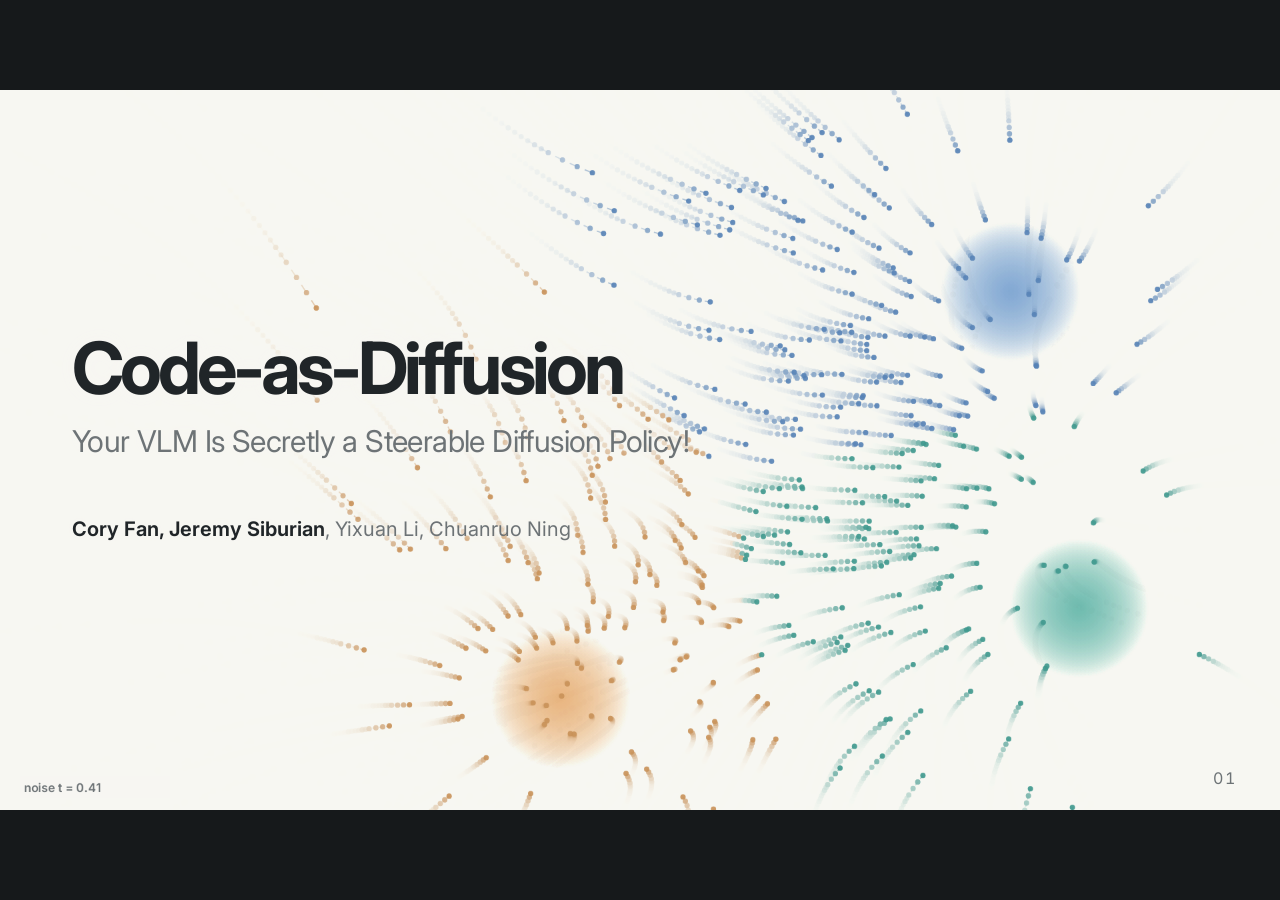
==== commit f6b90652: "Update Code-as-Diffusion deck: media controls, click-through steps, noise slider - Pause/play and re" ====
--- a/talks/code-as-diffusion/index.html
+++ b/talks/code-as-diffusion/index.html
@@ -164,9 +164,9 @@
   .ov-code { height: 100%; background: #1f2a30; display: grid; align-content: center; padding: 0 14px; }
   .ov-code pre { margin: 0; font: 12px/1.45 ui-monospace, "SF Mono", Menlo, Consolas, monospace; color: #e4ebee; } .ov-code .fn { color: #b9dfc4; }
   .ov .hit { border-color: var(--accent) !important; box-shadow: 0 0 0 4px #355f7833; }
-  .s15n { display: grid; grid-template-columns: repeat(2, 450px); justify-content: center; gap: 36px; }
+  .s15n { display: grid; grid-template-columns: repeat(2, 416px); justify-content: center; gap: 36px; }
   .s15n figure { margin: 0; } .s15n figcaption { height: 26px; line-height: 26px; margin-bottom: 8px; text-align: center; font-size: 19px; font-weight: 750; color: var(--ink); }
-  .s15n video { display: block; width: 450px; aspect-ratio: 640 / 500; border: 1px solid var(--line); border-radius: 10px; background: #f4f4f4; }
+  .s15n video { display: block; width: 416px; aspect-ratio: 640 / 500; border: 1px solid var(--line); border-radius: 10px; background: #f4f4f4; }
   .s15n-meta { text-align: center; font-size: 14px; color: var(--muted); }
   .pdone { display: grid; grid-template-columns: repeat(3, 1fr); gap: 22px; }
   .pd { margin: 0; background: var(--white); border: 1px solid var(--line); border-radius: 12px; padding: 14px 14px 14px; display: grid; gap: 12px; }
@@ -308,6 +308,22 @@
   body.scroll .slide:not(.on) { display: flex !important; } body.scroll #s-title { display: grid !important; }
   body.scroll .slide.fadein { animation: none; }
   body.scroll #hud { opacity: .92; }
+  #hud #pause[aria-pressed="true"] { background: #2f7d4f; border-color: #2f7d4f; }
+  .slide video:not([controls]) { cursor: pointer; }
+  .slide video.vpaused { outline: 3px solid #2f7d4f; outline-offset: -3px; filter: saturate(.8) brightness(.96); }
+  #pbadge { position: fixed; left: 16px; bottom: 14px; z-index: 20; display: none; padding: 7px 12px; border-radius: 6px; background: #1d2326e6;
+            border: 1px solid #56646a; color: #f2f4f1; font-size: 13px; letter-spacing: .02em; }
+  body.paused #pbadge { display: block; }
+  .slide [data-step].st-hide { visibility: hidden; }
+  .slide [data-step].st-in { animation: stin .4s ease backwards; }
+  @keyframes stin { from { opacity: 0 } to { opacity: 1 } }
+  @media (prefers-reduced-motion: reduce) { .slide [data-step].st-in { animation: none; } }
+  .s15n-ctl { display: flex; align-items: center; justify-content: center; gap: 10px; margin-top: -4px; }
+  .s15n-ctl button { width: 40px; height: 32px; border: 1px solid var(--line); border-radius: 999px; background: var(--white); color: var(--accent); font: 700 14px Inter, sans-serif; cursor: pointer; }
+  .s15n-ctl button:focus-visible, .s15n-ctl input:focus-visible { outline: 3px solid #355f7855; outline-offset: 2px; }
+  .s15n-ctl input { width: 520px; accent-color: var(--accent); cursor: pointer; }
+  .s15n-end { font: 800 18px Inter, sans-serif; color: var(--muted); width: 14px; text-align: center; }
+  .s15n-lab { font-size: 14px; font-weight: 650; color: var(--muted); margin-left: 6px; }
   @media (prefers-reduced-motion: reduce) { .slide.fadein { animation: none; } .check, .pipe .box, #hud, .istep, .eqr, .s13-p, .s13-ar { transition: none; } }
 
   .outline { display: grid; gap: 10px; max-width: 1000px; margin: 0 auto; width: 100%; }
@@ -476,18 +492,18 @@
 </section>
 
 <!-- 8 -->
-<section class="slide" id="s-idea">
+<section class="slide" id="s-idea" data-steps="3">
   <div class="sec">03 · Approach</div>
   <h2>Our Idea: Code-as-Diffusion</h2>
   <p class="takeaway goal top"><span class="lbl">Key Idea:</span> Formalize VLM-generated code into an <b>analytical diffusion policy</b></p>
   <template id="t-idea-sub"><p class="sub">Bridging zero-shot control and few-shot specialization</p></template>
   <div class="body">
     <div class="isteps" aria-hidden="true">
-      <div class="istep"><span class="n">1</span>VLM writes code</div><span class="iar">→</span>
-      <div class="istep"><span class="n">2</span>Analytical diffusion policy</div><span class="iar">→</span>
-      <div class="istep"><span class="n">3</span>Steerable actions</div>
-    </div>
-    <canvas class="istory" role="img" aria-label="A VLM writes code that proposes left and right grasps of a mug handle; noisy gripper paths denoise into these two path families; steering then sends every path to the left family"></canvas>
+      <div class="istep" data-step="1"><span class="n">1</span>VLM writes code</div><span class="iar" data-step="2">→</span>
+      <div class="istep" data-step="2"><span class="n">2</span>Analytical diffusion policy</div><span class="iar" data-step="3">→</span>
+      <div class="istep" data-step="3"><span class="n">3</span>Steerable actions</div>
+    </div>
+    <canvas class="istory" data-step="1" role="img" aria-label="A VLM writes code that proposes left and right grasps of a mug handle; noisy gripper paths denoise into these two path families; steering then sends every path to the left family"></canvas>
   </div>
   <template id="t-idea-cards"><!-- three-card version, hidden -->
     <div class="idea3">
@@ -552,12 +568,12 @@
 </section>
 
 <!-- 12 -->
-<section class="slide" id="s-obs2">
+<section class="slide" id="s-obs2" data-steps="5">
   <div class="sec">03 · Approach</div>
   <h2>Our Idea: Code-as-Diffusion</h2>
   <p class="sub">Observation 2: GMMs Have Closed-Form Diffusion Scores</p>
   <div class="body">
-    <canvas class="gmm4" role="img" aria-label="Four panels: a Gaussian mixture; its three components decomposed; each component annealed wider by added noise; the components recomposed into the noisy mixture with score arrows"></canvas>
+    <canvas class="gmm4" data-step="1" role="img" aria-label="Four panels: a Gaussian mixture; its three components decomposed; each component annealed wider by added noise; the components recomposed into the noisy mixture with score arrows"></canvas>
     <template id="t-obs2-eq"><!-- equation version, hidden -->
     <div class="isteps" aria-hidden="true">
       <div class="istep"><span class="n">1</span>Decompose</div><span class="iar">→</span>
@@ -578,53 +594,53 @@
     </template>
     <template id="t-obs2-img"><div class="figs" style="grid-template-columns:1fr;justify-items:center"><figure style="width:1080px"><img src="img/image7.png" alt="A mixture decomposed into components, annealed, and recomposed to compute the score" style="height:320px"></figure></div></template>
   </div>
-  <p class="takeaway goal"><span aria-hidden="true">📝</span> <span class="lbl">Takeaway:</span> We should leverage <b>GMM structure</b> in our target distribution.</p>
+  <p class="takeaway goal" data-step="5"><span aria-hidden="true">📝</span> <span class="lbl">Takeaway:</span> We should leverage <b>GMM structure</b> in our target distribution.</p>
   <div class="slide-number"></div>
 
 </section>
 
 <!-- 13 -->
-<section class="slide" id="s-overview">
+<section class="slide" id="s-overview" data-steps="4">
   <div class="sec">03 · Approach</div>
   <h2>Code-as-Diffusion Method Overview</h2>
   <div class="body">
     <div class="ov">
       <svg class="ov-flow" viewBox="0 0 1136 470" aria-hidden="true">
         <defs><marker id="ovh" viewBox="0 0 10 10" refX="8" refY="5" markerWidth="7" markerHeight="7" orient="auto-start-reverse"><path d="M0 0L10 5L0 10z" fill="#9aa5ab"/></marker></defs>
-        <rect class="ov-zone z1" x="24" y="150" width="640" height="236" rx="12" />
-        <rect class="ov-zone z2" x="676" y="150" width="436" height="236" rx="12" />
-        <text class="ov-zl" x="652" y="172" text-anchor="end">Step 1 · VLM-defined implicit distribution</text>
-        <text class="ov-zl" x="1100" y="172" text-anchor="end">Step 2 · Gaussian mixture approximation</text>
-        <path id="ovp0" d="M156 45 L 199 45" />
-        <path id="ovp1" d="M346 70 L 346 183" />
-        <path id="ova1" d="M220 261 L 254 261" />
-        <path id="ova2" d="M436 261 L 470 261" />
-        <path id="ova3" d="M652 261 L 698 261" />
-        <path id="ova4" d="M880 261 L 914 261" />
-        <path id="ovl" d="M1006 374 L 1006 428 L 130 428 L 130 376" />
-        <text class="ov-tag" x="177" y="36">once</text>
-        <text class="ov-ll" x="568" y="452">Execute the action chunk, then observe again <tspan class="ov-step"></tspan></text>
+        <rect class="ov-zone z1" data-step="3" x="24" y="150" width="640" height="236" rx="12" />
+        <rect class="ov-zone z2" data-step="4" x="676" y="150" width="436" height="236" rx="12" />
+        <text class="ov-zl" data-step="3" x="652" y="172" text-anchor="end">Step 1 · VLM-defined implicit distribution</text>
+        <text class="ov-zl" data-step="4" x="1100" y="172" text-anchor="end">Step 2 · Gaussian mixture approximation</text>
+        <path id="ovp0" data-step="2" d="M156 45 L 199 45" />
+        <path id="ovp1" data-step="2" d="M346 70 L 346 183" />
+        <path id="ova1" data-step="3" d="M220 261 L 254 261" />
+        <path id="ova2" data-step="3" d="M436 261 L 470 261" />
+        <path id="ova3" data-step="4" d="M652 261 L 698 261" />
+        <path id="ova4" data-step="4" d="M880 261 L 914 261" />
+        <path id="ovl" data-step="4" d="M1006 374 L 1006 428 L 130 428 L 130 376" />
+        <text class="ov-tag" data-step="2" x="177" y="36">once</text>
+        <text class="ov-ll" data-step="4" x="568" y="452">Execute the action chunk, then observe again <tspan class="ov-step"></tspan></text>
         <circle class="ov-dot" r="6" cx="-20" cy="-20" />
       </svg>
-      <figure class="ov-init" data-k="init" style="left:24px"><img src="img/image35.jpg" alt="Initial observation of the scene"><figcaption>Initial Observation</figcaption></figure>
-      <div class="ov-vlm" data-k="vlm" style="left:200px"><img src="img/image6.png" alt="VLM"><span><b>VLM writes the program</b><small>once per task</small></span></div>
-      <figure class="ov-c" data-k="c1" style="left:40px"><div class="ov-m"><img src="img/image14.jpg" alt="Real-time observation"></div><figcaption>Real-time Observation</figcaption></figure>
-      <figure class="ov-c" data-k="c2" style="left:256px"><div class="ov-m"><div class="ov-code"><pre><code>weights = <span class="fn">dict</span>(
+      <figure class="ov-init" data-step="1" data-k="init" style="left:24px"><img src="img/image35.jpg" alt="Initial observation of the scene"><figcaption>Initial Observation</figcaption></figure>
+      <div class="ov-vlm" data-step="2" data-k="vlm" style="left:200px"><img src="img/image6.png" alt="VLM"><span><b>VLM writes the program</b><small>once per task</small></span></div>
+      <figure class="ov-c" data-step="3" data-k="c1" style="left:40px"><div class="ov-m"><img src="img/image14.jpg" alt="Real-time observation"></div><figcaption>Real-time Observation</figcaption></figure>
+      <figure class="ov-c" data-step="2" data-k="c2" style="left:256px"><div class="ov-m"><div class="ov-code"><pre><code>weights = <span class="fn">dict</span>(
   approach=…,
   grasp=…,
   lift=…,
   carry=…,
   release=…,
 )</code></pre></div></div><figcaption>Program → mode weights</figcaption></figure>
-      <figure class="ov-c" data-k="c3" style="left:472px"><div class="ov-m"><img src="img/s13_samples.jpg" alt="Action chunk samples"></div><figcaption>Action Chunk Samples</figcaption></figure>
-      <figure class="ov-c" data-k="c4" style="left:700px"><div class="ov-m"><img src="img/s13_gmm.jpg" alt="Gaussian mixture model fitted to the samples"></div><figcaption>Gaussian Mixture Model</figcaption></figure>
-      <figure class="ov-c" data-k="c5" style="left:916px"><div class="ov-m"><video src="vid/s13_diffusion_sampling.mp4" poster="img/s13_sampling_poster.jpg" muted loop playsinline preload="none" aria-label="Diffusion sampling from the mixture"></video></div><figcaption>Diffusion Sampling</figcaption></figure>
-    </div>
-  </div>
-  <div class="slide-number"></div>
-</section>
-
-<section class="slide" id="s-step1">
+      <figure class="ov-c" data-step="3" data-k="c3" style="left:472px"><div class="ov-m"><img src="img/s13_samples.jpg" alt="Action chunk samples"></div><figcaption>Action Chunk Samples</figcaption></figure>
+      <figure class="ov-c" data-step="4" data-k="c4" style="left:700px"><div class="ov-m"><img src="img/s13_gmm.jpg" alt="Gaussian mixture model fitted to the samples"></div><figcaption>Gaussian Mixture Model</figcaption></figure>
+      <figure class="ov-c" data-step="4" data-k="c5" style="left:916px"><div class="ov-m"><video src="vid/s13_diffusion_sampling.mp4" poster="img/s13_sampling_poster.jpg" muted loop playsinline preload="none" aria-label="Diffusion sampling from the mixture"></video></div><figcaption>Diffusion Sampling</figcaption></figure>
+    </div>
+  </div>
+  <div class="slide-number"></div>
+</section>
+
+<section class="slide" id="s-step1" data-steps="4">
   <div class="sec">03 · Approach</div>
   <h2>Code-as-Diffusion Method Overview</h2>
   <p class="sub">Step 1: VLM-Defined Implicit Distribution</p>
@@ -632,18 +648,18 @@
     <div class="s12">
       <svg class="s12-flow" viewBox="0 0 1136 480" aria-hidden="true">
         <defs><marker id="s12h" viewBox="0 0 10 10" refX="8" refY="5" markerWidth="7" markerHeight="7" orient="auto-start-reverse"><path d="M0 0L10 5L0 10z" fill="#9aa5ab"/></marker></defs>
-        <path id="s12p1" d="M272 75 L 336 75" />
-        <path id="s12p1b" d="M550 120 L 550 171" />
-        <path id="s12p2" d="M272 310 L 336 310" />
-        <path id="s12p3" d="M762 310 L 826 310" />
-        <text x="304" y="64" class="s12-tag">once</text>
-        <text x="304" y="299" class="s12-tag">every step</text>
+        <path id="s12p1" data-step="1" d="M272 75 L 336 75" />
+        <path id="s12p1b" data-step="2" d="M550 120 L 550 171" />
+        <path id="s12p2" data-step="3" d="M272 310 L 336 310" />
+        <path id="s12p3" data-step="4" d="M762 310 L 826 310" />
+        <text x="304" y="64" class="s12-tag" data-step="1">once</text>
+        <text x="304" y="299" class="s12-tag" data-step="3">every step</text>
         <circle class="s12-dot" r="6" cx="-20" cy="-20" />
       </svg>
-      <figure class="s12-obs" style="top:0px"><img src="img/image35.jpg" alt="Initial observation of the scene"><figcaption>Initial Observation</figcaption></figure>
-      <figure class="s12-obs" style="top:235px"><img src="img/image14.jpg" alt="Real-time observation during the rollout"><figcaption>Real-time Observation</figcaption></figure>
-      <div class="s12-vlm"><img src="img/image6.png" alt="VLM"><span><b>VLM writes the program</b><small>once per task, from the prompt and the initial observation</small></span></div>
-      <div class="s12-prog"><div class="s12-ph">Program: observation → mode weights</div><pre><code>weights = <span class="fn">dict</span>(
+      <figure class="s12-obs" data-step="1" style="top:0px"><img src="img/image35.jpg" alt="Initial observation of the scene"><figcaption>Initial Observation</figcaption></figure>
+      <figure class="s12-obs" data-step="3" style="top:235px"><img src="img/image14.jpg" alt="Real-time observation during the rollout"><figcaption>Real-time Observation</figcaption></figure>
+      <div class="s12-vlm" data-step="1"><img src="img/image6.png" alt="VLM"><span><b>VLM writes the program</b><small>once per task, from the prompt and the initial observation</small></span></div>
+      <div class="s12-prog" data-step="2"><div class="s12-ph">Program: observation → mode weights</div><pre><code>weights = <span class="fn">dict</span>(
   approach=<span class="nu">normal</span>*(1-.70*failure)*(1-.72*purchase),
   grasp=<span class="nu">normal</span>*purchase*(.85-.50*failure),
   lift=retention*(1-up)*(1-aligned),
@@ -656,7 +672,7 @@
 <span class="kw">if</span> complete:
   weights = {k: 0. <span class="kw">for</span> k <span class="kw">in</span> weights}
   weights['hold'] = .05</code></pre></div>
-      <figure class="s12-out"><img src="img/image15.jpg" alt="Action chunk samples drawn from the program's modes"><figcaption>Action Chunk Samples <span class="s12-step"></span></figcaption></figure>
+      <figure class="s12-out" data-step="4"><img src="img/image15.jpg" alt="Action chunk samples drawn from the program's modes"><figcaption>Action Chunk Samples <span class="s12-step"></span></figcaption></figure>
     </div>
     <template id="t-step1-old"><!-- previous layout, hidden -->
     <div class="steps">
@@ -679,17 +695,17 @@
 </section>
 
 <!-- 14 -->
-<section class="slide" id="s-step2">
+<section class="slide" id="s-step2" data-steps="3">
   <div class="sec">03 · Approach</div>
   <h2>Code-as-Diffusion Method Overview</h2>
   <p class="sub">Step 2: Gaussian Mixture Approximation</p>
   <div class="body">
     <div class="s13">
-      <figure class="s13-p"><img src="img/s13_samples.jpg" alt="Action chunk samples: a fan of the program's proposed gripper paths"><figcaption>Action Chunk Samples</figcaption></figure>
-      <div class="s13-ar" aria-hidden="true">→</div>
-      <figure class="s13-p"><img src="img/s13_gmm.jpg" alt="Gaussian mixture model fitted to the samples, drawn as a tube"><figcaption>Gaussian Mixture Model</figcaption></figure>
-      <div class="s13-ar" aria-hidden="true">→</div>
-      <figure class="s13-p"><video src="vid/s13_diffusion_sampling.mp4" poster="img/s13_sampling_poster.jpg" muted loop playsinline preload="none" controls aria-label="Diffusion sampling: noisy gripper-path points denoise into an action chunk, three independent draws"></video><figcaption>Diffusion Sampling</figcaption></figure>
+      <figure class="s13-p" data-step="1"><img src="img/s13_samples.jpg" alt="Action chunk samples: a fan of the program's proposed gripper paths"><figcaption>Action Chunk Samples</figcaption></figure>
+      <div class="s13-ar" data-step="2" aria-hidden="true">→</div>
+      <figure class="s13-p" data-step="2"><img src="img/s13_gmm.jpg" alt="Gaussian mixture model fitted to the samples, drawn as a tube"><figcaption>Gaussian Mixture Model</figcaption></figure>
+      <div class="s13-ar" data-step="3" aria-hidden="true">→</div>
+      <figure class="s13-p" data-step="3"><video src="vid/s13_diffusion_sampling.mp4" poster="img/s13_sampling_poster.jpg" muted loop playsinline preload="none" controls aria-label="Diffusion sampling: noisy gripper-path points denoise into an action chunk, three independent draws"></video><figcaption>Diffusion Sampling</figcaption></figure>
     </div>
     <template id="t-step2-schematic"><canvas class="gmm3" role="img" aria-label="Three panels: sampled action chunks fan out into three modes; a Gaussian mixture with one tube per mode, weighted by sample counts; noise trajectories denoise into the tubes"></canvas></template>
     <template id="t-step2-old"><div class="arrowrow">
@@ -700,7 +716,7 @@
       <figure><img src="img/image9.gif" alt="Diffusion sampling from the mixture"><figcaption>Diffusion sampling</figcaption></figure>
     </div></template>
   </div>
-  <p class="takeaway goal"><span aria-hidden="true">💡</span> This procedure defines an <b>analytical diffusion ODE</b>.</p>
+  <p class="takeaway goal" data-step="3"><span aria-hidden="true">💡</span> This procedure defines an <b>analytical diffusion ODE</b>.</p>
   <div class="slide-number"></div>
 
 </section>
@@ -735,6 +751,13 @@
     <div class="s15n">
       <figure><figcaption>Code-as-Diffusion (Ours)</figcaption><video src="vid/s15_noise_vlm.mp4" poster="img/s15_noise_vlm_poster.png" muted loop playsinline preload="none" aria-label="Code-as-Diffusion: the wrist path of one action chunk moves smoothly from the red cube to the blue cube as the initial noise moves"></video></figure>
       <figure><figcaption>π<sub>0.5</sub></figcaption><video src="vid/s15_noise_pi.mp4" poster="img/s15_noise_pi_poster.png" muted loop playsinline preload="none" aria-label="pi 0.5: the wrist path of one action chunk moves smoothly between the cubes as the initial noise moves"></video></figure>
+    </div>
+    <div class="s15n-ctl">
+      <button type="button" class="s15n-play" aria-label="Pause both videos">❚❚</button>
+      <span class="s15n-end" aria-hidden="true">−</span>
+      <input type="range" class="s15n-range" min="0" max="1000" step="1" value="0" aria-label="Initial noise along the PCA direction">
+      <span class="s15n-end" aria-hidden="true">+</span>
+      <span class="s15n-lab">Initial noise along PCA direction</span>
     </div>
     <p class="s15n-meta">Two Cubes · “Pick up a cube.” · wrist path of one action chunk as the initial noise moves along one PCA direction</p>
   </div>
@@ -1236,11 +1259,19 @@
   <button type="button" id="prev" aria-label="Previous slide">←</button>
   <span class="count" id="count" aria-live="polite"></span>
   <button type="button" id="next" aria-label="Next slide">→</button>
+  <button type="button" id="pause" aria-pressed="false" title="Pause or play this slide's videos and animations (K)">❚❚ Pause</button>
+  <button type="button" id="replay" title="Restart this slide's videos and animations (R)">↺ Restart</button>
   <button type="button" id="view" aria-label="Switch between slideshow and scroll view">Scroll view</button>
   <button type="button" id="fs" aria-label="Full screen">Full screen</button>
 </div>
+<div id="pbadge" aria-live="polite">❚❚ Paused · press K to play</div>
 <script>
 const $ = id => document.getElementById(id);
+// Media clock: every canvas animation reads time from requestAnimationFrame; pausing freezes that time, so the
+// animations hold their current frame. REPLAY restarts the slide-entry animations (see the frame loops below).
+const CLOCK = { paused: false, off: 0, at: 0 }; let REPLAY = 0, paused = false;
+const rafNative = window.requestAnimationFrame.bind(window);
+window.requestAnimationFrame = cb => rafNative(ms => cb(CLOCK.paused ? CLOCK.at - CLOCK.off : ms - CLOCK.off));
 const stage = document.querySelector('.deck');
 const slides = [...document.querySelectorAll('.slide')];
 slides.forEach((s, i) => { const n = s.querySelector('.slide-number'); if (n) n.textContent = String(i + 1).padStart(2, '0'); });
@@ -1248,9 +1279,9 @@
 function loadNear() {   // fetch the videos of this slide and its neighbours only
   [cur - 1, cur, cur + 1].forEach(k => { const s = slides[k]; if (s) s.querySelectorAll('video[preload="none"]').forEach(v => { v.preload = 'auto'; v.load(); }); });
 }
-function playIn(sec) { sec.querySelectorAll('video').forEach(v => { try { v.currentTime = 0; } catch (e) {} const p = v.play(); if (p) p.catch(() => {}); }); }
+function playIn(sec) { if (paused) return; sec.querySelectorAll('video').forEach(v => { if (v.closest('.st-hide')) return; try { v.currentTime = 0; } catch (e) {} const p = v.play(); if (p) p.catch(() => {}); }); }
 function stopAll(sec) { sec.querySelectorAll('video').forEach(v => { v.pause(); try { v.currentTime = 0; } catch (e) {} }); }
-function show(i) {
+function show(i, step = 0) {
   i = Math.max(0, Math.min(slides.length - 1, i));
   const prev = slides[cur];
   if (prev && i !== cur) { prev.classList.remove('on', 'fadein'); stopAll(prev); }
@@ -1258,17 +1289,60 @@
   const sec = slides[cur];
   sec.classList.remove('fadein'); void sec.offsetWidth; sec.classList.add('on');
   if (changed) sec.classList.add('fadein');
+  if (paused) setPaused(false);
+  setStep(sec, step);
   loadNear(); playIn(sec);
-  $('count').textContent = (cur + 1) + ' / ' + slides.length;
+  counter();
   history.replaceState(null, '', '#' + (cur + 1));
 }
 let scrollMode = false, io = null;
-function goTo(i) {
+// Build steps: a slide with data-steps="N" reveals its [data-step="k"] elements one key press at a time
+const nSteps = s => +(s.dataset.steps || 0);
+const stepOf = s => scrollMode || !nSteps(s) ? null : +(s.dataset.step || 0);   // null: free-running
+function counter() {
+  const s = slides[cur], N = nSteps(s);
+  $('count').textContent = (cur + 1) + ' / ' + slides.length + (N && !scrollMode ? ' · ' + (+(s.dataset.step || 0)) + '/' + N : '');
+}
+function setStep(s, k) {
+  const N = nSteps(s); if (!N) return;
+  k = Math.max(0, Math.min(N, k)); s.dataset.step = k;
+  s.querySelectorAll('[data-step]').forEach(el => {
+    const hide = !scrollMode && +el.dataset.step > k, was = el.classList.contains('st-hide');
+    el.classList.toggle('st-hide', hide);
+    if (was && !hide) { el.classList.remove('st-in'); el.getBoundingClientRect(); el.classList.add('st-in'); }
+    (el.tagName === 'VIDEO' ? [el] : el.querySelectorAll('video')).forEach(v => {
+      if (hide) v.pause();
+      else if (was && !paused) { try { v.currentTime = 0; } catch (e) {} const q = v.play(); if (q) q.catch(() => {}); }
+    });
+  });
+  if (s === slides[cur]) counter();
+}
+// stage clock for a step-driven animation: stage k plays R[k-1] = [start, end, loop?] once (or loops) and holds
+function stageTime(fr, slide, ms, R, loop) {
+  if (!slide.classList.contains('on')) { fr.on = false; return null; }
+  const k = stepOf(slide), key = k === null ? -1 : k;
+  if (!fr.on || fr.rp !== REPLAY || fr.key !== key) { fr.t0 = ms; fr.rp = REPLAY; fr.key = key; fr.on = true; }
+  const e = ms - fr.t0;
+  if (k === null) return e % loop;
+  if (k === 0) return R[0][0];
+  const [a, b, rep] = R[k - 1];
+  return rep ? a + e % (b - a) : Math.min(a + e, b);
+}
+function goTo(i, step = 0) {
   i = Math.max(0, Math.min(slides.length - 1, i));
-  if (!scrollMode) return show(i);
+  if (!scrollMode) return show(i, step);
   slides[i].scrollIntoView({ behavior: matchMedia('(prefers-reduced-motion: reduce)').matches ? 'auto' : 'smooth', block: 'center' });
 }
-const next = () => goTo(cur + 1), prev = () => goTo(cur - 1);
+function next() {
+  const s = slides[cur], k = stepOf(s);
+  if (k !== null && k < nSteps(s)) return setStep(s, k + 1);
+  goTo(cur + 1);
+}
+function prev() {
+  const s = slides[cur], k = stepOf(s);
+  if (k !== null && k > 0) return setStep(s, k - 1);
+  if (cur > 0) goTo(cur - 1, nSteps(slides[cur - 1]));   // back into a stepped slide: its last step
+}
 const goId = id => goTo(slides.findIndex(s => s.id === id));
 function fit() {
   if (scrollMode) { stage.style.transform = 'none'; stage.style.zoom = Math.min(1, (innerWidth - 32) / 1280); return; }
@@ -1281,7 +1355,7 @@
   try { localStorage.setItem('cad-view', scroll ? 'scroll' : 'slides'); } catch (e) {}
   fit();
   if (scroll) {
-    slides.forEach(s => { s.classList.remove('fadein'); if (s !== slides[cur]) s.classList.remove('on'); });
+    slides.forEach(s => { s.classList.remove('fadein'); if (s !== slides[cur]) s.classList.remove('on'); setStep(s, nSteps(s)); });
     const vis = new Map();
     io = new IntersectionObserver(es => {
       es.forEach(en => {
@@ -1291,7 +1365,7 @@
         } else if (s.classList.contains('on')) { s.classList.remove('on'); s.querySelectorAll('video').forEach(v => v.pause()); }
       });
       let best = cur, br = -1; vis.forEach((r, s) => { if (r > br) { br = r; best = slides.indexOf(s); } });
-      if (best !== cur && br > 0) { cur = best; $('count').textContent = (cur + 1) + ' / ' + slides.length; history.replaceState(null, '', '#' + (cur + 1)); }
+      if (best !== cur && br > 0) { cur = best; counter(); history.replaceState(null, '', '#' + (cur + 1)); }
     }, { threshold: [0, 0.3, 0.6, 1] });
     slides.forEach(s => io.observe(s));
     slides[cur].scrollIntoView({ block: 'center' });
@@ -1308,10 +1382,12 @@
   else if (e.key === 'Home') goTo(0);
   else if (e.key === 'End') goTo(slides.length - 1);
   else if (e.key === 'f') toggleFs();
+  else if (e.key === 'k' || e.key === 'p') setPaused(!paused);
+  else if (e.key === 'r') replay();
 });
 // a click on the slide advances (left fifth: back); controls on the slide keep their own click
 stage.addEventListener('click', e => {
-  if (scrollMode || e.target.closest('button, a, video, [role=button], .speed, .vtools')) return;
+  if (scrollMode || e.target.closest('button, a, video, input, [role=button], .speed, .vtools, .s15n-ctl')) return;
   (e.clientX < innerWidth * 0.2 ? prev : next)();
 });
 let tx = null;
@@ -1362,7 +1438,7 @@
     bar.appendChild(b);
   });
   const play = s.querySelector('.play');
-  if (play) play.onclick = () => vids.forEach(v => { v.currentTime = 0; v.play().catch(() => {}); });
+  if (play) play.onclick = () => { if (paused) setPaused(false); vids.forEach(v => { v.currentTime = 0; v.classList.remove('vpaused'); v.play().catch(() => {}); }); };
 });
 
 // Slide 8: noise-to-action flow (base: two modes; steer: most mass to one mode)
@@ -1522,12 +1598,10 @@
   }
   const still = matchMedia('(prefers-reduced-motion: reduce)').matches;
   const slide = cv.closest('.slide');
-  let t0 = null, wasOn = false;
+  const R = [[0, 3599], [3600, 7599], [7600, 11000]];   // code; diffusion policy; steering
   function frame(ms) {
-    const on = slide.classList.contains('on');
-    if (on && !wasOn) t0 = ms;
-    wasOn = on;
-    if (on) draw(still ? 11000 : (ms - t0) % LOOP);
+    const t = stageTime(frame, slide, ms, R, LOOP), k = stepOf(slide);
+    if (t !== null) draw(still ? (k ? R[k - 1][1] : 11000) : t);
     requestAnimationFrame(frame);
   }
   draw(11000);
@@ -1597,7 +1671,7 @@
   let t0 = null, wasOn = false;
   function frame(ms) {
     const on = slide.classList.contains('on');
-    if (on && !wasOn) t0 = ms;
+    if (on && (!wasOn || frame.rp !== REPLAY)) { t0 = ms; frame.rp = REPLAY; }
     wasOn = on;
     if (on) draw(still ? 8800 : (ms - t0) % LOOP);
     requestAnimationFrame(frame);
@@ -1690,12 +1764,10 @@
     label(3, 'Recompose and\ncompute score', ms >= 4900, Math.max(0.55, v4));
   }
   const still = matchMedia('(prefers-reduced-motion: reduce)').matches;
-  let t0 = null, wasOn = false;
+  const R = [[0, 599], [600, 2599], [2600, 4599], [4600, 8000], [8000, 8000]];   // mixture; decompose; anneal; recompose + score; takeaway
   function frame(ms) {
-    const on = slide.classList.contains('on');
-    if (on && !wasOn) t0 = ms;
-    wasOn = on;
-    if (on) draw(still ? 8000 : (ms - t0) % LOOP);
+    const t = stageTime(frame, slide, ms, R, LOOP), k = stepOf(slide);
+    if (t !== null) draw(still ? (k ? R[k - 1][1] : 8000) : t);
     requestAnimationFrame(frame);
   }
   draw(8000);
@@ -1723,20 +1795,18 @@
     const lit = new Set();
     if (active) {
       const u = ease((ms - active[0]) / (active[1] - active[0])), pt = paths[active[2]].getPointAtLength(u * len[active[2]]);
-      dot.setAttribute('cx', pt.x); dot.setAttribute('cy', pt.y); lit.add(active[3]); if (u > 0.85) lit.add(active[4]);
-    } else { dot.setAttribute('cx', -20); dot.setAttribute('cy', -20); }
+      dot.setAttribute('cx', pt.x); dot.setAttribute('cy', pt.y); dot.style.visibility = ''; lit.add(active[3]); if (u > 0.85) lit.add(active[4]);
+    } else { dot.setAttribute('cx', -20); dot.setAttribute('cy', -20); dot.style.visibility = 'hidden'; }
     let k = 0; for (const L of legs) if (L[2] === 'p3' && ms >= L[1] - 100) k = L[5] + 1;
     el.step.textContent = k ? '· step ' + k : '';
     for (const key of ['obs0', 'obs1', 'vlm', 'prog', 'out']) el[key].classList.toggle('hit', lit.has(key));
   }
   const still = matchMedia('(prefers-reduced-motion: reduce)').matches;
   if (still) return;
-  let t0 = null, wasOn = false;
+  const R = [[0, 699], [700, 1099], [T0, T0 + 599], [T0, LOOP, true]];   // obs -> VLM; program; obs -> program; samples (loop)
   function frame(ms) {
-    const on = slide.classList.contains('on');
-    if (on && !wasOn) t0 = ms;
-    wasOn = on;
-    if (on) draw((ms - t0) % LOOP);
+    const t = stageTime(frame, slide, ms, R, LOOP);
+    if (t !== null) draw(t);
     requestAnimationFrame(frame);
   }
   requestAnimationFrame(frame);
@@ -1825,7 +1895,7 @@
   let t0 = null, wasOn = false;
   function frame(ms) {
     const on = slide.classList.contains('on');
-    if (on && !wasOn) t0 = ms;
+    if (on && (!wasOn || frame.rp !== REPLAY)) { t0 = ms; frame.rp = REPLAY; }
     wasOn = on;
     if (on) draw(still ? 8600 : (ms - t0) % LOOP);
     requestAnimationFrame(frame);
@@ -1839,20 +1909,17 @@
   const root = document.querySelector('.s13'); if (!root) return;
   const slide = root.closest('.slide'), P = [...root.querySelectorAll('.s13-p')], A = [...root.querySelectorAll('.s13-ar')];
   const still = matchMedia('(prefers-reduced-motion: reduce)').matches;
-  function set(ms) {
-    const k = still ? 2 : ms < 1600 ? 0 : ms < 3400 ? 1 : 2;
-    P.forEach((el, i) => { el.classList.toggle('shown', i <= k); el.classList.toggle('lit', i === k); });
-    A.forEach((el, i) => el.classList.toggle('lit', i === k - 1));
-  }
-  let t0 = null, wasOn = false;
+  function set(k) {   // k panels shown, the newest lit
+    P.forEach((el, i) => { el.classList.toggle('shown', i < k); el.classList.toggle('lit', i === k - 1); });
+    A.forEach((el, i) => el.classList.toggle('lit', i === k - 2));
+  }
   function frame(ms) {
-    const on = slide.classList.contains('on');
-    if (on && !wasOn) t0 = ms;
-    wasOn = on;
-    if (on) set(ms - t0);
+    const k = stepOf(slide);
+    if (k !== null) { if (slide.classList.contains('on')) set(k); }
+    else { const t = stageTime(frame, slide, ms, [], 1e9); if (t !== null) set(still ? 3 : t < 1600 ? 1 : t < 3400 ? 2 : 3); }   // scroll view: timed reveal
     requestAnimationFrame(frame);
   }
-  set(0);
+  set(3);
   requestAnimationFrame(frame);
 })();
 
@@ -1874,19 +1941,17 @@
     const lit = new Set();
     if (act) {
       const u = ease((ms - act[0]) / (act[1] - act[0])), pt = path(act[2]).getPointAtLength(u * len[act[2]]);
-      dot.setAttribute('cx', pt.x); dot.setAttribute('cy', pt.y); lit.add(act[3]); if (u > 0.85) lit.add(act[4]);
-    } else { dot.setAttribute('cx', -20); dot.setAttribute('cy', -20); }
+      dot.setAttribute('cx', pt.x); dot.setAttribute('cy', pt.y); dot.style.visibility = ''; lit.add(act[3]); if (u > 0.85) lit.add(act[4]);
+    } else { dot.setAttribute('cx', -20); dot.setAttribute('cy', -20); dot.style.visibility = 'hidden'; }
     let k = 0; for (const L of legs) if (L[2] === 'ovl' && ms >= L[1]) k = L[5] + 1;
     stepEl.textContent = k ? '· step ' + k : '';
     keys.forEach(key => el[key].classList.toggle('hit', lit.has(key)));
   }
   if (matchMedia('(prefers-reduced-motion: reduce)').matches) return;
-  let t0 = null, wasOn = false;
+  const R = [[-1, -1], [0, 1099], [T0, T0 + 2 * LEG - 41], [T0, LOOP, true]];   // initial observation; VLM writes the program; Step 1 (obs -> program -> samples); Step 2 and the loop
   function frame(ms) {
-    const on = slide.classList.contains('on');
-    if (on && !wasOn) t0 = ms;
-    wasOn = on;
-    if (on) draw((ms - t0) % LOOP);
+    const t = stageTime(frame, slide, ms, R, LOOP);
+    if (t !== null) draw(t);
     requestAnimationFrame(frame);
   }
   requestAnimationFrame(frame);
@@ -1939,7 +2004,7 @@
   }
   function frame(now) {
     const on = slide.classList.contains('on');
-    if (on && !wasOn) reset(now);
+    if (on && (!wasOn || frame.rp !== REPLAY)) { reset(now); frame.rp = REPLAY; }
     wasOn = on;
     if (on) {
       const w = weights();
@@ -1973,6 +2038,56 @@
   requestAnimationFrame(frame);
 })();
 
+// Media controls: pause/play and restart act on the visible slide(s); a click on a video toggles that video
+const liveSlides = () => scrollMode ? slides.filter(s => s.classList.contains('on')) : [slides[cur]];
+function setPaused(p) {
+  paused = p; document.body.classList.toggle('paused', p);
+  if (p && !CLOCK.paused) { CLOCK.at = performance.now(); CLOCK.paused = true; }
+  if (!p && CLOCK.paused) { CLOCK.off += performance.now() - CLOCK.at; CLOCK.paused = false; }
+  liveSlides().forEach(s => s.querySelectorAll('video').forEach(v => {
+    v.classList.toggle('vpaused', p);
+    if (p) v.pause(); else if (!v.closest('.st-hide')) { const q = v.play(); if (q) q.catch(() => {}); }
+  }));
+  $('pause').textContent = p ? '▶ Play' : '❚❚ Pause'; $('pause').setAttribute('aria-pressed', String(p));
+}
+function replay() {
+  REPLAY++;
+  liveSlides().forEach(s => s.querySelectorAll('video').forEach(v => { if (v.closest('.st-hide')) return; try { v.currentTime = 0; } catch (e) {} if (!paused) { const q = v.play(); if (q) q.catch(() => {}); } }));
+}
+$('pause').onclick = () => setPaused(!paused); $('replay').onclick = replay;
+document.querySelectorAll('.slide video').forEach(v => v.addEventListener('click', e => {
+  if (v.controls) return;   // planned-video slots keep their native controls
+  e.stopPropagation();
+  if (v.paused) { v.classList.remove('vpaused'); const q = v.play(); if (q) q.catch(() => {}); } else { v.pause(); v.classList.add('vpaused'); }
+}));
+
+// Slide 16: one slider sets the noise in both videos (each sweeps − to + and back); the button plays them together
+(() => {
+  const box = document.querySelector('.s15n-ctl'); if (!box) return;
+  const [va, vb] = [...document.querySelectorAll('.s15n video')], range = box.querySelector('input'), btn = box.querySelector('button');
+  let drag = false;
+  const frac = () => va.duration ? va.currentTime / va.duration : 0;
+  const noise = f => f <= 0.5 ? 2 * f : 2 * (1 - f);   // video time -> noise position (forward then back)
+  const seek = u => [va, vb].forEach(v => { if (v.duration) v.currentTime = Math.min(v.duration - 0.01, u * 0.5 * v.duration); });
+  const label = () => { const on = !va.paused; btn.textContent = on ? '❚❚' : '▶'; btn.setAttribute('aria-label', on ? 'Pause both videos' : 'Play both videos'); };
+  btn.addEventListener('click', e => {
+    e.stopPropagation();
+    if (va.paused) { if (paused) setPaused(false); vb.currentTime = frac() * (vb.duration || 0); [va, vb].forEach(v => { v.classList.remove('vpaused'); const q = v.play(); if (q) q.catch(() => {}); }); }
+    else [va, vb].forEach(v => v.pause());
+  });
+  range.addEventListener('pointerdown', () => { drag = true; }); addEventListener('pointerup', () => { drag = false; });
+  range.addEventListener('input', () => { [va, vb].forEach(v => v.pause()); seek(range.value / 1000); });
+  range.addEventListener('keydown', e => e.stopPropagation());   // arrows move the slider, not the slides
+  ['play', 'pause'].forEach(ev => va.addEventListener(ev, label));
+  (function tick() {
+    if (va.closest('.slide').classList.contains('on') && !drag) {
+      if (!va.paused) range.value = Math.round(noise(frac()) * 1000);
+      if (!va.paused && vb.duration && Math.abs(vb.currentTime - frac() * vb.duration) > 0.12) vb.currentTime = frac() * vb.duration;
+    }
+    rafNative(tick);
+  })();
+})();
+
 fit();
 show((parseInt(location.hash.slice(1)) || 1) - 1);
 { let v = new URLSearchParams(location.search).get('view'); if (!v) { try { v = localStorage.getItem('cad-view'); } catch (e) {} } if (v === 'scroll') setMode(true); }
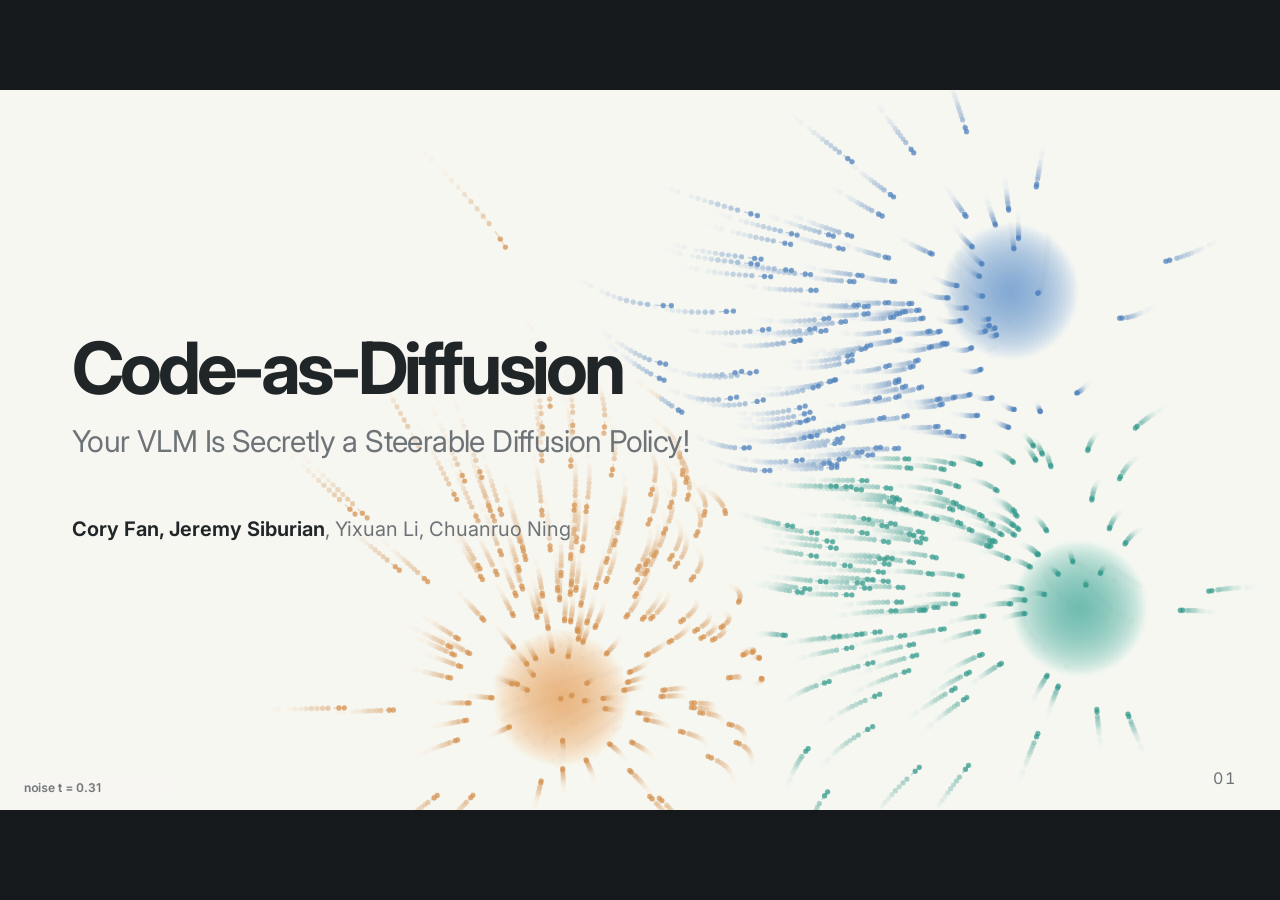
==== commit f2811583: "Update Code-as-Diffusion deck: HQ RoboDojo videos, robot-scene slide 8, appendix - RoboDojo rollout " ====
--- a/talks/code-as-diffusion/index.html
+++ b/talks/code-as-diffusion/index.html
@@ -43,6 +43,37 @@
   .vc.good .mk { background: var(--good); } .vc.bad .mk { background: var(--bad); }
   .vc .nm { font-size: 19px !important; } .vc.good .nm { color: var(--good) !important; } .vc.bad .nm { color: var(--bad) !important; }
   .vc .ct { text-align: left !important; font-size: 16px !important; }
+  .rdpair { display: grid; grid-template-columns: 1fr 1fr; gap: 28px; align-items: start; }
+  .rdgrp .rdlab { text-align: center; font-size: 20px; font-weight: 750; color: var(--ink); padding-bottom: 6px; border-bottom: 2px solid var(--line); }
+  .rdgrp .vrow { margin-top: 10px; gap: 12px; }
+  .rdgrp .vf figcaption { font-size: 14.5px; line-height: 1.3; } .rdgrp .vf figcaption .ct { font-size: 13px !important; }
+  #s-rd-fail .rdgrp .vf figcaption .nm { color: var(--bad) !important; }   /* failure descriptions in red */
+  /* appendix: how PPS / DSRL work */
+  .apx-grid { display: grid; grid-template-columns: 500px 1fr; gap: 22px; align-items: stretch; }
+  .apx-card { background: var(--white); border: 1px solid var(--line); border-radius: 12px; padding: 16px 20px; }
+  .apx-h { font-size: 13px; font-weight: 750; letter-spacing: .08em; text-transform: uppercase; color: var(--muted); margin-bottom: 12px; }
+  .apx-v { display: grid; gap: 4px; justify-items: stretch; }
+  .apx-box { border: 1.5px solid #9fb3bf; border-radius: 10px; padding: 9px 14px; text-align: center; font-weight: 700; font-size: 19px; background: #fbfbf9; }
+  .apx-box small { display: block; font-weight: 500; font-size: 14px; color: var(--muted); margin-top: 2px; }
+  .apx-box.base { border-color: var(--accent); background: #e6eef3; color: var(--accent); }
+  .apx-box.task { border-color: var(--good); background: #e7f2eb; color: var(--good); }
+  .apx-arr { display: grid; grid-template-columns: 34px 1fr; align-items: center; gap: 6px; padding: 2px 0 2px 70px; color: var(--muted); font-size: 14.5px; line-height: 1.3; }
+  .apx-arr .a { font-size: 24px; color: #8c979d; text-align: center; line-height: 1; }
+  .apx-arr .demo { display: inline-block; padding: 1px 8px; border-radius: 999px; background: #e7f2eb; color: var(--good); font-weight: 700; font-size: 13px; }
+  .apx-eq { font-family: "STIX Two Text", Georgia, serif; font-size: 29px; text-align: center; padding: 6px 0 14px; color: var(--ink); }
+  .apx-eq .b { color: var(--accent); } .apx-eq .t { color: var(--good); } .apx-eq .r { color: #6b8696; }
+  .apx-notes { margin: 0; padding: 0; list-style: none; display: grid; gap: 10px; }
+  .apx-notes li { display: grid; grid-template-columns: 26px 1fr; gap: 8px; font-size: 17px; line-height: 1.35; color: #3c4245; }
+  .apx-notes .k { width: 24px; height: 24px; border-radius: 50%; background: var(--soft); display: grid; place-items: center; font-size: 13px; font-weight: 800; color: var(--muted); margin-top: 1px; }
+  .apx-cite { text-align: center; font-size: 15px; color: var(--muted); margin-top: 10px; }
+  .apx-loop { width: 100%; display: block; }
+  .apx-loop .bx { fill: #fbfbf9; stroke: #9fb3bf; stroke-width: 1.5; } .apx-loop .bx.base { fill: #e6eef3; stroke: #355f78; } .apx-loop .bx.pol { fill: #e7f2eb; stroke: #2f7d4f; }
+  .apx-loop text { font-family: Inter, sans-serif; } .apx-loop .t1 { font-size: 19px; font-weight: 700; fill: #202528; text-anchor: middle; }
+  .apx-loop .t2 { font-size: 14px; font-weight: 500; fill: #6d7376; text-anchor: middle; } .apx-loop .lb { font-size: 15px; font-weight: 700; fill: #6d7376; text-anchor: middle; }
+  .apx-loop .ar { fill: none; stroke: #8c979d; stroke-width: 2; } .apx-loop .ar.rl { stroke: #2f7d4f; stroke-dasharray: 6 5; }
+  .apx-3 { display: grid; grid-template-columns: repeat(3, 1fr); gap: 16px; margin-top: 6px; }
+  .apx-3 .apx-card { padding: 14px 18px; } .apx-3 b { display: block; font-size: 18px; margin-bottom: 4px; color: var(--ink); } .apx-3 span { font-size: 16px; color: #4a5054; line-height: 1.35; }
+  #s-rw-gap .vc { align-items: center; } #s-rw-gap .vc .nm { font-size: 16px !important; white-space: nowrap; }   /* slide 4: both captions on one line */
   .subtitle { max-width: 1100px; color: var(--muted); font-size: 30px; line-height: 1.3; letter-spacing: -0.02em; }
   .authors { margin-top: 26px; font-size: 20px; color: var(--muted); } .authors b { color: var(--ink); font-weight: 650; }
   .lead { margin: 4px 0 0; font-size: 22px; line-height: 1.35; color: var(--ink); font-weight: 600; max-width: 1100px; }
@@ -108,7 +139,7 @@
   .istep.done { color: var(--accent); border-color: #b7cbd8; }
   .istep.on { background: var(--accent); border-color: var(--accent); color: var(--white); } .istep.on .n { background: rgba(255,255,255,.22); }
   .iar { color: var(--muted); font-size: 22px; }
-  .istory { display: block; width: 100%; aspect-ratio: 1100 / 290; border: 1px solid var(--line); border-radius: 10px; background: var(--white); }
+  .istory { display: block; width: 100%; aspect-ratio: 1100 / 400; border: 1px solid var(--line); border-radius: 10px; background: var(--white); }
   .s12 { position: relative; width: 1136px; height: 480px; margin: 0 auto; }
   .s12-flow { position: absolute; inset: 0; width: 1136px; height: 480px; overflow: visible; }
   .s12-flow path { fill: none; stroke: #9aa5ab; stroke-width: 2.5; marker-end: url(#s12h); }
@@ -429,26 +460,27 @@
 </section>
 
 <!-- 4 -->
-<section class="slide" id="s-rw-gap">
+<section class="slide" id="s-rw-gap" data-steps="3">
   <div class="sec">02 · Background</div>
   <h2>VLM-Based Robotic Control</h2>
   <p class="sub">VLMs offer broad priors and promising zero-shot manipulation,<br><span class="neg">but lack a natural interface for fine-grained task specialization</span></p>
   <div class="body">
     <div class="vs">
-      <figure class="vf"><video src="vid/s05_general_pickup_layout13_success.mp4" poster="img/s05_pickup_poster.jpg" muted loop playsinline preload="none" controls aria-label="Code-as-Diffusion picks up the named spatula among many objects"></video>
-        <figcaption class="vc good"><span class="mk">✓</span><span><span class="nm">Good at reasoning and broad priors</span></span></figcaption></figure>
-      <figure class="vf"><video src="vid/s05_insert_tubes_layout5_failure.mp4" poster="img/s05_tubes_poster.jpg" muted loop playsinline preload="none" controls aria-label="Code-as-Diffusion holds a tube above the rack; it never goes into the hole"></video>
+      <figure class="vf" data-step="1"><video src="vid/s05_general_pickup_layout13_success.mp4" poster="img/s05_pickup_poster.jpg" muted loop playsinline preload="none" controls aria-label="Code-as-Diffusion picks up the named spatula among many objects"></video>
+        <figcaption class="vc good"><span class="mk">✓</span><span><span class="nm">Good at reasoning, broad priors, failure recovery</span></span></figcaption></figure>
+      <figure class="vf" data-step="2"><video src="vid/s05_insert_tubes_layout5_failure.mp4" poster="img/s05_tubes_poster.jpg" muted loop playsinline preload="none" controls aria-label="Code-as-Diffusion holds a tube above the rack; it never goes into the hole"></video>
         <figcaption class="vc bad"><span class="mk">✗</span><span><span class="nm">Fails at fine-grained dexterity and specialization</span></span></figcaption></figure>
     </div>
   </div>
+  <p class="takeaway goal" data-step="3"><span aria-hidden="true">🤔</span> What are some ways to specialize or “steer” policies to fine-grained actions?</p>
   <div class="slide-number"></div>
 </section>
 
 <!-- 5 -->
 <section class="slide" id="s-rw-steer">
   <div class="sec">02 · Background</div>
-  <h2>Policy Steering</h2>
-  <p class="sub">Few-shot specialization without modifying the base policy,<br><span class="neg">but it assumes a trained diffusion or flow-matching policy</span></p>
+  <h2>Diffusion Policy Steering</h2>
+  <p class="sub">Policy steering enables few-shot specialization and steering to task-specific behavior,<br><span class="neg">but it assumes a trained diffusion or flow-matching policy</span></p>
   <div class="body">
     <div class="figs two vids5">
       <figure><video src="vid/s05_dsrl_pi0_toaster.mp4" poster="img/s05_dsrl_poster.jpg" muted loop playsinline preload="none" controls aria-label="DSRL: nine rollouts of pi0 with the learned noise policy putting bread in a toaster"></video><figcaption><span class="nm">DSRL: Diffusion Steering via Reinforcement Learning</span><span class="ct">Wagenmaker et al., 2025</span></figcaption></figure>
@@ -460,7 +492,7 @@
 </section>
 
 <!-- 6 -->
-<section class="slide" id="s-goal">
+<section class="slide" id="s-goal" data-steps="1">
   <div class="sec">02 · Background</div>
   <h2>Research Goal</h2>
   <p class="sub">How can we connect these two paradigms?</p>
@@ -470,7 +502,7 @@
       <div class="pcard"><h3>Policy steering</h3><video src="vid/s06_pps_flower.mp4" poster="img/s06_pps_poster.jpg" muted loop playsinline preload="none" controls aria-label="Proxy Policy Steering: a robot puts a flower into a vase"></video><div class="verdict"><span class="pill yes">Strength</span>Can specialize, few-shot</div><div class="verdict"><span class="pill no">Gap</span>Needs a diffusion policy, often from large-scale training</div></div>
     </div>
   </div>
-  <p class="takeaway goal"><span class="lbl">Goal:</span> can we turn VLM-based control into a <b>steerable diffusion process</b>, without large-scale training?</p>
+  <p class="takeaway goal" data-step="1"><span class="lbl">Goal:</span> can we turn VLM-based control into a <b>steerable diffusion process</b>, without large-scale training?</p>
   <div class="slide-number"></div>
 
 </section>
@@ -479,14 +511,14 @@
 <section class="slide" id="s-insight">
   <div class="sec">03 · Approach</div>
   <h2>Key Insight: Training-Free Diffusion</h2>
-  <p class="sub">Training-free diffusion enables analytical diffusion without training a denoiser,<br><span class="neg">but existing methods typically rely on predefined dynamics, costs, or constraints</span></p>
+  <p class="sub">Training-free diffusion enables generative sampling without training a denoising network,<br><span class="neg">but existing approaches often rely on predefined dynamics, costs, or constraints.</span></p>
   <div class="body">
     <div class="figs two" style="grid-template-columns:0.9fr 1.1fr">
       <figure><img src="img/image2.png" alt="Model-Based Diffusion: forward and backward process with a model-based score" style="height:280px"><figcaption><span class="nm">Model-Based Diffusion</span><span class="ct">Pan et al., NeurIPS 2024</span></figcaption></figure>
       <figure><video src="vid/s07_dialmpc.mp4" poster="img/image3.jpg" muted loop playsinline preload="none" controls aria-label="DIAL-MPC" style="height:280px"></video><figcaption><span class="nm">DIAL-MPC</span><span class="ct">Xue et al., ICRA 2025</span></figcaption></figure>
     </div>
   </div>
-  <p class="takeaway goal"><span aria-hidden="true">🤔</span> What if we instead build the action distribution directly from <b>prompting a VLM</b>?</p>
+  <p class="takeaway goal"><span aria-hidden="true">🤔</span> What if we instead construct the action distribution from <b>direct VLM prompting</b>?</p>
   <div class="slide-number"></div>
 
 </section>
@@ -495,7 +527,7 @@
 <section class="slide" id="s-idea" data-steps="3">
   <div class="sec">03 · Approach</div>
   <h2>Our Idea: Code-as-Diffusion</h2>
-  <p class="takeaway goal top"><span class="lbl">Key Idea:</span> Formalize VLM-generated code into an <b>analytical diffusion policy</b></p>
+  <p class="takeaway goal top"><span class="lbl">Key Idea:</span> Formalize VLM-generated code into an <b>analytical, training-free diffusion policy</b></p>
   <template id="t-idea-sub"><p class="sub">Bridging zero-shot control and few-shot specialization</p></template>
   <div class="body">
     <div class="isteps" aria-hidden="true">
@@ -503,7 +535,7 @@
       <div class="istep" data-step="2"><span class="n">2</span>Analytical diffusion policy</div><span class="iar" data-step="3">→</span>
       <div class="istep" data-step="3"><span class="n">3</span>Steerable actions</div>
     </div>
-    <canvas class="istory" data-step="1" role="img" aria-label="A VLM writes code that proposes left and right grasps of a mug handle; noisy gripper paths denoise into these two path families; steering then sends every path to the left family"></canvas>
+    <canvas class="istory" data-step="1" role="img" aria-label="On a robot kitchen scene, a VLM writes code that proposes grasping the lemon or the apple; noisy gripper paths denoise into these two path families; steering then sends every path to the lemon"></canvas>
   </div>
   <template id="t-idea-cards"><!-- three-card version, hidden -->
     <div class="idea3">
@@ -986,6 +1018,26 @@
 </section>
 
 <!-- 26 -->
+<section class="slide" id="s-rd-ok">
+  <div class="sec">05 · Results</div>
+  <h2>Rollout Visualization (Success)</h2>
+  <p class="sub">Code-as-Diffusion shows reliable zero-shot performance on general tasks</p>
+  <div class="body">
+    <div class="rdpair">
+      <div class="rdgrp"><div class="rdlab">Stack Bowls</div><div class="vrow two">
+        <figure class="vf"><video src="vid/s26_bowls_a.mp4" poster="img/image21.jpg" muted loop playsinline preload="none" controls aria-label="Stack bowls success"></video></figure>
+        <figure class="vf"><video src="vid/s26_bowls_b.mp4" poster="img/image27.jpg" muted loop playsinline preload="none" controls aria-label="Stack bowls success"></video></figure>
+      </div></div>
+      <div class="rdgrp"><div class="rdlab">General Pick-Up</div><div class="vrow two">
+        <figure class="vf"><video src="vid/s27_pickup_a.mp4" poster="img/image29.jpg" muted loop playsinline preload="none" controls aria-label="General pick-up success"></video><figcaption><span class="nm">“Pick up the blue race toy car”</span></figcaption></figure>
+        <figure class="vf"><video src="vid/s27_pickup_b.mp4" poster="img/image28.jpg" muted loop playsinline preload="none" controls aria-label="General pick-up success"></video><figcaption><span class="nm">“Pick up the white toy car”</span></figcaption></figure>
+      </div></div>
+    </div>
+  </div>
+  <div class="foot warn">⚠ Note: Results are preliminary, and evaluations are still ongoing for some of the listed tasks.</div>
+  <div class="slide-number"></div>
+</section>
+<template id="t-s-rd-ok1"><!-- combined into s-rd-ok (user 11-06) -->
 <section class="slide" id="s-rd-ok1">
   <div class="sec">05 · Results</div>
   <h2>Rollout Visualization (Success)</h2>
@@ -1000,8 +1052,10 @@
   <div class="slide-number"></div>
 
 </section>
+</template>
 
 <!-- 27 -->
+<template id="t-s-rd-ok2"><!-- combined into s-rd-ok (user 11-06) -->
 <section class="slide" id="s-rd-ok2">
   <div class="sec">05 · Results</div>
   <h2>Rollout Visualization (Success)</h2>
@@ -1016,8 +1070,29 @@
   <div class="slide-number"></div>
 
 </section>
+</template>
 
 <!-- 28 -->
+<section class="slide" id="s-rd-fail">
+  <div class="sec">05 · Results</div>
+  <h2>Rollout Visualization (Failure)</h2>
+  <p class="sub">However, fine-grained tasks remain a challenge, which few-shot steering can solve</p>
+  <div class="body">
+    <div class="rdpair">
+      <div class="rdgrp"><div class="rdlab">Bottles to Bin</div><div class="vrow two">
+        <figure class="vf"><video src="vid/s28_bottles_a.mp4" poster="img/image24.jpg" muted loop playsinline preload="none" controls aria-label="Bottles to bin failure"></video><figcaption><span class="nm">Drops a bottle while lifting</span></figcaption></figure>
+        <figure class="vf"><video src="vid/s28_bottles_b.mp4" poster="img/image23.jpg" muted loop playsinline preload="none" controls aria-label="Bottles to bin failure"></video><figcaption><span class="nm">Drops a bottle in the handover</span></figcaption></figure>
+      </div></div>
+      <div class="rdgrp"><div class="rdlab">Insert Tubes</div><div class="vrow two">
+        <figure class="vf"><video src="vid/s29_tubes_a.mp4" poster="img/image22.jpg" muted loop playsinline preload="none" controls aria-label="Insert tubes failure"></video><figcaption><span class="nm">Releases a tube too high</span></figcaption></figure>
+        <figure class="vf"><video src="vid/s29_tubes_b.mp4" poster="img/image32.jpg" muted loop playsinline preload="none" controls aria-label="Insert tubes failure"></video><figcaption><span class="nm">Tube not seated in the rack</span></figcaption></figure>
+      </div></div>
+    </div>
+  </div>
+  <div class="foot warn">⚠ Note: Results are preliminary, and evaluations are still ongoing for some of the listed tasks.</div>
+  <div class="slide-number"></div>
+</section>
+<template id="t-s-rd-fail1"><!-- combined into s-rd-fail (user 11-06) -->
 <section class="slide" id="s-rd-fail1">
   <div class="sec">05 · Results</div>
   <h2>Rollout Visualization (Failure)</h2>
@@ -1032,8 +1107,10 @@
   <div class="slide-number"></div>
 
 </section>
+</template>
 
 <!-- 29 -->
+<template id="t-s-rd-fail2"><!-- combined into s-rd-fail (user 11-06) -->
 <section class="slide" id="s-rd-fail2">
   <div class="sec">05 · Results</div>
   <h2>Rollout Visualization (Failure)</h2>
@@ -1048,6 +1125,7 @@
   <div class="slide-number"></div>
 
 </section>
+</template>
 
 <section class="slide" id="s-benefits-done">
   <div class="sec">05 · Results</div>
@@ -1064,12 +1142,14 @@
   <div class="slide-number"></div>
 </section>
 
+<template id="t-summary"><!-- Summary & Next Steps, hidden (user 11-06) -->
 <section class="slide" id="s-summary">
   <div class="sec">06 · Discussion</div>
   <h2>Summary &amp; Next Steps</h2>
   <div class="body"></div>
   <div class="slide-number"></div>
 </section>
+</template>
 
 <section class="slide" id="s-thanks">
   <h2 class="thanks">Thank you for listening!</h2>
@@ -1079,10 +1159,169 @@
       <div class="istep"><span class="n">2</span>Analytical diffusion policy</div><span class="iar">→</span>
       <div class="istep"><span class="n">3</span>Steerable actions</div>
     </div>
-    <canvas class="istory" role="img" aria-label="A VLM writes code that proposes left and right grasps of a mug handle; noisy gripper paths denoise into these two path families; steering then sends every path to the left family"></canvas>
-  </div>
-  <div class="slide-number"></div>
-</section>
+    <canvas class="istory" role="img" aria-label="On a robot kitchen scene, a VLM writes code that proposes grasping the lemon or the apple; noisy gripper paths denoise into these two path families; steering then sends every path to the lemon"></canvas>
+  </div>
+  <div class="slide-number"></div>
+</section>
+
+<section class="slide" id="s-apx-pps">
+  <div class="sec">Appendix</div>
+  <h2>How PPS Works</h2>
+  <p class="sub">Steer a frozen diffusion policy with the difference of two small proxy models</p>
+  <div class="body">
+    <div class="apx-grid">
+      <div class="apx-card">
+        <div class="apx-h">1 · Train two small proxies (offline)</div>
+        <div class="apx-v">
+          <div class="apx-box base">Base policy<small>frozen diffusion / flow policy, e.g. π<sub>0.5</sub></small></div>
+          <div class="apx-arr"><span class="a">↓</span><span>distill the base's velocity along its own denoising path</span></div>
+          <div class="apx-box">Reference proxy <i>v</i><sub>ref</sub><small>a small copy of the base's behavior</small></div>
+          <div class="apx-arr"><span class="a">↓</span><span>initialize from the reference, then fine-tune on <span class="demo">a few task demos</span></span></div>
+          <div class="apx-box task">Task proxy <i>v</i><sub>task</sub><small>the same model, shifted toward the demos</small></div>
+        </div>
+      </div>
+      <div class="apx-card">
+        <div class="apx-h">2 · Steer at every denoising step</div>
+        <div class="apx-eq"><i>v</i><sub>t</sub> = <span class="b"><i>v</i><sub>base</sub></span>(<i>x</i><sub>t</sub>, <i>t</i>) + <i>γ</i> · ( <span class="t"><i>v</i><sub>task</sub></span>(<i>x</i><sub>t</sub>, <i>t</i>) − <span class="r"><i>v</i><sub>ref</sub></span>(<i>x</i><sub>t</sub>, <i>t</i>) )</div>
+        <ul class="apx-notes">
+          <li><span class="k">1</span><span><b>The reference matches the base</b>, so the difference <i>v</i><sub>task</sub> − <i>v</i><sub>ref</sub> isolates what the demos changed</span></li>
+          <li><span class="k">2</span><span><b>Shared initialization</b>: both proxies make the same errors away from the demos, and these cancel in the difference</span></li>
+          <li><span class="k">3</span><span><b>The base is never modified</b>; <i>γ</i> sets the steering strength (about 0.5)</span></li>
+        </ul>
+      </div>
+    </div>
+    <p class="apx-cite">PPS: Proxy Policy Steering, 2025 · analogous to proxy-tuning of language models</p>
+  </div>
+  <p class="takeaway">Few-shot specialization of a frozen policy, but it needs a <b>diffusion or flow policy</b> to steer</p>
+  <div class="slide-number"></div>
+</section>
+
+<section class="slide" id="s-apx-dsrl">
+  <div class="sec">Appendix</div>
+  <h2>How DSRL Works</h2>
+  <p class="sub">Use reinforcement learning to choose the initial noise of a frozen diffusion policy</p>
+  <div class="body">
+    <div class="apx-card" style="padding:10px 14px">
+      <svg class="apx-loop" viewBox="0 0 1110 250" role="img" aria-label="The observation goes to a small noise policy trained with reinforcement learning; it outputs the initial noise; the frozen diffusion policy denoises that noise into an action; the environment returns a reward, which updates the noise policy">
+        <defs><marker id="apxh" viewBox="0 0 10 10" refX="8" refY="5" markerWidth="7" markerHeight="7" orient="auto-start-reverse"><path d="M0 0L10 5L0 10z" fill="#8c979d"/></marker>
+              <marker id="apxg" viewBox="0 0 10 10" refX="8" refY="5" markerWidth="7" markerHeight="7" orient="auto-start-reverse"><path d="M0 0L10 5L0 10z" fill="#2f7d4f"/></marker></defs>
+        <rect class="bx" x="10" y="40" width="170" height="92" rx="10"/><text class="t1" x="95" y="80">Observation</text><text class="t2" x="95" y="104">state <tspan font-style="italic">s</tspan></text>
+        <rect class="bx pol" x="250" y="30" width="230" height="112" rx="10"/><text class="t1" x="365" y="72" fill="#2f7d4f">Noise policy</text><text class="t2" x="365" y="96">π<tspan baseline-shift="sub" font-size="11">w</tspan>(<tspan font-style="italic">w</tspan> | <tspan font-style="italic">s</tspan>), small, trained with RL</text><text class="t2" x="365" y="118">(e.g. SAC)</text>
+        <rect class="bx base" x="560" y="30" width="250" height="112" rx="10"/><text class="t1" x="685" y="72" fill="#355f78">Frozen diffusion policy</text><text class="t2" x="685" y="96">denoises the chosen noise <tspan font-style="italic">w</tspan></text><text class="t2" x="685" y="118">into an action <tspan font-style="italic">a</tspan></text>
+        <rect class="bx" x="890" y="40" width="200" height="92" rx="10"/><text class="t1" x="990" y="80">Environment</text><text class="t2" x="990" y="104">executes <tspan font-style="italic">a</tspan></text>
+        <path class="ar" d="M180 86 L 244 86" marker-end="url(#apxh)"/>
+        <path class="ar" d="M480 86 L 554 86" marker-end="url(#apxh)"/><text class="lb" x="517" y="76">noise <tspan font-style="italic">w</tspan></text>
+        <path class="ar" d="M810 86 L 884 86" marker-end="url(#apxh)"/><text class="lb" x="847" y="76">action <tspan font-style="italic">a</tspan></text>
+        <path class="ar rl" d="M990 132 L 990 205 L 365 205 L 365 148" marker-end="url(#apxg)"/>
+        <text class="lb" x="680" y="232" fill="#2f7d4f">reward <tspan font-style="italic">r</tspan> and next state → reinforcement-learning update of the noise policy</text>
+      </svg>
+    </div>
+    <div class="apx-3">
+      <div class="apx-card"><b>The action is the noise</b><span>The RL agent chooses the diffusion policy's initial noise, not the robot's actions.</span></div>
+      <div class="apx-card"><b>Stays on the base's support</b><span>Every chosen noise is decoded by the frozen base, so actions stay base-like.</span></div>
+      <div class="apx-card"><b>Black-box and sample-efficient</b><span>Needs only the base's sampler, no weights or gradients; off-policy RL learns from few rollouts.</span></div>
+    </div>
+    <p class="apx-cite">DSRL: Diffusion Steering via Reinforcement Learning · Wagenmaker et al., 2025</p>
+  </div>
+  <div class="slide-number"></div>
+</section>
+
+<section class="slide" id="s-apx-mbd">
+  <div class="sec">Appendix</div>
+  <h2>How MBD Works</h2>
+  <p class="sub">Diffusion-style trajectory optimization with a known dynamics model, no training</p>
+  <div class="body">
+    <div class="apx-grid">
+      <div class="apx-card">
+        <div class="apx-h">One reverse step · repeated from high to low noise</div>
+        <div class="apx-v">
+          <div class="apx-box">Sample <i>N</i> candidate trajectories<small>around the current noisy trajectory <i>Y</i><sub>i</sub></small></div>
+          <div class="apx-arr"><span class="a">↓</span><span>roll out each candidate with the dynamics model</span></div>
+          <div class="apx-box base">Weight by cost<small><i>w</i><sub>j</sub> ∝ exp(−<i>J</i>(<i>Y</i><sub>j</sub>) / <i>λ</i>)</small></div>
+          <div class="apx-arr"><span class="a">↓</span><span>the weighted mean is the denoised estimate</span></div>
+          <div class="apx-box task">Step toward <i>Ȳ</i><sub>0</sub><small>less noise, then repeat</small></div>
+        </div>
+      </div>
+      <div class="apx-card">
+        <div class="apx-h">Target and Monte Carlo score</div>
+        <div class="apx-eq" style="font-size:26px;padding-bottom:4px"><i>p</i><sub>0</sub>(<i>Y</i>) ∝ exp(−<i>J</i>(<i>Y</i>) / <i>λ</i>)</div>
+        <div class="apx-eq" style="font-size:26px;padding:2px 0 4px"><span class="b"><i>Ȳ</i><sub>0</sub></span> = Σ<sub><i>j</i></sub> <i>w</i><sub>j</sub><i>Y</i><sub>j</sub> / Σ<sub><i>j</i></sub> <i>w</i><sub>j</sub></div>
+        <div class="apx-eq" style="font-size:26px;padding-top:2px">∇ log <i>p</i><sub>i</sub>(<i>Y</i><sub>i</sub>) ≈ ( √<i>ᾱ</i><sub>i</sub> <span class="b"><i>Ȳ</i><sub>0</sub></span> − <i>Y</i><sub>i</sub> ) / (1 − <i>ᾱ</i><sub>i</sub>)</div>
+        <ul class="apx-notes">
+          <li><span class="k">1</span><span><b>No denoising network</b>: the score comes from the model and the cost</span></li>
+          <li><span class="k">2</span><span><b>Annealing</b>: broad search at high noise, refinement at low noise</span></li>
+        </ul>
+      </div>
+    </div>
+    <p class="apx-cite">MBD: Model-Based Diffusion for Trajectory Optimization · Pan et al., NeurIPS 2024</p>
+  </div>
+  <p class="takeaway">Training-free, but it needs a <b>dynamics model and a cost</b> designed for each task</p>
+  <div class="slide-number"></div>
+</section>
+
+<section class="slide" id="s-apx-dial">
+  <div class="sec">Appendix</div>
+  <h2>How DIAL-MPC Works</h2>
+  <p class="sub">Diffusion-inspired annealing turns MBD into a real-time MPC solver, no training</p>
+  <div class="body">
+    <div class="apx-grid">
+      <div class="apx-card">
+        <div class="apx-h">Every control step · receding horizon</div>
+        <div class="apx-v">
+          <div class="apx-box">Warm start<small>the previous plan, shifted by one step</small></div>
+          <div class="apx-arr"><span class="a">↓</span><span>repeat for a few iterations, with less noise each time</span></div>
+          <div class="apx-box base">Sample, roll out, reweight<small>action sequences around the plan; full robot model; weights ∝ exp(−<i>J</i> / <i>λ</i>)</small></div>
+          <div class="apx-arr"><span class="a">↓</span><span>the weighted mean becomes the new plan</span></div>
+          <div class="apx-box task">Execute the first action<small>then observe and plan again</small></div>
+        </div>
+      </div>
+      <div class="apx-card">
+        <div class="apx-h">Dual-loop annealing</div>
+        <svg viewBox="0 0 520 170" style="width:100%;display:block" role="img" aria-label="Sampling noise shrinks over the iterations and grows along the horizon">
+          <defs><marker id="dlh" viewBox="0 0 10 10" refX="8" refY="5" markerWidth="7" markerHeight="7" orient="auto"><path d="M0 0L10 5L0 10z" fill="#8c979d"/></marker></defs>
+          <text x="10" y="18" style="font:700 14px Inter,sans-serif;fill:#6d7376">noise per action, by iteration (rows) and horizon step (columns)</text>
+          <g>
+            <rect x="60" y="34" width="56" height="28" rx="4" fill="#355f78" opacity=".35"/><rect x="122" y="34" width="56" height="28" rx="4" fill="#355f78" opacity=".5"/><rect x="184" y="34" width="56" height="28" rx="4" fill="#355f78" opacity=".65"/><rect x="246" y="34" width="56" height="28" rx="4" fill="#355f78" opacity=".8"/><rect x="308" y="34" width="56" height="28" rx="4" fill="#355f78" opacity=".95"/>
+            <rect x="60" y="68" width="56" height="28" rx="4" fill="#355f78" opacity=".2"/><rect x="122" y="68" width="56" height="28" rx="4" fill="#355f78" opacity=".3"/><rect x="184" y="68" width="56" height="28" rx="4" fill="#355f78" opacity=".42"/><rect x="246" y="68" width="56" height="28" rx="4" fill="#355f78" opacity=".55"/><rect x="308" y="68" width="56" height="28" rx="4" fill="#355f78" opacity=".68"/>
+            <rect x="60" y="102" width="56" height="28" rx="4" fill="#355f78" opacity=".08"/><rect x="122" y="102" width="56" height="28" rx="4" fill="#355f78" opacity=".14"/><rect x="184" y="102" width="56" height="28" rx="4" fill="#355f78" opacity=".2"/><rect x="246" y="102" width="56" height="28" rx="4" fill="#355f78" opacity=".28"/><rect x="308" y="102" width="56" height="28" rx="4" fill="#355f78" opacity=".36"/>
+          </g>
+          <text x="52" y="53" text-anchor="end" style="font:600 13px Inter,sans-serif;fill:#6d7376">iter 1</text><text x="52" y="122" text-anchor="end" style="font:600 13px Inter,sans-serif;fill:#6d7376">iter N</text>
+          <path d="M378 40 L 378 124" stroke="#8c979d" stroke-width="2" marker-end="url(#dlh)"/><text x="390" y="64" style="font:700 14px Inter,sans-serif;fill:#202528">trajectory level:</text><text x="390" y="84" style="font:500 14px Inter,sans-serif;fill:#6d7376">less noise</text><text x="390" y="102" style="font:500 14px Inter,sans-serif;fill:#6d7376">each iteration</text>
+          <path d="M60 148 L 362 148" stroke="#8c979d" stroke-width="2" marker-end="url(#dlh)"/><text x="60" y="166" style="font:700 14px Inter,sans-serif;fill:#202528">action level: <tspan style="font-weight:500;fill:#6d7376">more noise for later actions in the horizon</tspan></text>
+        </svg>
+        <ul class="apx-notes" style="margin-top:8px">
+          <li><span class="k">1</span><span><b>Full-order, torque-level control</b> of legged robots in real time</span></li>
+          <li><span class="k">2</span><span><b>No learned model or policy</b>; it still needs the robot model and a designed cost</span></li>
+        </ul>
+      </div>
+    </div>
+    <p class="apx-cite">DIAL-MPC: Diffusion-Inspired Annealing for Legged MPC · Xue et al., ICRA 2025</p>
+  </div>
+  <div class="slide-number"></div>
+</section>
+
+<section class="slide" id="s-apx-cfd">
+  <div class="sec">Appendix</div>
+  <h2>Closed-Form Diffusion Models</h2>
+  <p class="sub">The score of a noised finite training set has a closed form, so no denoising network is needed</p>
+  <div class="body">
+    <div class="apx-card" style="padding:14px 24px">
+      <div class="apx-h">Noised training set {<i>x</i><sub>1</sub>, …, <i>x</i><sub>N</sub>} and its exact score</div>
+      <div class="apx-eq" style="font-size:27px;padding:2px 0 6px"><i>p</i><sub>t</sub>(<i>x</i>) = <span style="font-size:22px">1/<i>N</i></span> Σ<sub><i>i</i></sub> 𝒩(<i>x</i>; <i>α</i><sub>t</sub><i>x</i><sub>i</sub>, <i>σ</i><sub>t</sub><sup>2</sup><i>I</i>) &nbsp;&nbsp;⟹&nbsp;&nbsp; ∇ log <i>p</i><sub>t</sub>(<i>x</i>) = Σ<sub><i>i</i></sub> <span class="b"><i>γ</i><sub>i</sub>(<i>x</i>)</span> ( <i>α</i><sub>t</sub><i>x</i><sub>i</sub> − <i>x</i> ) / <i>σ</i><sub>t</sub><sup>2</sup></div>
+      <p style="margin:0;text-align:center;font-size:16px;color:var(--muted)"><i>γ</i><sub>i</sub>(<i>x</i>): softmax weight of training point <i>i</i> at <i>x</i>, from −‖<i>x</i> − <i>α</i><sub>t</sub><i>x</i><sub>i</sub>‖<sup>2</sup> / 2<i>σ</i><sub>t</sub><sup>2</sup></p>
+    </div>
+    <div class="apx-3">
+      <div class="apx-card"><b>The exact score memorizes</b><span>Sampling with it returns the training points themselves, so it generates nothing new.</span></div>
+      <div class="apx-card"><b>Smoothing generalizes</b><span>Smoothing the closed-form score gives new samples between nearby training points; a nearest-neighbor estimate keeps it fast, even on CPUs.</span></div>
+      <div class="apx-card"><b>Link to Code-as-Diffusion</b><span>Our Step 2 is a smoothed closed-form diffusion whose "training set" is the action chunks sampled from the VLM's program.</span></div>
+    </div>
+    <p class="apx-cite">Closed-Form Diffusion Models · Scarvelis, Sáez de Ocáriz Borde &amp; Solomon, TMLR 2025 (arXiv 2310.12395)</p>
+  </div>
+  <p class="takeaway">Training-free diffusion from a set of samples: Code-as-Diffusion gets these samples from a <b>VLM-written program</b></p>
+  <div class="slide-number"></div>
+</section>
+
+
 
 <!-- 30 -->
 <template id="t-open"><!-- hidden for now -->
@@ -1497,84 +1736,101 @@
   requestAnimationFrame(frame);
 })();
 
-// Slide 8: trajectory story (code -> proposals -> denoised path families -> steered)
+// Slide 8: trajectory story on the robot scene (code -> proposals -> denoised path families -> steered)
 document.querySelectorAll('canvas.istory').forEach(cv => {
   const steps = [...cv.closest('.slide').querySelectorAll('.istep')];
-  const W = 1100, H = 290, K = 2; cv.width = W * K; cv.height = H * K;
+  const W = 1100, H = 400, K = 3; cv.width = W * K; cv.height = H * K;
   const g = cv.getContext('2d');
-  const C = { ink: '#202528', muted: '#6d7376', base: '#355f78', steer: '#2f7d4f', prop: '#7f98a6', noise: '#a3adb2', obj: '#93a0a7' };
+  const C = { ink: '#202528', muted: '#6d7376', base: '#2f6f9a', steer: '#2f7d4f', prop: '#ffffff', noise: '#c3cbcf' };
   const CODE = [
-    [['# "Put the mug on the rack"', '#8fa3ad']],
-    [['handle', '#e4ebee'], [' = ', '#e4ebee'], ['find', '#b9dfc4'], ['(', '#e4ebee'], ['"mug handle"', '#e7bd7e'], [')', '#e4ebee']],
-    [['for', '#8cc4e6'], [' side ', '#e4ebee'], ['in', '#8cc4e6'], [' [', '#e4ebee'], ['"left"', '#e7bd7e'], [', ', '#e4ebee'], ['"right"', '#e7bd7e'], [']:', '#e4ebee']],
-    [['    ', '#e4ebee'], ['propose', '#b9dfc4'], ['(', '#e4ebee'], ['grasp', '#b9dfc4'], ['(handle, side))', '#e4ebee']],
+    [['# "Put a fruit on the scale"', '#8fa3ad']],
+    [['fruits', '#e4ebee'], [' = ', '#e4ebee'], ['find', '#b9dfc4'], ['([', '#e4ebee'], ['"lemon"', '#e7bd7e'], [', ', '#e4ebee'], ['"apple"', '#e7bd7e'], ['])', '#e4ebee']],
+    [['for', '#8cc4e6'], [' f ', '#e4ebee'], ['in', '#8cc4e6'], [' fruits:', '#e4ebee']],
+    [['    ', '#e4ebee'], ['propose', '#b9dfc4'], ['(', '#e4ebee'], ['grasp', '#b9dfc4'], ['(f))', '#e4ebee']],
   ];
   const NCH = CODE.reduce((n, l) => n + l.reduce((m, t) => m + t[0].length, 0), 0);
-  const S = [440, 150], MUG = [915, 150], A = [866, 102], B = [866, 198], CA = [660, 20], CB = [660, 280], NPT = 30;
+  // photo: HD Weight scene (1920 x 1080 render, crop x 360-1800, y 140-875 = img/s08_weight_scene_hd.jpg), drawn at (345, 10) scaled 0.5174
+  const img = new Image(); img.src = 'img/s08_weight_scene_hd.jpg';
+  const PX = 345, PY = 10, SC = 745 / 1440, SRC = [0, 0, 1440, 735], OFF = [360, 140];
+  const P = (sx, sy) => [PX + (sx - OFF[0]) * SC, PY + (sy - OFF[1]) * SC];   // full-frame HD pixels -> canvas
+  const S = P(728, 372), LEM = P(1145, 695), APP = P(1295, 712), NPT = 30;
+  const CL = P(1080, 420), CA = P(1250, 440);         // control points: over the fruit, then down
   const quad = (p, c, q, u) => [(1 - u) * (1 - u) * p[0] + 2 * (1 - u) * u * c[0] + u * u * q[0], (1 - u) * (1 - u) * p[1] + 2 * (1 - u) * u * c[1] + u * u * q[1]];
   const pathOf = (c, q) => Array.from({ length: NPT }, (_, i) => quad(S, c, q, i / (NPT - 1)));
   let seed = 11; const rnd = () => (seed = (seed * 16807) % 2147483647) / 2147483647;
   const gs = () => Math.sqrt(-2 * Math.log(rnd() + 1e-9)) * Math.cos(2 * Math.PI * rnd());
   const props = [];
-  for (const [c, q] of [[CA, A], [CB, B]]) for (let j = 0; j < 6; j++) props.push(pathOf([c[0] + gs() * 34, c[1] + gs() * 14], [q[0] + gs() * 4, q[1] + gs() * 4]));
-  const mA = pathOf(CA, A), mB = pathOf(CB, B);
-  const NT = 14, clampY = y => Math.max(44, Math.min(H - 12, y));
+  for (const [c, q] of [[CL, LEM], [CA, APP]]) for (let j = 0; j < 6; j++) props.push(pathOf([c[0] + gs() * 22, c[1] + gs() * 14], [q[0] + gs() * 3, q[1] + gs() * 3]));
+  const mL = pathOf(CL, LEM), mA = pathOf(CA, APP);
+  const M = [(LEM[0] + APP[0]) / 2, (LEM[1] + APP[1]) / 2], D = [M[0] - S[0], M[1] - S[1]], DL = Math.hypot(D[0], D[1]);
+  const N = [-D[1] / DL, D[0] / DL];                  // across the motion; the lemon lies on the + side
+  const NT = 14;
   const traj = Array.from({ length: NT }, () => {
-    const ph = [rnd() * 6.3, rnd() * 6.3, rnd() * 6.3], am = [gs() * 60, gs() * 30, gs() * 16], ax = gs() * 30, off = gs() * 7;
+    const ph = [rnd() * 6.3, rnd() * 6.3, rnd() * 6.3], am = [gs() * 40, gs() * 22, gs() * 12], off = gs() * 5;
     const noisy = Array.from({ length: NPT }, (_, i) => {
-      const u = i / (NPT - 1), env = Math.pow(u, 0.7);
-      return [S[0] + u * 400 + env * ax * Math.sin(2 * u + ph[0]),
-              clampY(S[1] + env * (am[0] * Math.sin(1.3 * Math.PI * u + ph[0]) + am[1] * Math.sin(2.7 * Math.PI * u + ph[1]) + am[2] * Math.sin(5 * Math.PI * u + ph[2])))];
+      const u = i / (NPT - 1), env = Math.pow(u, 0.7), a = env * (am[0] * Math.sin(1.3 * Math.PI * u + ph[0]) + am[1] * Math.sin(2.7 * Math.PI * u + ph[1]) + am[2] * Math.sin(5 * Math.PI * u + ph[2]));
+      return [S[0] + u * D[0] + a * N[0], S[1] + u * D[1] + a * N[1]];
     });
-    const bias = noisy.slice(NPT / 2).reduce((m, p) => m + p[1] - S[1], 0);
+    const bias = noisy.slice(NPT / 2).reduce((m, p) => m + (p[0] - S[0]) * N[0] + (p[1] - S[1]) * N[1], 0);
     return { noisy, bias, off };
   });
-  [...traj].sort((p, q) => p.bias - q.bias).forEach((tr, k) => { tr.up = k < NT / 2; });
-  const shift = (m, off) => m.map(([x, y], i) => [x, y + off * Math.sin(Math.PI * i / (NPT - 1))]);
-  traj.forEach(tr => { tr.base = shift(tr.up ? mA : mB, tr.off); tr.steer = shift(mA, tr.off); });
+  [...traj].sort((p, q) => q.bias - p.bias).forEach((tr, k) => { tr.lem = k < NT / 2; });
+  const shift = (m, off) => m.map(([x, y], i) => [x + off * N[0] * Math.sin(Math.PI * i / (NPT - 1)), y + off * N[1] * Math.sin(Math.PI * i / (NPT - 1))]);
+  traj.forEach(tr => { tr.base = shift(tr.lem ? mL : mA, tr.off); tr.steer = shift(mL, tr.off); });
   const clamp = v => v < 0 ? 0 : v > 1 ? 1 : v, ease = v => v * v * (3 - 2 * v);
   const lerp = (p, q, a) => p.map((pt, i) => [pt[0] + (q[i][0] - pt[0]) * a, pt[1] + (q[i][1] - pt[1]) * a]);
-  function line(pts, col, w, alpha, frac = 1, dash) {
-    const n = Math.max(2, Math.round(frac * pts.length)); g.save(); g.globalAlpha = alpha; g.strokeStyle = col; g.lineWidth = w;
-    g.lineCap = 'round'; g.lineJoin = 'round'; if (dash) g.setLineDash(dash);
-    g.beginPath(); g.moveTo(pts[0][0], pts[0][1]); for (let i = 1; i < n; i++) g.lineTo(pts[i][0], pts[i][1]); g.stroke(); g.restore();
+  function line(pts, col, w, alpha, frac = 1, dash, halo) {
+    const n = Math.max(2, Math.round(frac * pts.length)); if (alpha <= 0) return;
+    g.save(); g.globalAlpha = alpha; g.lineCap = 'round'; g.lineJoin = 'round'; if (dash) g.setLineDash(dash);
+    const trace = () => { g.beginPath(); g.moveTo(pts[0][0], pts[0][1]); for (let i = 1; i < n; i++) g.lineTo(pts[i][0], pts[i][1]); };
+    if (halo) { g.strokeStyle = 'rgba(255,255,255,0.85)'; g.lineWidth = w + 2.5; trace(); g.stroke(); }
+    g.strokeStyle = col; g.lineWidth = w; trace(); g.stroke(); g.restore();
   }
   function rrect(x, y, w, h, r) { g.beginPath(); g.moveTo(x + r, y); g.arcTo(x + w, y, x + w, y + h, r); g.arcTo(x + w, y + h, x, y + h, r); g.arcTo(x, y + h, x, y, r); g.arcTo(x, y, x + w, y, r); g.closePath(); }
   function text(str, x, y, col, font, align = 'left', alpha = 1) { g.save(); g.globalAlpha = alpha; g.fillStyle = col; g.font = font; g.textAlign = align; g.fillText(str, x, y); g.restore(); }
-  const CAP = ['The VLM writes code that proposes grasps from the left and from the right',
+  function tag(str, x, y, col, alpha) {   // label on a white pill, readable over the photo
+    if (alpha <= 0) return; g.save(); g.globalAlpha = alpha; g.font = '700 13px Inter, sans-serif';
+    const w = g.measureText(str).width + 16; g.fillStyle = 'rgba(255,255,255,0.92)'; rrect(x, y - 15, w, 22, 11); g.fill();
+    g.fillStyle = col; g.fillText(str, x + 8, y); g.restore();
+  }
+  function ring(p, col, alpha, dashed) {
+    if (alpha <= 0) return; g.save(); g.globalAlpha = alpha; g.lineWidth = 2.5; g.strokeStyle = 'rgba(255,255,255,0.9)';
+    g.beginPath(); g.arc(p[0], p[1] + 14, 24, 0, 7); g.stroke(); g.strokeStyle = col; g.lineWidth = 2; if (dashed) g.setLineDash([5, 4]);
+    g.beginPath(); g.arc(p[0], p[1] + 14, 24, 0, 7); g.stroke(); g.restore();
+  }
+  const CAP = ['The VLM writes code that proposes grasping the lemon or the apple',
                'The proposals define a Gaussian mixture: noise denoises into it in closed form',
-               'Steering reshapes the same policy toward the task, here the left grasp'];
+               'Steering reshapes the same policy toward the task, here the lemon'];
   const LOOP = 12000;
   function draw(t) {
     g.setTransform(K, 0, 0, K, 0, 0); g.clearRect(0, 0, W, H);
     const phase = t < 3600 ? 0 : t < 7600 ? 1 : 2;
     // code panel
-    g.fillStyle = '#1f2a30'; rrect(10, 10, 330, H - 20, 9); g.fill();
-    text('VLM OUTPUT', 30, 40, '#8fa3ad', '700 12px Inter, sans-serif');
+    g.fillStyle = '#1f2a30'; rrect(10, 10, 322, H - 20, 9); g.fill();
+    text('VLM OUTPUT', 30, 42, '#8fa3ad', '700 12px Inter, sans-serif');
     let left = Math.floor(clamp(t / 2600) * NCH);
-    g.font = '14.5px ui-monospace, "SF Mono", Menlo, Consolas, monospace';
+    g.font = '14px ui-monospace, "SF Mono", Menlo, Consolas, monospace';
     CODE.forEach((ln, i) => {
-      let x = 30; const y = 88 + i * 30;
-      if (i === 3 && t > 2600 && t < 4400) { g.save(); g.globalAlpha = 0.18; g.fillStyle = '#8cc4e6'; g.fillRect(20, y - 19, 312, 27); g.restore(); }
+      let x = 30; const y = 96 + i * 34;
+      if (i === 3 && t > 2600 && t < 4400) { g.save(); g.globalAlpha = 0.18; g.fillStyle = '#8cc4e6'; g.fillRect(20, y - 21, 308, 30); g.restore(); }
       for (const [str, col] of ln) { const k = Math.max(0, Math.min(str.length, left)); left -= k; if (!k) continue; g.fillStyle = col; g.fillText(str.slice(0, k), x, y); x += g.measureText(str.slice(0, k)).width; }
     });
-    // scene
-    g.fillStyle = '#f4f6f6'; rrect(360, 10, W - 370, H - 20, 9); g.fill();
-    text(CAP[phase], 382, 38, C.muted, '600 14px Inter, sans-serif');
-    g.fillStyle = '#ffffff'; g.strokeStyle = C.obj; g.lineWidth = 2; g.beginPath(); g.arc(MUG[0], MUG[1], 40, 0, 7); g.fill(); g.stroke();
-    g.strokeStyle = '#c7ced2'; g.beginPath(); g.arc(MUG[0], MUG[1], 31, 0, 7); g.stroke();
-    g.strokeStyle = C.obj; g.lineWidth = 7; g.lineCap = 'round'; g.beginPath(); g.arc(MUG[0] - 52, MUG[1], 13, Math.PI / 2, 3 * Math.PI / 2); g.stroke();
-    text('mug', MUG[0], MUG[1] + 62, C.muted, '600 12px Inter, sans-serif', 'center');
-    g.fillStyle = '#4a5459'; g.fillRect(S[0] - 30, S[1] - 9, 16, 18); g.fillRect(S[0] - 14, S[1] - 12, 16, 4); g.fillRect(S[0] - 14, S[1] + 8, 16, 4);
-    text('gripper', S[0] - 16, S[1] + 34, C.muted, '600 12px Inter, sans-serif', 'center');
+    g.fillStyle = '#2b383f'; g.fillRect(30, H - 112, 286, 1);
+    g.font = '600 14px Inter, sans-serif'; g.fillStyle = '#e4ebee';
+    { let y = H - 84, ln = ''; for (const wd of CAP[phase].split(' ')) { const tryLn = ln ? ln + ' ' + wd : wd; if (g.measureText(tryLn).width > 286) { g.fillText(ln, 30, y); y += 21; ln = wd; } else ln = tryLn; } g.fillText(ln, 30, y); }
+    // robot scene
+    g.save(); rrect(PX, PY, W - PX - 10, H - 20, 9); g.clip();
+    g.fillStyle = '#eef1f1'; g.fillRect(PX, PY, W - PX - 10, H - 20);
+    if (img.complete && img.naturalWidth) g.drawImage(img, SRC[0], SRC[1], SRC[2], SRC[3], PX, PY, SRC[2] * SC, SRC[3] * SC);
+    g.fillStyle = 'rgba(255,255,255,0.12)'; g.fillRect(PX, PY, W - PX - 10, H - 20);
     const ghost = clamp((t - 7600) / 600);
-    if (t > 3600) { const a = clamp((t - 3600) / 800); line(mA, C.base, 26, 0.13 * a); line(mB, C.base, 26, 0.13 * a * (1 - ghost)); if (ghost) line(mB, C.muted, 1.5, 0.55 * ghost, 1, [5, 5]); }
+    if (t > 3600) { const a = clamp((t - 3600) / 800); line(mL, C.base, 22, 0.16 * a); line(mA, C.base, 22, 0.16 * a * (1 - ghost)); if (ghost) line(mA, C.muted, 1.5, 0.7 * ghost, 1, [5, 5], true); }
     if (t > 2600) {
-      const fr = clamp((t - 2600) / 1000), al = 0.9 - 0.65 * clamp((t - 3600) / 800);
-      props.forEach((pp, i) => line(pp, C.prop, 1.5, i >= 6 ? al * (1 - 0.7 * ghost) : al, fr, [4, 4]));
-      const la = clamp((t - 3000) / 500);
-      text('from the left', MUG[0] + 46, A[1] - 8, C.base, '700 13px Inter, sans-serif', 'left', la);
-      text('from the right', MUG[0] + 46, B[1] + 18, C.base, '700 13px Inter, sans-serif', 'left', la * (1 - 0.6 * ghost));
+      const fr = clamp((t - 2600) / 1000), al = 0.95 - 0.6 * clamp((t - 3600) / 800), la = clamp((t - 3000) / 500);
+      props.forEach((pp, i) => line(pp, C.base, 1.4, i >= 6 ? al * (1 - 0.7 * ghost) : al, fr, [4, 4], true));
+      ring(LEM, ghost ? C.steer : C.base, la, false); ring(APP, C.base, la * (1 - 0.6 * ghost), ghost > 0);
+      tag('grasp lemon', LEM[0] - 128, LEM[1] + 22, ghost > 0.5 ? C.steer : C.base, la);
+      tag('grasp apple', APP[0] + 30, APP[1] + 40, C.base, la * (1 - 0.6 * ghost));
     }
     if (t > 4400) {
       const vis = clamp((t - 4400) / 500);
@@ -1584,26 +1840,34 @@
       else { al = ease(clamp((t - 8600) / 2000)); tgt = 'steer'; col = C.steer; }
       for (const tr of traj) {
         const pts = lerp(tr.noisy, tr[tgt], al);
-        line(pts, C.noise, 1.4, vis * (1 - al) * 0.9); line(pts, col, 2, vis * al);
-        const e = pts[NPT - 1]; g.save(); g.globalAlpha = vis; g.fillStyle = al > 0.5 ? col : C.noise; g.beginPath(); g.arc(e[0], e[1], 3, 0, 7); g.fill(); g.restore();
+        line(pts, '#7d878c', 1.3, vis * (1 - al) * 0.9, 1, null, true); line(pts, col, 2.2, vis * al, 1, null, true);
+        const e = pts[NPT - 1]; g.save(); g.globalAlpha = vis; g.fillStyle = '#fff'; g.beginPath(); g.arc(e[0], e[1], 4.4, 0, 7); g.fill();
+        g.fillStyle = al > 0.5 ? col : '#7d878c'; g.beginPath(); g.arc(e[0], e[1], 3, 0, 7); g.fill(); g.restore();
       }
     }
-    if (ghost) {
-      g.save(); g.globalAlpha = ghost; g.strokeStyle = C.steer; g.fillStyle = C.steer; g.lineWidth = 3; g.lineCap = 'round';
-      g.beginPath(); g.moveTo(745, 208); g.quadraticCurveTo(770, 162, 747, 122); g.stroke();
-      g.beginPath(); g.moveTo(744, 110); g.lineTo(739, 126); g.lineTo(755, 123); g.closePath(); g.fill();
-      g.font = '800 14px Inter, sans-serif'; g.textAlign = 'left'; g.fillText('steer', 772, 170); g.restore();
+    if (ghost) {   // steer arrow: from the apple family toward the lemon
+      const a0 = [APP[0] + 38, APP[1] - 30], a1 = [LEM[0] + 30, LEM[1] - 40], cc = [APP[0] + 16, LEM[1] - 74];
+      g.save(); g.globalAlpha = ghost; g.lineCap = 'round';
+      g.strokeStyle = 'rgba(255,255,255,0.9)'; g.lineWidth = 6; g.beginPath(); g.moveTo(a0[0], a0[1]); g.quadraticCurveTo(cc[0], cc[1], a1[0], a1[1]); g.stroke();
+      g.strokeStyle = C.steer; g.lineWidth = 3; g.beginPath(); g.moveTo(a0[0], a0[1]); g.quadraticCurveTo(cc[0], cc[1], a1[0], a1[1]); g.stroke();
+      const ang = Math.atan2(a1[1] - cc[1], a1[0] - cc[0]); g.fillStyle = C.steer; g.beginPath(); g.moveTo(a1[0] + 9 * Math.cos(ang), a1[1] + 9 * Math.sin(ang));
+      g.lineTo(a1[0] + 9 * Math.cos(ang + 2.4), a1[1] + 9 * Math.sin(ang + 2.4)); g.lineTo(a1[0] + 9 * Math.cos(ang - 2.4), a1[1] + 9 * Math.sin(ang - 2.4)); g.closePath(); g.fill();
+      g.restore(); tag('steer', cc[0] + 18, cc[1] + 12, C.steer, ghost);
     }
+    g.restore();
+    g.strokeStyle = '#d9dfe2'; g.lineWidth = 1; rrect(PX, PY, W - PX - 10, H - 20, 9); g.stroke();
     steps.forEach((el, i) => { el.classList.toggle('on', i === phase); el.classList.toggle('done', i < phase); });
   }
   const still = matchMedia('(prefers-reduced-motion: reduce)').matches;
   const slide = cv.closest('.slide');
   const R = [[0, 3599], [3600, 7599], [7600, 11000]];   // code; diffusion policy; steering
+  const SLOW = 1.4, RS = R.map(([a, b]) => [a * SLOW, b * SLOW]);   // play 1.4x slower
   function frame(ms) {
-    const t = stageTime(frame, slide, ms, R, LOOP), k = stepOf(slide);
-    if (t !== null) draw(still ? (k ? R[k - 1][1] : 11000) : t);
+    const t = stageTime(frame, slide, ms, RS, LOOP * SLOW), k = stepOf(slide);
+    if (t !== null) draw(still ? (k ? R[k - 1][1] : 11000) : t / SLOW);
     requestAnimationFrame(frame);
   }
+  img.onload = () => draw(11000);
   draw(11000);
   requestAnimationFrame(frame);
 });
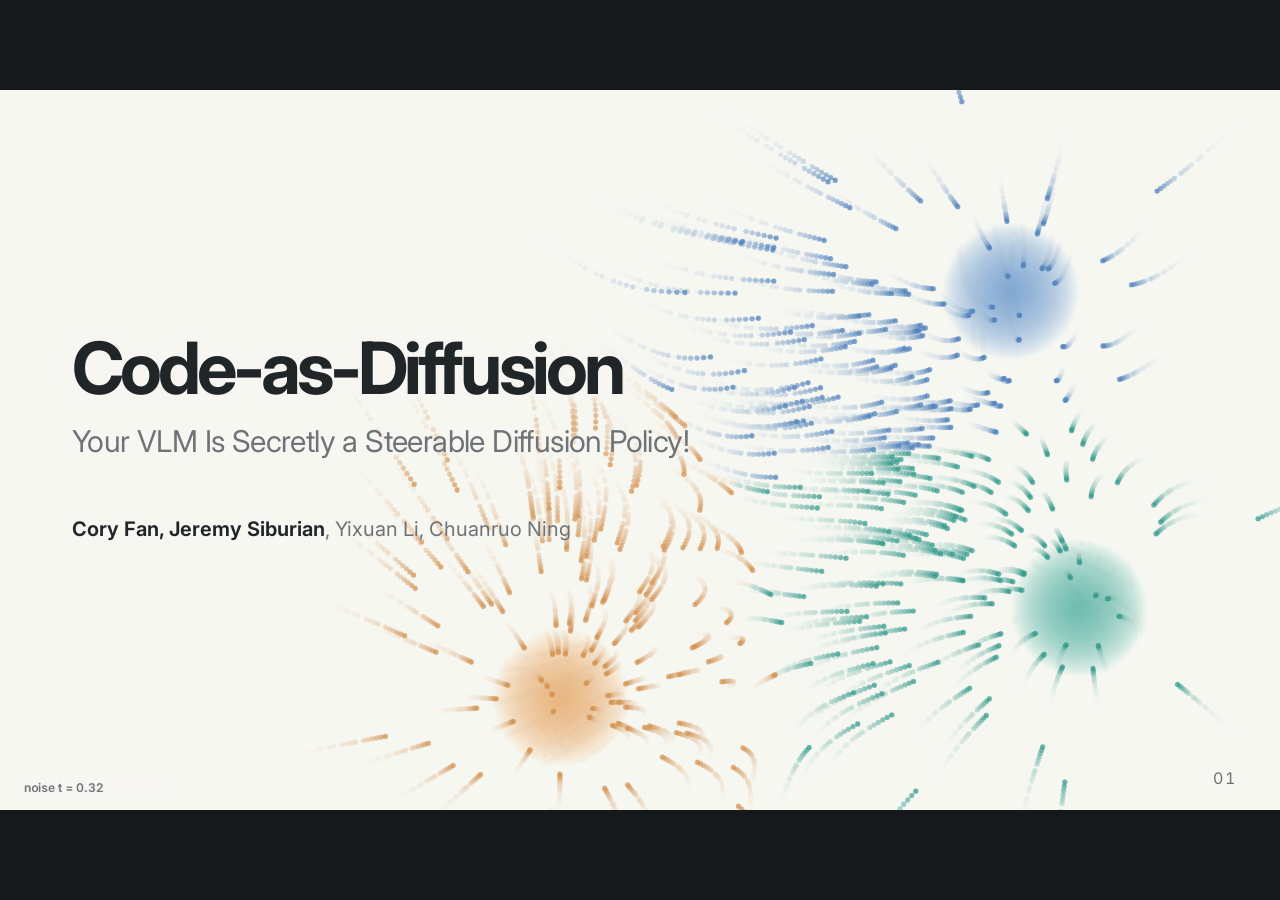
==== commit 480f0fe4: "Update Code-as-Diffusion deck: four-path videos, limitations slide, new quant chart Merge local deck" ====
--- a/talks/code-as-diffusion/index.html
+++ b/talks/code-as-diffusion/index.html
@@ -931,7 +931,7 @@
   <div class="sec">05 · Results</div>
   <h2>Quantitative Results</h2>
   <div class="body">
-    <figure class="chart quant"><img src="img/s23_quant_results_original.png" alt="Success rate on the Square task: base 55%, specialist 40%, PPS 67.5%. Weight task: base 85%, specialist 60%, PPS 72.5%."></figure>
+    <figure class="chart quant"><img src="img/s23_quant_results_coefficient_03.png" alt="Success rate on the Square task: base 55%, specialist 40%, PPS with coefficient 0.3 achieved 82.5% (33 of 40). Weight task: base 85%, specialist 60%, PPS with coefficient 0.3 achieved 80% (32 of 40)."></figure>
   </div>
   <div class="foot warn">⚠ Note: Results are preliminary, and evaluations are still ongoing for some of the listed tasks.</div>
   <div class="slide-number"></div>
@@ -944,21 +944,12 @@
   <h2>Rollout Visualization (Success)</h2>
   <p class="sub">Weight Task</p>
   <div class="body">
-    <div class="vrow one pano w2"><figure class="vf"><video src="vid/s21_weight_success.mp4" poster="img/s21_weight_success_poster.jpg" muted loop playsinline preload="none" controls aria-label="Weight task success"></video><figcaption>Success example 1</figcaption></figure></div>
-    <div class="vrow one pano w2"><figure class="vf"><div class="slotbox"><video src="vid/s21_weight_success_2.mp4" muted loop playsinline preload="none" aria-label="Weight task success, examples 2 and 3"></video><span class="slot-label">Video coming soon</span></div><figcaption>Success examples 2 and 3</figcaption></figure></div>
-  </div>
-  <div class="foot warn">⚠ Note: Results are preliminary, and evaluations are still ongoing for some of the listed tasks.</div>
-  <div class="slide-number"></div>
-
-</section>
-
-<!-- 22 -->
-<section class="slide" id="s-weight-fail">
-  <div class="sec">05 · Results</div>
-  <h2>Rollout Visualization (Failure)</h2>
-  <p class="sub">Weight Task</p>
-  <div class="body">
-    <div class="vrow one pano"><figure class="vf"><video src="vid/s22_weight_failure.mp4" poster="img/s22_weight_failure_poster.jpg" muted loop playsinline preload="none" controls aria-label="Weight task failure"></video><figcaption>Failure example</figcaption></figure></div>
+    <div class="vrow wide" style="grid-template-columns:1fr 1fr;margin-top:12px">
+      <figure class="vf"><video src="vid/weight_four_paths_seed05.mp4" poster="img/weight_four_paths_seed05_poster.jpg" muted loop playsinline preload="none" controls aria-label="Weight task four-path visualization, seed 5"></video><figcaption><b>Seed 5</b></figcaption></figure>
+      <figure class="vf"><video src="vid/weight_four_paths_seed06.mp4" poster="img/weight_four_paths_seed06_poster.jpg" muted loop playsinline preload="none" controls aria-label="Weight task four-path visualization, seed 6"></video><figcaption><b>Seed 6</b></figcaption></figure>
+      <figure class="vf"><video src="vid/weight_four_paths_seed10.mp4" poster="img/weight_four_paths_seed10_poster.jpg" muted loop playsinline preload="none" controls aria-label="Weight task four-path visualization, seed 10"></video><figcaption><b>Seed 10</b></figcaption></figure>
+      <div class="legendcard"><b>Lines in each frame</b><span><i style="background:#c46bd6"></i>Code-as-Diffusion</span><span><i style="background:#f08a3c"></i>Reference</span><span><i style="background:#4f8fd8"></i>Task</span><span><i style="background:#3fae5a"></i>PPS (executed)</span><span class="ln">Four-path policy visualization · PPS weight 0.5</span></div>
+    </div>
   </div>
   <div class="foot warn">⚠ Note: Results are preliminary, and evaluations are still ongoing for some of the listed tasks.</div>
   <div class="slide-number"></div>
@@ -972,28 +963,10 @@
   <p class="sub">Square Task</p>
   <div class="body">
     <div class="vrow wide" style="grid-template-columns:1fr 1fr;margin-top:12px">
-      <figure class="vf"><video src="vid/s23_square_success_seed20.mp4" poster="img/image18.jpg" muted loop playsinline preload="none" controls aria-label="Square success, seed 20"></video><figcaption><b>Seed 20</b></figcaption></figure>
-      <figure class="vf"><div class="slotbox"><video src="vid/s23_square_success_seed24.mp4" poster="img/image19.jpg" muted loop playsinline preload="none" aria-label="Square success, seed 24"></video><span class="slot-label">Video coming soon</span></div><figcaption><b>Seed 24</b></figcaption></figure>
-      <figure class="vf"><div class="slotbox"><video src="vid/s23_square_success_seed21.mp4" poster="img/image12.jpg" muted loop playsinline preload="none" aria-label="Square success, seed 21"></video><span class="slot-label">Video coming soon</span></div><figcaption><b>Seed 21</b></figcaption></figure>
-      <div class="legendcard"><b>Lines in each frame</b><span><i style="background:#c46bd6"></i>Code-as-Diffusion</span><span><i style="background:#f08a3c"></i>Reference</span><span><i style="background:#4f8fd8"></i>Task</span><span><i style="background:#3fae5a"></i>PPS (executed)</span><span class="ln">Same observation and noise · PPS weight 0.5</span></div>
-    </div>
-  </div>
-  <div class="foot warn">⚠ Note: Results are preliminary, and evaluations are still ongoing for some of the listed tasks.</div>
-  <div class="slide-number"></div>
-
-</section>
-
-<!-- 24 -->
-<section class="slide" id="s-square-fail">
-  <div class="sec">05 · Results</div>
-  <h2>Rollout Visualization (Failure)</h2>
-  <p class="sub">Square Task</p>
-  <div class="body">
-    <div class="vrow wide" style="grid-template-columns:1fr 1fr;margin-top:12px">
-      <figure class="vf"><video src="vid/s24_square_failure_seed16.mp4" poster="img/image16.jpg" muted loop playsinline preload="none" controls aria-label="Square failure, seed 16"></video><figcaption><b>Seed 16</b></figcaption></figure>
-      <figure class="vf"><div class="slotbox"><video src="vid/s24_square_failure_seed8.mp4" poster="img/image33.jpg" muted loop playsinline preload="none" aria-label="Square failure, seed 8"></video><span class="slot-label">Video coming soon</span></div><figcaption><b>Seed 8</b></figcaption></figure>
-      <figure class="vf"><div class="slotbox"><video src="vid/s24_square_failure_seed9.mp4" poster="img/image25.jpg" muted loop playsinline preload="none" aria-label="Square failure, seed 9"></video><span class="slot-label">Video coming soon</span></div><figcaption><b>Seed 9</b></figcaption></figure>
-      <div class="legendcard"><b>Lines in each frame</b><span><i style="background:#c46bd6"></i>Code-as-Diffusion</span><span><i style="background:#f08a3c"></i>Reference</span><span><i style="background:#4f8fd8"></i>Task</span><span><i style="background:#3fae5a"></i>PPS (executed)</span><span class="ln">Same observation and noise · PPS weight 0.5</span></div>
+      <figure class="vf"><video src="vid/square_four_paths_seed20.mp4" poster="img/square_four_paths_seed20_poster.jpg" muted loop playsinline preload="none" controls aria-label="Square task four-path visualization, seed 20"></video><figcaption><b>Seed 20</b></figcaption></figure>
+      <figure class="vf"><video src="vid/square_four_paths_seed24.mp4" poster="img/square_four_paths_seed24_poster.jpg" muted loop playsinline preload="none" controls aria-label="Square task four-path visualization, seed 24"></video><figcaption><b>Seed 24</b></figcaption></figure>
+      <figure class="vf"><video src="vid/square_four_paths_seed21.mp4" poster="img/square_four_paths_seed21_poster.jpg" muted loop playsinline preload="none" controls aria-label="Square task four-path visualization, seed 21"></video><figcaption><b>Seed 21</b></figcaption></figure>
+      <div class="legendcard"><b>Lines in each frame</b><span><i style="background:#c46bd6"></i>Code-as-Diffusion</span><span><i style="background:#f08a3c"></i>Reference</span><span><i style="background:#4f8fd8"></i>Task</span><span><i style="background:#3fae5a"></i>PPS (executed)</span><span class="ln">Four-path policy visualization · PPS weight 0.5</span></div>
     </div>
   </div>
   <div class="foot warn">⚠ Note: Results are preliminary, and evaluations are still ongoing for some of the listed tasks.</div>
@@ -1126,6 +1099,25 @@
 
 </section>
 </template>
+
+<section class="slide" id="s-limitations">
+  <div class="sec">05 · Results</div>
+  <h2>Current Limitations</h2>
+  <div class="body">
+    <div class="vrow wide" style="grid-template-columns:1fr 1fr;margin-top:18px">
+      <figure class="vf"><video src="vid/capsule_four_paths_seed09.mp4" poster="img/capsule_four_paths_seed09_poster.jpg" muted loop playsinline preload="none" controls aria-label="Capsule insertion four-path visualization, seed 9"></video></figure>
+      <figure class="vf"><video src="vid/capsule_four_paths_seed15.mp4" poster="img/capsule_four_paths_seed15_poster.jpg" muted loop playsinline preload="none" controls aria-label="Capsule insertion four-path visualization, seed 15"></video></figure>
+      <figure class="vf"><video src="vid/capsule_four_paths_seed17.mp4" poster="img/capsule_four_paths_seed17_poster.jpg" muted loop playsinline preload="none" controls aria-label="Capsule insertion four-path visualization, seed 17"></video></figure>
+      <div class="legendcard" style="display:flex;align-items:center;padding:28px 34px">
+        <ul style="margin:0;padding-left:24px;color:#20272b;font-size:22px;font-weight:650;line-height:1.45">
+          <li>Struggles with articulations.</li>
+          <li style="margin-top:18px">Occlusions still need to be addressed.</li>
+        </ul>
+      </div>
+    </div>
+  </div>
+  <div class="slide-number"></div>
+</section>
 
 <section class="slide" id="s-benefits-done">
   <div class="sec">05 · Results</div>
